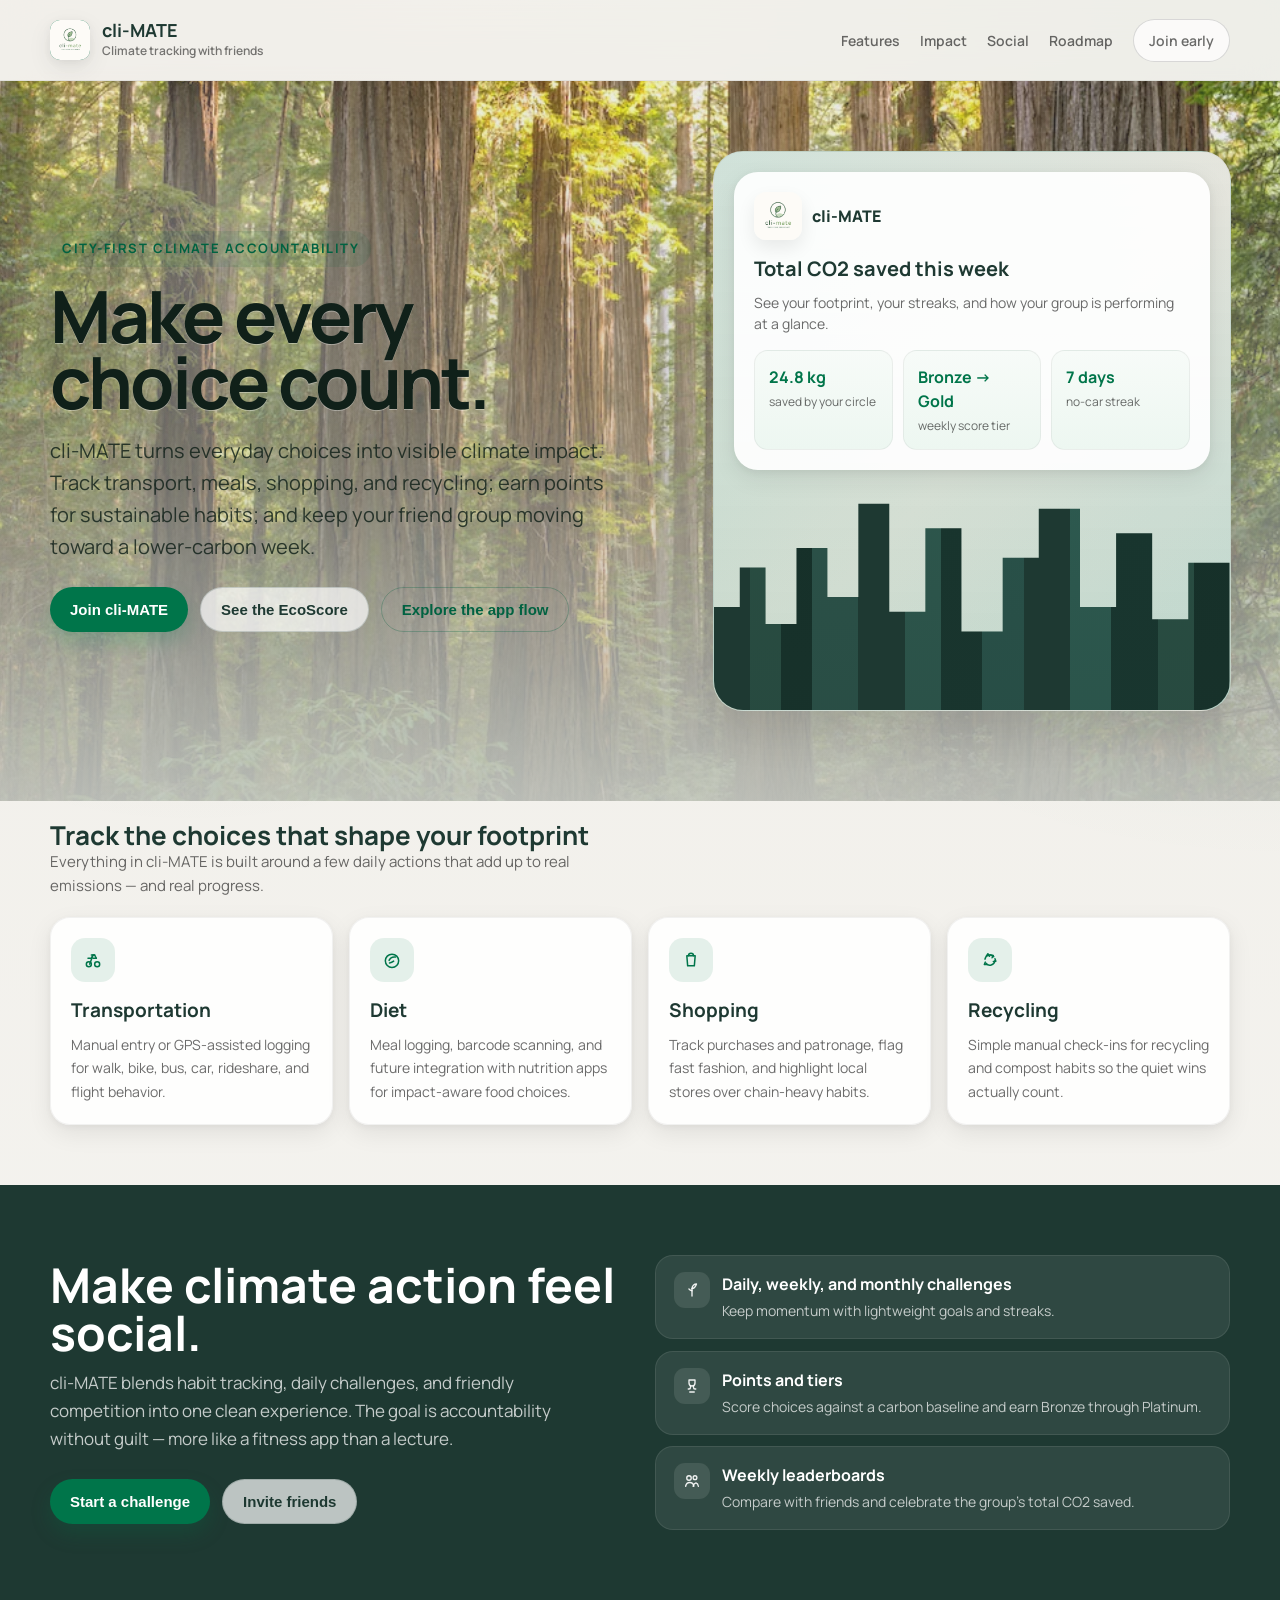
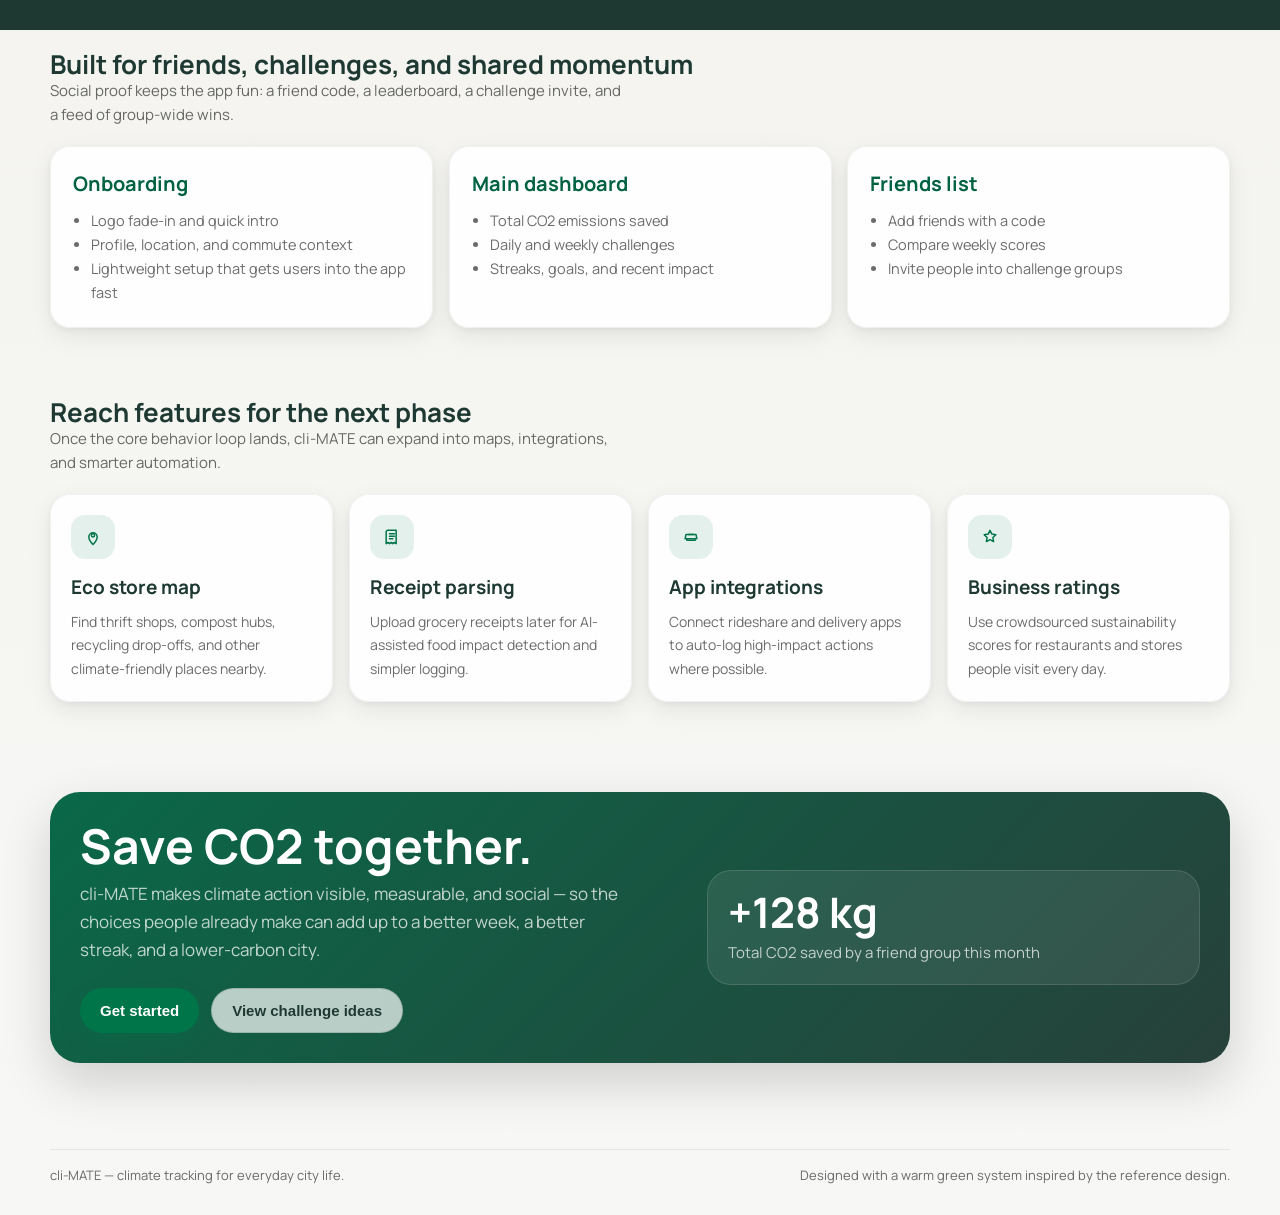
==== landing/index.html @ 8683e1d0 "Landing page MVP" ====
<!doctype html>
<html lang="en">
  <head>
    <meta charset="UTF-8" />
    <meta name="viewport" content="width=device-width, initial-scale=1.0" />
    <title>cli-MATE — Compare your climate impact with friends</title>
    <link rel="preconnect" href="https://fonts.googleapis.com" />
    <link rel="preconnect" href="https://fonts.gstatic.com" crossorigin />
    <link href="https://fonts.googleapis.com/css2?family=Manrope:wght@400;500;600;700;800&display=swap" rel="stylesheet" />
    <style>
      :root {
        --starbucks-green: #006241;
        --green-accent: #00754a;
        --house-green: #1e3932;
        --green-light: #d4e9e2;
        --cream: #f2f0eb;
        --ceramic: #edebe9;
        --white: #ffffff;
        --text: rgba(0, 0, 0, 0.87);
        --text-soft: rgba(0, 0, 0, 0.58);
        --shadow: 0 8px 24px rgba(0, 0, 0, 0.08), 0 2px 8px rgba(0, 0, 0, 0.05);
        --radius-card: 20px;
        --radius-pill: 999px;
        --max-width: 1180px;
      }

      * {
        box-sizing: border-box;
      }

      html {
        font-size: 62.5%;
      }

      body {
        margin: 0;
        font-family: "Manrope", Inter, "Helvetica Neue", Helvetica, Arial, sans-serif;
        color: var(--text);
        background:
          radial-gradient(circle at top right, rgba(0, 117, 74, 0.12), transparent 28%),
          radial-gradient(circle at 15% 10%, rgba(30, 57, 50, 0.08), transparent 20%),
          linear-gradient(180deg, #f7f5f0 0%, var(--cream) 22%, #f7f8f6 100%);
        letter-spacing: 0;
        line-height: 1.5;
      }

        .reveal {
          opacity: 0;
          transform: translateY(2.4rem);
          transition:
            opacity 0.7s ease,
            transform 0.7s cubic-bezier(0.22, 1, 0.36, 1);
          will-change: opacity, transform;
        }

        .reveal.is-visible {
          opacity: 1;
          transform: translateY(0);
        }

      a {
        color: inherit;
        text-decoration: none;
      }

      .page {
        min-height: 100vh;
      }

      .topbar {
        position: sticky;
        top: 0;
        z-index: 20;
        backdrop-filter: blur(18px);
        background: rgba(242, 240, 235, 0.82);
        border-bottom: 1px solid rgba(0, 0, 0, 0.06);
      }

      .topbar-inner,
      .section,
      .footer-inner {
        width: min(var(--max-width), calc(100% - 3.2rem));
        margin: 0 auto;
      }

      .topbar-inner {
        min-height: 8rem;
        display: flex;
        align-items: center;
        justify-content: space-between;
        gap: 2rem;
      }

      .brand {
        display: flex;
        align-items: center;
        gap: 1.2rem;
        font-weight: 700;
        color: var(--house-green);
      }

      .brand-mark {
        width: 4rem;
        height: 4rem;
        border-radius: 1rem;
        display: grid;
        place-items: center;
        background: linear-gradient(135deg, var(--green-accent), var(--starbucks-green));
        color: var(--white);
        box-shadow: var(--shadow);
        overflow: hidden;
      }

      .brand-mark img {
        width: 100%;
        height: 100%;
        object-fit: cover;
        display: block;
      }

      .nav {
        display: flex;
        flex-wrap: wrap;
        align-items: center;
        gap: 2rem;
        color: var(--text-soft);
        font-size: 1.4rem;
        font-weight: 600;
      }

      .nav .pill {
        padding: 1rem 1.5rem;
        border-radius: var(--radius-pill);
        border: 1px solid rgba(0, 0, 0, 0.14);
        background: rgba(255, 255, 255, 0.75);
      }

      .hero {
        position: relative;
        padding: 5rem 0 4rem;
        overflow: hidden;
        isolation: isolate;
      }

      .hero::before {
        content: "";
        position: absolute;
        inset: 0;
        background:
          linear-gradient(180deg, rgba(242, 240, 235, 0.08) 0%, rgba(242, 240, 235, 0.42) 48%, rgba(242, 240, 235, 0.9) 100%),
          url("elements/treesback.png") center center / cover no-repeat;
        transform: scale(1.03);
        z-index: -2;
      }

      .hero::after {
        content: "";
        position: absolute;
        inset: 0;
        background:
          radial-gradient(circle at 18% 20%, rgba(255, 255, 255, 0.26), transparent 22%),
          linear-gradient(180deg, rgba(30, 57, 50, 0.08) 0%, rgba(30, 57, 50, 0.18) 100%);
        z-index: -1;
      }

      .hero-grid {
        display: grid;
        grid-template-columns: 1.1fr 0.9fr;
        gap: 3rem;
        align-items: center;
      }

      .eyebrow {
        display: inline-flex;
        align-items: center;
        gap: 0.8rem;
        padding: 0.8rem 1.2rem;
        border-radius: var(--radius-pill);
        background: rgba(0, 98, 65, 0.1);
        color: var(--starbucks-green);
        font-size: 1.3rem;
        font-weight: 700;
        text-transform: uppercase;
        letter-spacing: 0.12em;
      }

      h1 {
        margin: 1.6rem 0 1.6rem;
        font-size: clamp(4rem, 6vw, 7.2rem);
        line-height: 0.92;
        letter-spacing: -0.04em;
        color: #102019;
        text-shadow: 0 1px 0 rgba(255, 255, 255, 0.35);
        max-width: 11ch;
      }

      .lead {
        font-size: clamp(1.7rem, 1.7vw, 2rem);
        line-height: 1.6;
        letter-spacing: 0;
        color: rgba(16, 32, 25, 0.82);
        max-width: 58rem;
      }

      .cta-row {
        display: flex;
        flex-wrap: wrap;
        gap: 1.2rem;
        margin-top: 2.4rem;
      }

      .button {
        appearance: none;
        border: none;
        border-radius: var(--radius-pill);
        padding: 1.3rem 2rem;
        font-size: 1.5rem;
        font-weight: 700;
        cursor: pointer;
        transition: transform 0.2s ease, box-shadow 0.2s ease, background 0.2s ease;
      }

      .button:active {
        transform: scale(0.96);
      }

      .button.primary {
        background: var(--green-accent);
        color: var(--white);
        box-shadow: 0 10px 20px rgba(0, 117, 74, 0.22);
      }

      .button.secondary {
        background: rgba(255, 255, 255, 0.7);
        color: var(--house-green);
        border: 1px solid rgba(30, 57, 50, 0.18);
      }

      .button.ghost {
        background: transparent;
        color: var(--starbucks-green);
        border: 1px solid rgba(0, 98, 65, 0.28);
      }

      .stats-grid {
        display: grid;
        grid-template-columns: repeat(2, minmax(0, 1fr));
        gap: 1.6rem;
      }

      .stat-card,
      .feature-card,
      .section-card {
        background: rgba(255, 255, 255, 0.88);
        border: 1px solid rgba(0, 0, 0, 0.05);
        border-radius: var(--radius-card);
        box-shadow: var(--shadow);
      }

      .stat-card {
        padding: 2rem;
        min-height: 14rem;
      }

      .stat-card strong {
        display: block;
        font-size: 3.6rem;
        line-height: 1;
        color: var(--starbucks-green);
      }

      .stat-card span {
        display: block;
        margin-top: 0.8rem;
        font-size: 1.4rem;
        color: var(--text-soft);
        line-height: 1.5;
      }

      .preview {
        position: relative;
        min-height: 56rem;
        border-radius: 3rem;
        overflow: hidden;
        background:
          linear-gradient(180deg, rgba(30, 57, 50, 0.08), rgba(0, 98, 65, 0.18)),
          linear-gradient(135deg, #dff0e7 0%, #f7f4ec 52%, #e4f0ea 100%);
        border: 1px solid rgba(0, 0, 0, 0.04);
        box-shadow: 0 24px 40px rgba(0, 0, 0, 0.08);
      }

      .city {
        position: absolute;
        inset: auto 0 0 0;
        height: 44%;
        background:
          linear-gradient(180deg, rgba(30, 57, 50, 0) 0%, rgba(30, 57, 50, 0.02) 20%, rgba(30, 57, 50, 0.14) 100%),
          linear-gradient(90deg, #1e3932 0 7%, #294d42 7% 13%, #163029 13% 19%, #2b5148 19% 28%, #1e3932 28% 37%, #2d564c 37% 44%, #18342d 44% 52%, #295149 52% 60%, #1e3932 60% 69%, #2d594f 69% 77%, #18352e 77% 86%, #294d42 86% 93%, #163029 93% 100%);
        clip-path: polygon(0 100%, 0 58%, 5% 58%, 5% 42%, 10% 42%, 10% 65%, 16% 65%, 16% 34%, 22% 34%, 22% 54%, 28% 54%, 28% 16%, 34% 16%, 34% 60%, 41% 60%, 41% 26%, 48% 26%, 48% 68%, 56% 68%, 56% 38%, 63% 38%, 63% 18%, 71% 18%, 71% 58%, 78% 58%, 78% 28%, 85% 28%, 85% 63%, 92% 63%, 92% 40%, 100% 40%, 100% 100%);
      }

      .floating-card {
        position: absolute;
        left: 2rem;
        right: 2rem;
        top: 2rem;
        border-radius: 2.4rem;
        padding: 2rem;
        background: rgba(255, 255, 255, 0.92);
        box-shadow: var(--shadow);
      }

      .preview-brand {
        display: flex;
        align-items: center;
        gap: 1rem;
        margin-bottom: 1.4rem;
      }

      .preview-brand img {
        width: 4.8rem;
        height: 4.8rem;
        border-radius: 1.2rem;
        object-fit: cover;
        box-shadow: 0 8px 18px rgba(0, 0, 0, 0.08);
      }

      .preview-brand span {
        font-size: 1.6rem;
        font-weight: 800;
        color: var(--house-green);
      }

      .floating-card h2 {
        margin: 0;
        font-size: 2rem;
        color: var(--house-green);
      }

      .floating-card p {
        margin: 0.8rem 0 0;
        font-size: 1.4rem;
        line-height: 1.5;
        color: var(--text-soft);
      }

      .mini-grid {
        display: grid;
        grid-template-columns: repeat(3, minmax(0, 1fr));
        gap: 1rem;
        margin-top: 1.6rem;
      }

      .mini {
        background: linear-gradient(180deg, #f7fbf8, #edf7f1);
        border: 1px solid rgba(0, 0, 0, 0.05);
        border-radius: 1.4rem;
        padding: 1.4rem;
      }

      .mini b {
        display: block;
        font-size: 1.6rem;
        color: var(--green-accent);
      }

      .mini span {
        display: block;
        margin-top: 0.4rem;
        font-size: 1.2rem;
        color: var(--text-soft);
      }

      .section {
        padding: 2rem 0 5rem;
      }

      .section-header {
        display: flex;
        flex-wrap: wrap;
        align-items: end;
        justify-content: space-between;
        gap: 1.2rem;
        margin-bottom: 1.8rem;
      }

      .section-header h3 {
        margin: 0;
        font-size: 2.6rem;
        line-height: 1.1;
        color: var(--house-green);
      }

      .section-header p {
        margin: 0;
        max-width: 58rem;
        font-size: 1.5rem;
        line-height: 1.65;
        letter-spacing: 0;
        color: var(--text-soft);
      }

      .feature-grid {
        display: grid;
        grid-template-columns: repeat(4, minmax(0, 1fr));
        gap: 1.6rem;
      }

      .feature-card {
        padding: 2rem;
      }

      .feature-icon {
        width: 4.4rem;
        height: 4.4rem;
        border-radius: 1.4rem;
        display: grid;
        place-items: center;
        background: rgba(0, 117, 74, 0.1);
        color: var(--green-accent);
        flex-shrink: 0;
      }

      .feature-icon svg,
      .mini-icon svg {
        width: 2rem;
        height: 2rem;
        fill: none;
        stroke: currentColor;
        stroke-width: 1.8;
        stroke-linecap: round;
        stroke-linejoin: round;
      }

      .mini-icon {
        width: 3.6rem;
        height: 3.6rem;
        border-radius: 1.1rem;
        display: grid;
        place-items: center;
        background: rgba(255, 255, 255, 0.1);
        color: rgba(255, 255, 255, 0.92);
        flex-shrink: 0;
      }

      .mini-icon svg {
        width: 1.8rem;
        height: 1.8rem;
      }

      .feature-card h4 {
        margin: 1.4rem 0 0.8rem;
        font-size: 1.9rem;
        color: var(--house-green);
      }

      .feature-card p {
        margin: 0;
        font-size: 1.4rem;
        line-height: 1.7;
        letter-spacing: 0;
        color: var(--text-soft);
      }

      .band {
        margin-top: 1rem;
        background: var(--house-green);
        color: var(--white);
        padding: 5rem 0;
      }

      .band-grid {
        display: grid;
        grid-template-columns: 1fr 1fr;
        gap: 3rem;
        align-items: center;
      }

      .band h3 {
        margin: 0 0 1.2rem;
        font-size: clamp(3rem, 4vw, 4.8rem);
        line-height: 1;
      }

      .band p {
        margin: 0;
        font-size: 1.7rem;
        line-height: 1.65;
        letter-spacing: 0;
        color: rgba(255, 255, 255, 0.74);
        max-width: 54rem;
      }

      .band-list {
        display: grid;
        gap: 1.2rem;
      }

      .band-item {
        display: flex;
        align-items: flex-start;
        gap: 1.2rem;
        padding: 1.6rem 1.8rem;
        border-radius: 1.8rem;
        background: rgba(255, 255, 255, 0.08);
        border: 1px solid rgba(255, 255, 255, 0.09);
      }

      .band-item strong {
        display: block;
        font-size: 1.6rem;
      }

      .band-item span {
        display: block;
        margin-top: 0.4rem;
        font-size: 1.4rem;
        line-height: 1.55;
        letter-spacing: 0;
        color: rgba(255, 255, 255, 0.72);
      }

      .roadmap {
        display: grid;
        grid-template-columns: repeat(3, minmax(0, 1fr));
        gap: 1.6rem;
      }

      .section-card {
        padding: 2.2rem;
      }

      .section-card h4 {
        margin: 0 0 1rem;
        font-size: 2rem;
        color: var(--starbucks-green);
      }

      .section-card ul {
        margin: 0;
        padding-left: 1.8rem;
        color: var(--text-soft);
        font-size: 1.45rem;
        line-height: 1.65;
        letter-spacing: 0;
      }

      .closing {
        padding: 4rem 0 7rem;
      }

      .closing-card {
        border-radius: 3rem;
        padding: 3rem;
        background: linear-gradient(135deg, rgba(0, 98, 65, 0.96), rgba(30, 57, 50, 0.96));
        color: var(--white);
        box-shadow: 0 20px 50px rgba(0, 0, 0, 0.16);
        display: grid;
        grid-template-columns: 1.1fr 0.9fr;
        gap: 2.4rem;
        align-items: center;
      }

      .closing-card h3 {
        margin: 0 0 1rem;
        font-size: clamp(3rem, 4vw, 4.8rem);
        line-height: 1;
      }

      .closing-card p {
        margin: 0;
        color: rgba(255, 255, 255, 0.74);
        font-size: 1.7rem;
        line-height: 1.65;
        letter-spacing: 0;
        max-width: 56rem;
      }

      .impact-box {
        background: rgba(255, 255, 255, 0.08);
        border: 1px solid rgba(255, 255, 255, 0.12);
        border-radius: 2.4rem;
        padding: 2rem;
      }

      .impact-box strong {
        display: block;
        font-size: 4.2rem;
        line-height: 1;
      }

      .impact-box span {
        display: block;
        margin-top: 0.8rem;
        color: rgba(255, 255, 255, 0.72);
        font-size: 1.5rem;
        line-height: 1.55;
        letter-spacing: 0;
      }

      .footer {
        padding: 1.6rem 0 3rem;
        color: var(--text-soft);
        font-size: 1.3rem;
      }

      .footer-inner {
        border-top: 1px solid rgba(0, 0, 0, 0.07);
        padding-top: 1.6rem;
        display: flex;
        flex-wrap: wrap;
        justify-content: space-between;
        gap: 1.2rem;
      }

      @media (max-width: 980px) {
        .hero-grid,
        .band-grid,
        .closing-card {
          grid-template-columns: 1fr;
        }

        .feature-grid,
        .roadmap {
          grid-template-columns: repeat(2, minmax(0, 1fr));
        }

        .stats-grid {
          grid-template-columns: 1fr 1fr;
        }
      }

      @media (max-width: 680px) {
        .topbar-inner,
        .section,
        .footer-inner {
          width: min(var(--max-width), calc(100% - 2rem));
        }

        .topbar-inner {
          min-height: 7rem;
        }

        .nav {
          display: none;
        }

        .hero {
          padding-top: 3.2rem;
        }

        .hero::before {
          background-position: center top;
          transform: none;
        }

        .feature-grid,
        .roadmap,
        .stats-grid {
          grid-template-columns: 1fr;
        }

        .preview {
          min-height: 48rem;
        }

        .mini-grid {
          grid-template-columns: 1fr;
        }

        .closing-card {
          padding: 2.2rem;
        }
      }

      @media (prefers-reduced-motion: reduce) {
        *,
        *::before,
        *::after {
          scroll-behavior: auto !important;
          animation-duration: 0.01ms !important;
          animation-iteration-count: 1 !important;
          transition-duration: 0.01ms !important;
        }

        .reveal {
          opacity: 1;
          transform: none;
        }
      }
    </style>
  </head>
  <body>
    <div class="page">
      <header class="topbar">
        <div class="topbar-inner">
          <a class="brand" href="#top">
            <div class="brand-mark"><img src="elements/CliMateLogo.png" alt="cli-MATE logo" /></div>
            <div>
              <div style="font-size: 1.8rem; line-height: 1;">cli-MATE</div>
              <div style="font-size: 1.2rem; color: rgba(0, 0, 0, 0.52); font-weight: 600; margin-top: 0.3rem;">Climate tracking with friends</div>
            </div>
          </a>
          <nav class="nav" aria-label="Primary">
            <a href="#features">Features</a>
            <a href="#impact">Impact</a>
            <a href="#social">Social</a>
            <a href="#roadmap">Roadmap</a>
            <a class="pill" href="#join">Join early</a>
          </nav>
        </div>
      </header>

      <main id="top">
        <section class="hero reveal" data-reveal>
          <div class="section hero-grid">
            <div class="reveal" data-reveal>
              <div class="eyebrow">City-first climate accountability</div>
              <h1>Make every choice count.</h1>
              <p class="lead">
                cli-MATE turns everyday choices into visible climate impact. Track transport, meals, shopping, and recycling;
                earn points for sustainable habits; and keep your friend group moving toward a lower-carbon week.
              </p>
              <div class="cta-row" id="join">
                <button class="button primary">Join cli-MATE</button>
                <button class="button secondary">See the EcoScore</button>
                <button class="button ghost">Explore the app flow</button>
              </div>
            </div>

            <div class="preview reveal" data-reveal aria-label="App preview panel">
              <div class="floating-card">
                <div class="preview-brand">
                  <img src="elements/CliMateLogo.png" alt="cli-MATE logo" />
                  <span>cli-MATE</span>
                </div>
                <h2>Total CO2 saved this week</h2>
                <p>See your footprint, your streaks, and how your group is performing at a glance.</p>
                <div class="mini-grid">
                  <div class="mini">
                    <b>24.8 kg</b>
                    <span>saved by your circle</span>
                  </div>
                  <div class="mini">
                    <b>Bronze → Gold</b>
                    <span>weekly score tier</span>
                  </div>
                  <div class="mini">
                    <b>7 days</b>
                    <span>no-car streak</span>
                  </div>
                </div>
              </div>
              <div class="city" aria-hidden="true"></div>
            </div>
          </div>
        </section>

        <section class="section reveal" id="impact" data-reveal>
          <div class="section-header">
            <div>
              <h3>Track the choices that shape your footprint</h3>
              <p>Everything in cli-MATE is built around a few daily actions that add up to real emissions — and real progress.</p>
            </div>
          </div>
          <div class="feature-grid">
            <article class="feature-card reveal" data-reveal>
              <div class="feature-icon" aria-hidden="true">
                <svg viewBox="0 0 24 24">
                  <path d="M4 17a3 3 0 1 0 6 0 3 3 0 0 0-6 0Z" />
                  <path d="M14 17a3 3 0 1 0 6 0 3 3 0 0 0-6 0Z" />
                  <path d="M10 6h4l2 4" />
                  <path d="M8 17 12 6h2" />
                  <path d="M12 6l-2 4H6" />
                  <path d="M16 10h-4" />
                </svg>
              </div>
              <h4>Transportation</h4>
              <p>Manual entry or GPS-assisted logging for walk, bike, bus, car, rideshare, and flight behavior.</p>
            </article>
            <article class="feature-card reveal" data-reveal>
              <div class="feature-icon" aria-hidden="true">
                <svg viewBox="0 0 24 24">
                  <path d="M12 21c4.5 0 8-3.6 8-8s-3.5-8-8-8-8 3.6-8 8 3.5 8 8 8Z" />
                  <path d="M8.5 12.5c1.2-2.8 4.3-4.4 7.5-4" />
                  <path d="M9 15.5c1.7-.1 3.5-.8 5-2.1" />
                </svg>
              </div>
              <h4>Diet</h4>
              <p>Meal logging, barcode scanning, and future integration with nutrition apps for impact-aware food choices.</p>
            </article>
            <article class="feature-card reveal" data-reveal>
              <div class="feature-icon" aria-hidden="true">
                <svg viewBox="0 0 24 24">
                  <path d="M7 7h10l-1 12H8L7 7Z" />
                  <path d="M9 7a3 3 0 0 1 6 0" />
                </svg>
              </div>
              <h4>Shopping</h4>
              <p>Track purchases and patronage, flag fast fashion, and highlight local stores over chain-heavy habits.</p>
            </article>
            <article class="feature-card reveal" data-reveal>
              <div class="feature-icon" aria-hidden="true">
                <svg viewBox="0 0 24 24">
                  <path d="m7.5 7.5 2-3 1.8 3" />
                  <path d="m13 6.5 3 .2-1.5 2.6" />
                  <path d="M6 11a6 6 0 0 1 10.5-3" />
                  <path d="M17.8 13a6 6 0 0 1-10.6 3" />
                  <path d="m6.4 14.5-1.2 2.9 3 .1" />
                  <path d="m18 10.5 1 3-3 .2" />
                </svg>
              </div>
              <h4>Recycling</h4>
              <p>Simple manual check-ins for recycling and compost habits so the quiet wins actually count.</p>
            </article>
          </div>
        </section>

        <section class="band reveal" id="features" data-reveal>
          <div class="section band-grid">
            <div class="reveal" data-reveal>
              <h3>Make climate action feel social.</h3>
              <p>
                cli-MATE blends habit tracking, daily challenges, and friendly competition into one clean experience.
                The goal is accountability without guilt — more like a fitness app than a lecture.
              </p>
              <div class="cta-row" style="margin-top: 2.6rem;">
                <button class="button primary">Start a challenge</button>
                <button class="button secondary">Invite friends</button>
              </div>
            </div>
            <div class="band-list">
              <div class="band-item reveal" data-reveal>
                <div class="mini-icon" aria-hidden="true">
                  <svg viewBox="0 0 24 24">
                    <path d="M12 20V10" />
                    <path d="M12 10c0-3.5 3-6 6-6-1 3-2.4 6-6 6Z" />
                    <path d="M12 13c-1.8 0-3.3-1-4.2-2.4" />
                  </svg>
                </div>
                <div>
                  <strong>Daily, weekly, and monthly challenges</strong>
                  <span>Keep momentum with lightweight goals and streaks.</span>
                </div>
              </div>
              <div class="band-item reveal" data-reveal>
                <div class="mini-icon" aria-hidden="true">
                  <svg viewBox="0 0 24 24">
                    <path d="M8 4h8v4a4 4 0 0 1-8 0V4Z" />
                    <path d="M10 12v2a2 2 0 0 1-2 2H7" />
                    <path d="M14 12v2a2 2 0 0 0 2 2h1" />
                    <path d="M9 20h6" />
                  </svg>
                </div>
                <div>
                  <strong>Points and tiers</strong>
                  <span>Score choices against a carbon baseline and earn Bronze through Platinum.</span>
                </div>
              </div>
              <div class="band-item reveal" data-reveal>
                <div class="mini-icon" aria-hidden="true">
                  <svg viewBox="0 0 24 24">
                    <path d="M8 11a3 3 0 1 0 0-6 3 3 0 0 0 0 6Z" />
                    <path d="M16 10a2.5 2.5 0 1 0 0-5 2.5 2.5 0 0 0 0 5Z" />
                    <path d="M3.5 19c.6-3 2.8-5 5.5-5s4.9 2 5.5 5" />
                    <path d="M13.5 19c.4-2.2 1.8-3.8 3.8-4.4 1.7.5 2.8 1.8 3.2 4.4" />
                  </svg>
                </div>
                <div>
                  <strong>Weekly leaderboards</strong>
                  <span>Compare with friends and celebrate the group’s total CO2 saved.</span>
                </div>
              </div>
            </div>
          </div>
        </section>

        <section class="section reveal" id="social" data-reveal>
          <div class="section-header">
            <div>
              <h3>Built for friends, challenges, and shared momentum</h3>
              <p>Social proof keeps the app fun: a friend code, a leaderboard, a challenge invite, and a feed of group-wide wins.</p>
            </div>
          </div>
          <div class="roadmap">
            <article class="section-card reveal" data-reveal>
              <h4>Onboarding</h4>
              <ul>
                <li>Logo fade-in and quick intro</li>
                <li>Profile, location, and commute context</li>
                <li>Lightweight setup that gets users into the app fast</li>
              </ul>
            </article>
            <article class="section-card reveal" data-reveal>
              <h4>Main dashboard</h4>
              <ul>
                <li>Total CO2 emissions saved</li>
                <li>Daily and weekly challenges</li>
                <li>Streaks, goals, and recent impact</li>
              </ul>
            </article>
            <article class="section-card reveal" data-reveal>
              <h4>Friends list</h4>
              <ul>
                <li>Add friends with a code</li>
                <li>Compare weekly scores</li>
                <li>Invite people into challenge groups</li>
              </ul>
            </article>
          </div>
        </section>

        <section class="section reveal" id="roadmap" data-reveal>
          <div class="section-header">
            <div>
              <h3>Reach features for the next phase</h3>
              <p>Once the core behavior loop lands, cli-MATE can expand into maps, integrations, and smarter automation.</p>
            </div>
          </div>
          <div class="feature-grid">
            <article class="feature-card reveal" data-reveal>
              <div class="feature-icon" aria-hidden="true">
                <svg viewBox="0 0 24 24">
                  <path d="M12 21s5-5 5-9a5 5 0 0 0-10 0c0 4 5 9 5 9Z" />
                  <path d="M12 12a2 2 0 1 0 0-4 2 2 0 0 0 0 4Z" />
                </svg>
              </div>
              <h4>Eco store map</h4>
              <p>Find thrift shops, compost hubs, recycling drop-offs, and other climate-friendly places nearby.</p>
            </article>
            <article class="feature-card reveal" data-reveal>
              <div class="feature-icon" aria-hidden="true">
                <svg viewBox="0 0 24 24">
                  <path d="M7 4h10v16l-2-1.5L13 20l-2-1.5L9 20l-2-1.5L5 20V6a2 2 0 0 1 2-2Z" />
                  <path d="M9 8h6" />
                  <path d="M9 11h6" />
                  <path d="M9 14h4" />
                </svg>
              </div>
              <h4>Receipt parsing</h4>
              <p>Upload grocery receipts later for AI-assisted food impact detection and simpler logging.</p>
            </article>
            <article class="feature-card reveal" data-reveal>
              <div class="feature-icon" aria-hidden="true">
                <svg viewBox="0 0 24 24">
                  <path d="M5 14h14l-1-5H6l-1 5Z" />
                  <path d="M7 14v2" />
                  <path d="M17 14v2" />
                  <path d="M8 16h8" />
                  <path d="M9 9h6" />
                </svg>
              </div>
              <h4>App integrations</h4>
              <p>Connect rideshare and delivery apps to auto-log high-impact actions where possible.</p>
            </article>
            <article class="feature-card reveal" data-reveal>
              <div class="feature-icon" aria-hidden="true">
                <svg viewBox="0 0 24 24">
                  <path d="m12 4 2.2 4.5L19 9.2l-3.5 3.4.8 4.9L12 15.2 7.7 17.5l.8-4.9L5 9.2l4.8-.7L12 4Z" />
                </svg>
              </div>
              <h4>Business ratings</h4>
              <p>Use crowdsourced sustainability scores for restaurants and stores people visit every day.</p>
            </article>
          </div>
        </section>

        <section class="closing reveal" data-reveal>
          <div class="section closing-card">
            <div class="reveal" data-reveal>
              <h3>Save CO2 together.</h3>
              <p>
                cli-MATE makes climate action visible, measurable, and social — so the choices people already make can add up
                to a better week, a better streak, and a lower-carbon city.
              </p>
              <div class="cta-row" style="margin-top: 2.4rem;">
                <button class="button primary">Get started</button>
                <button class="button secondary">View challenge ideas</button>
              </div>
            </div>
            <div class="impact-box reveal" data-reveal>
              <strong>+128 kg</strong>
              <span>Total CO2 saved by a friend group this month</span>
            </div>
          </div>
        </section>
      </main>

      <footer class="footer">
        <div class="footer-inner">
          <div>cli-MATE — climate tracking for everyday city life.</div>
          <div>Designed with a warm green system inspired by the reference design.</div>
        </div>
      </footer>
    </div>
    <script>
      const revealItems = document.querySelectorAll("[data-reveal]");

      if ("IntersectionObserver" in window) {
        const observer = new IntersectionObserver(
          (entries) => {
            for (const entry of entries) {
              if (entry.isIntersecting) {
                entry.target.classList.add("is-visible");
                observer.unobserve(entry.target);
              }
            }
          },
          { threshold: 0.15, rootMargin: "0px 0px -8% 0px" },
        );

        revealItems.forEach((element) => observer.observe(element));
      } else {
        revealItems.forEach((element) => element.classList.add("is-visible"));
      }
    </script>
  </body>
</html>
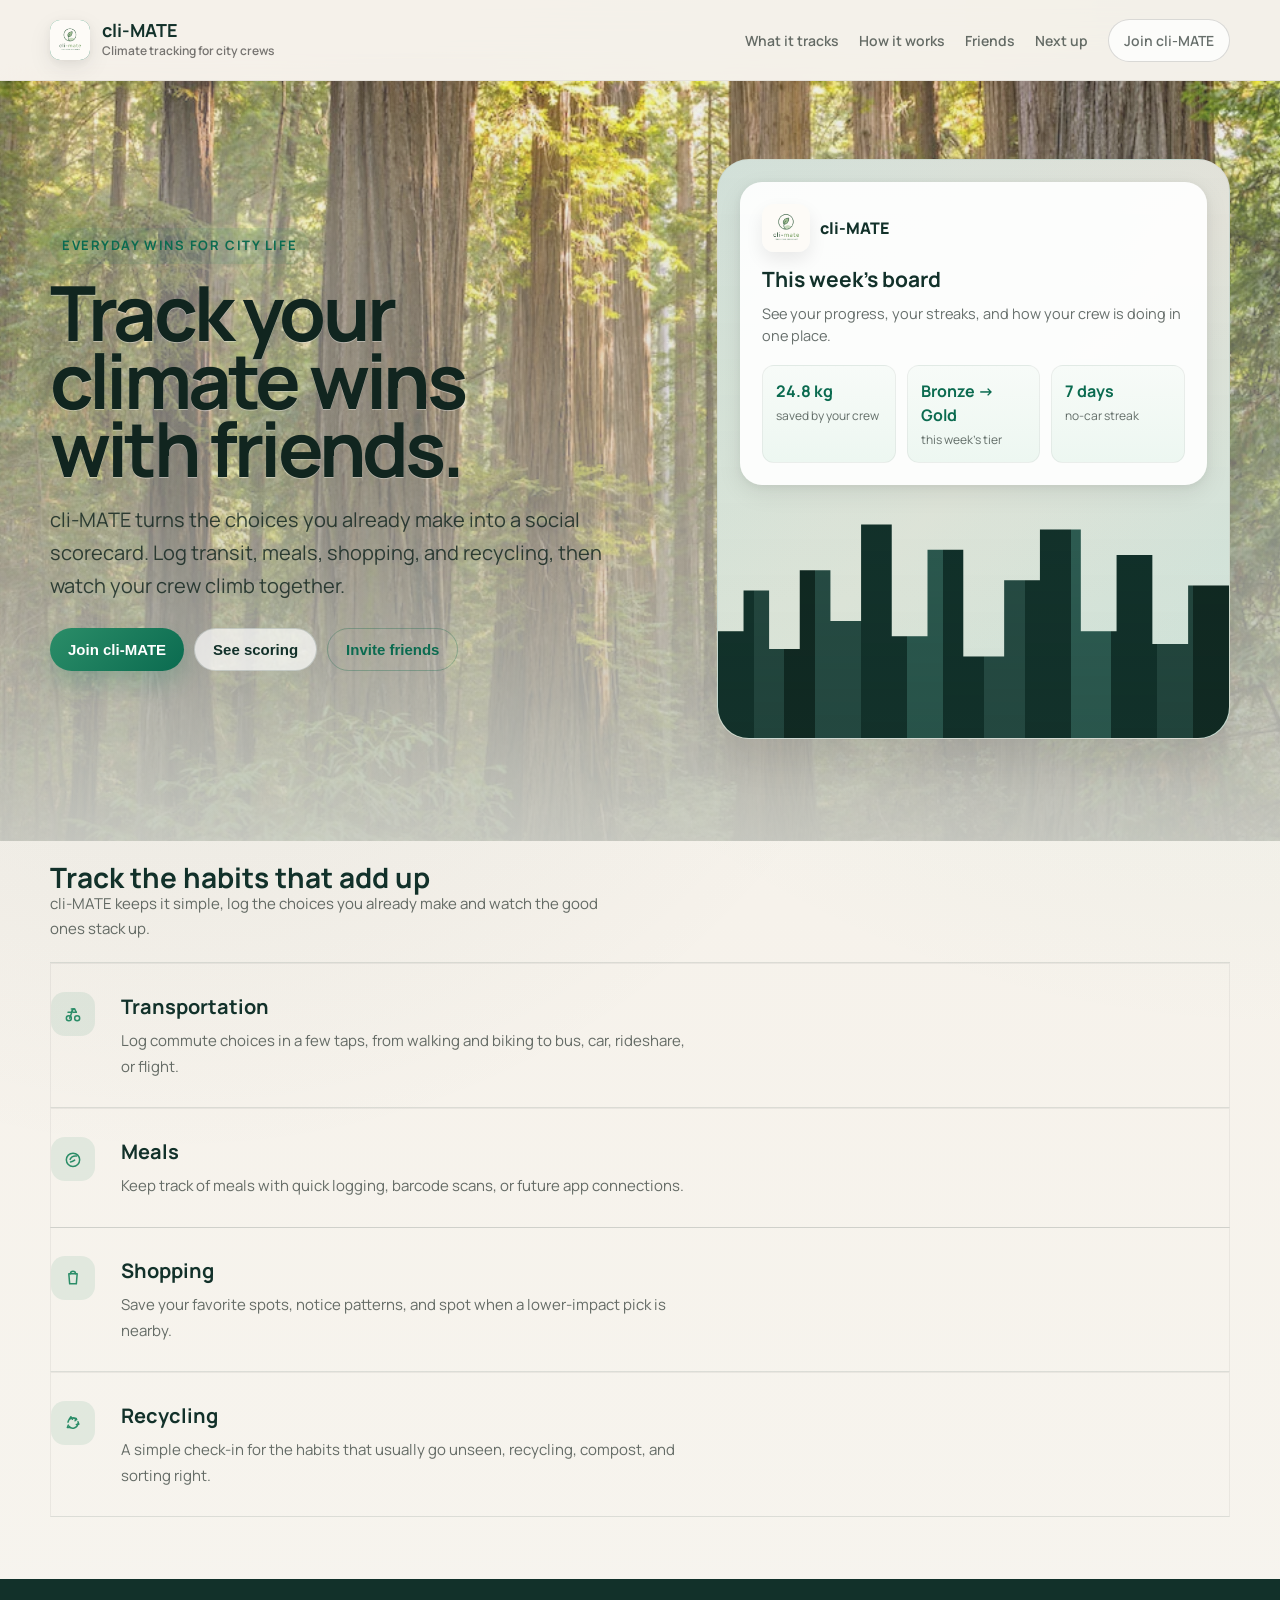
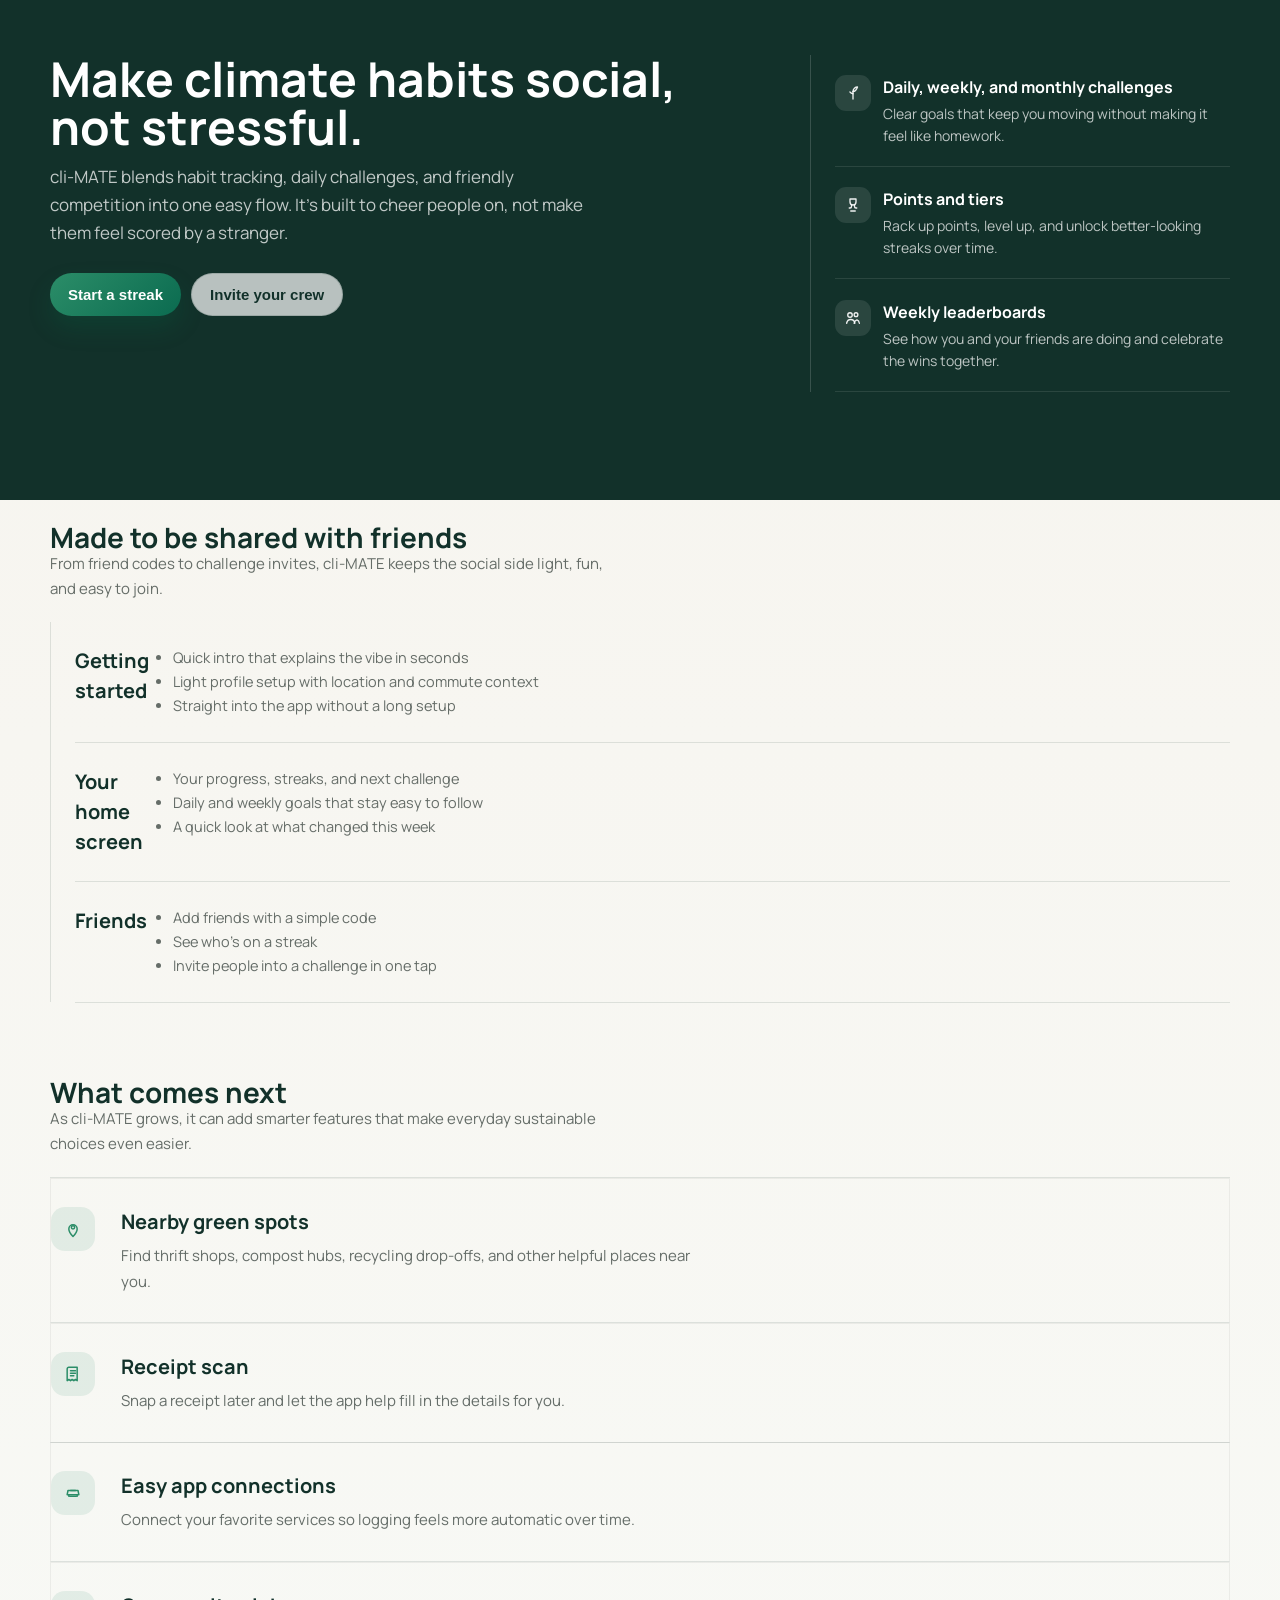
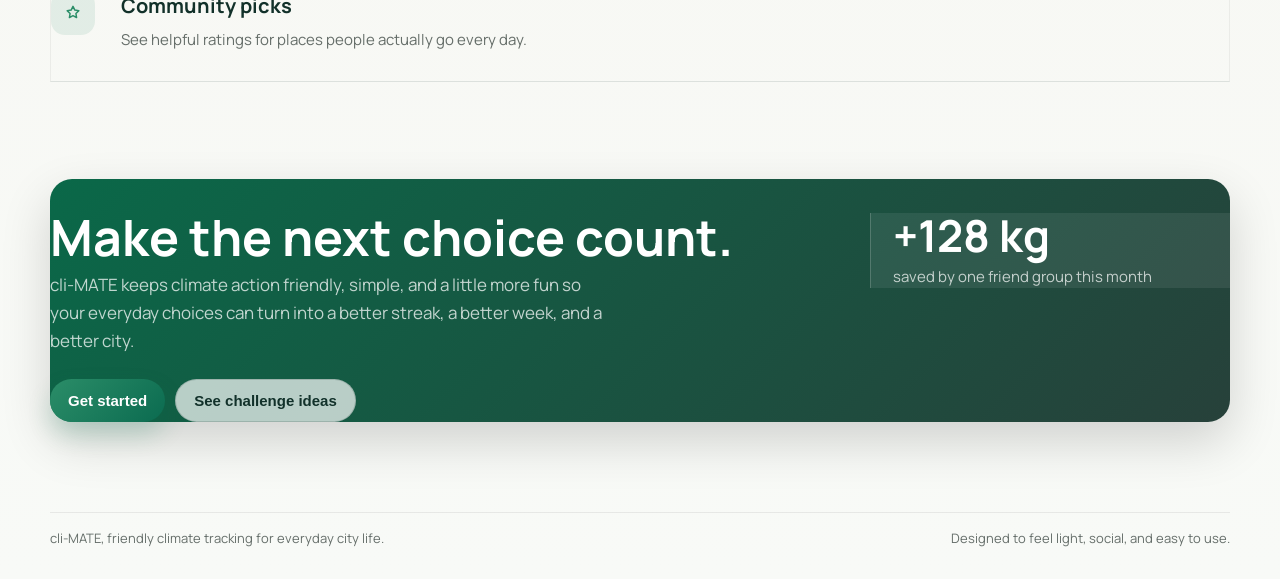
==== commit 03a67d81: "landing page iteration" ====
--- a/landing/index.html
+++ b/landing/index.html
@@ -9,15 +9,15 @@
     <link href="https://fonts.googleapis.com/css2?family=Manrope:wght@400;500;600;700;800&display=swap" rel="stylesheet" />
     <style>
       :root {
-        --starbucks-green: #006241;
-        --green-accent: #00754a;
-        --house-green: #1e3932;
-        --green-light: #d4e9e2;
-        --cream: #f2f0eb;
-        --ceramic: #edebe9;
+        --starbucks-green: #0b6b50;
+        --green-accent: #2b8d68;
+        --house-green: #12312a;
+        --green-light: #dfece4;
+        --cream: #f6f2eb;
+        --ceramic: #ece6dd;
         --white: #ffffff;
-        --text: rgba(0, 0, 0, 0.87);
-        --text-soft: rgba(0, 0, 0, 0.58);
+        --text: rgba(12, 24, 20, 0.92);
+        --text-soft: rgba(12, 24, 20, 0.62);
         --shadow: 0 8px 24px rgba(0, 0, 0, 0.08), 0 2px 8px rgba(0, 0, 0, 0.05);
         --radius-card: 20px;
         --radius-pill: 999px;
@@ -30,6 +30,7 @@
 
       html {
         font-size: 62.5%;
+        color-scheme: light;
       }
 
       body {
@@ -37,26 +38,26 @@
         font-family: "Manrope", Inter, "Helvetica Neue", Helvetica, Arial, sans-serif;
         color: var(--text);
         background:
-          radial-gradient(circle at top right, rgba(0, 117, 74, 0.12), transparent 28%),
-          radial-gradient(circle at 15% 10%, rgba(30, 57, 50, 0.08), transparent 20%),
-          linear-gradient(180deg, #f7f5f0 0%, var(--cream) 22%, #f7f8f6 100%);
+          radial-gradient(circle at top right, rgba(43, 141, 104, 0.12), transparent 26%),
+          radial-gradient(circle at 14% 10%, rgba(18, 49, 42, 0.08), transparent 22%),
+          linear-gradient(180deg, #f9f6f0 0%, var(--cream) 24%, #f8faf7 100%);
         letter-spacing: 0;
         line-height: 1.5;
       }
 
-        .reveal {
-          opacity: 0;
-          transform: translateY(2.4rem);
-          transition:
-            opacity 0.7s ease,
-            transform 0.7s cubic-bezier(0.22, 1, 0.36, 1);
-          will-change: opacity, transform;
-        }
-
-        .reveal.is-visible {
-          opacity: 1;
-          transform: translateY(0);
-        }
+      .reveal {
+        opacity: 0;
+        transform: translateY(2.4rem);
+        transition:
+          opacity 0.7s ease,
+          transform 0.7s cubic-bezier(0.22, 1, 0.36, 1);
+        will-change: opacity, transform;
+      }
+
+      .reveal.is-visible {
+        opacity: 1;
+        transform: translateY(0);
+      }
 
       a {
         color: inherit;
@@ -72,7 +73,7 @@
         top: 0;
         z-index: 20;
         backdrop-filter: blur(18px);
-        background: rgba(242, 240, 235, 0.82);
+        background: rgba(246, 242, 235, 0.86);
         border-bottom: 1px solid rgba(0, 0, 0, 0.06);
       }
 
@@ -105,7 +106,7 @@
         border-radius: 1rem;
         display: grid;
         place-items: center;
-        background: linear-gradient(135deg, var(--green-accent), var(--starbucks-green));
+        background: linear-gradient(135deg, #2f9c73, var(--starbucks-green));
         color: var(--white);
         box-shadow: var(--shadow);
         overflow: hidden;
@@ -137,7 +138,7 @@
 
       .hero {
         position: relative;
-        padding: 5rem 0 4rem;
+        padding: 5.6rem 0 4.8rem;
         overflow: hidden;
         isolation: isolate;
       }
@@ -147,9 +148,9 @@
         position: absolute;
         inset: 0;
         background:
-          linear-gradient(180deg, rgba(242, 240, 235, 0.08) 0%, rgba(242, 240, 235, 0.42) 48%, rgba(242, 240, 235, 0.9) 100%),
+          linear-gradient(180deg, rgba(246, 242, 235, 0.12) 0%, rgba(246, 242, 235, 0.5) 48%, rgba(246, 242, 235, 0.94) 100%),
           url("elements/treesback.png") center center / cover no-repeat;
-        transform: scale(1.03);
+        transform: scale(1.04);
         z-index: -2;
       }
 
@@ -158,15 +159,15 @@
         position: absolute;
         inset: 0;
         background:
-          radial-gradient(circle at 18% 20%, rgba(255, 255, 255, 0.26), transparent 22%),
-          linear-gradient(180deg, rgba(30, 57, 50, 0.08) 0%, rgba(30, 57, 50, 0.18) 100%);
+          radial-gradient(circle at 18% 20%, rgba(255, 255, 255, 0.28), transparent 22%),
+          linear-gradient(180deg, rgba(18, 49, 42, 0.06) 0%, rgba(18, 49, 42, 0.16) 100%);
         z-index: -1;
       }
 
       .hero-grid {
         display: grid;
         grid-template-columns: 1.1fr 0.9fr;
-        gap: 3rem;
+        gap: 4rem;
         align-items: center;
       }
 
@@ -176,44 +177,45 @@
         gap: 0.8rem;
         padding: 0.8rem 1.2rem;
         border-radius: var(--radius-pill);
-        background: rgba(0, 98, 65, 0.1);
+        background: rgba(43, 141, 104, 0.1);
         color: var(--starbucks-green);
         font-size: 1.3rem;
         font-weight: 700;
         text-transform: uppercase;
         letter-spacing: 0.12em;
+        backdrop-filter: blur(8px);
       }
 
       h1 {
-        margin: 1.6rem 0 1.6rem;
-        font-size: clamp(4rem, 6vw, 7.2rem);
-        line-height: 0.92;
-        letter-spacing: -0.04em;
-        color: #102019;
+        margin: 1.4rem 0 1.4rem;
+        font-size: clamp(4.4rem, 6vw, 7.6rem);
+        line-height: 0.9;
+        letter-spacing: -0.05em;
+        color: #11251f;
         text-shadow: 0 1px 0 rgba(255, 255, 255, 0.35);
-        max-width: 11ch;
+        max-width: 10ch;
       }
 
       .lead {
         font-size: clamp(1.7rem, 1.7vw, 2rem);
-        line-height: 1.6;
+        line-height: 1.65;
         letter-spacing: 0;
-        color: rgba(16, 32, 25, 0.82);
-        max-width: 58rem;
+        color: rgba(17, 37, 31, 0.82);
+        max-width: 56rem;
       }
 
       .cta-row {
         display: flex;
         flex-wrap: wrap;
-        gap: 1.2rem;
-        margin-top: 2.4rem;
+        gap: 1rem;
+        margin-top: 2.6rem;
       }
 
       .button {
         appearance: none;
         border: none;
         border-radius: var(--radius-pill);
-        padding: 1.3rem 2rem;
+        padding: 1.2rem 1.8rem;
         font-size: 1.5rem;
         font-weight: 700;
         cursor: pointer;
@@ -225,9 +227,9 @@
       }
 
       .button.primary {
-        background: var(--green-accent);
+        background: linear-gradient(135deg, var(--green-accent), var(--starbucks-green));
         color: var(--white);
-        box-shadow: 0 10px 20px rgba(0, 117, 74, 0.22);
+        box-shadow: 0 12px 24px rgba(0, 117, 74, 0.2);
       }
 
       .button.secondary {
@@ -266,7 +268,7 @@
         display: block;
         font-size: 3.6rem;
         line-height: 1;
-        color: var(--starbucks-green);
+        color: var(--house-green);
       }
 
       .stat-card span {
@@ -279,12 +281,12 @@
 
       .preview {
         position: relative;
-        min-height: 56rem;
-        border-radius: 3rem;
+        min-height: 58rem;
+        border-radius: 3.2rem;
         overflow: hidden;
         background:
-          linear-gradient(180deg, rgba(30, 57, 50, 0.08), rgba(0, 98, 65, 0.18)),
-          linear-gradient(135deg, #dff0e7 0%, #f7f4ec 52%, #e4f0ea 100%);
+          linear-gradient(180deg, rgba(18, 49, 42, 0.08), rgba(43, 141, 104, 0.14)),
+          linear-gradient(135deg, #e2efe7 0%, #f5f1e8 52%, #e5f0ea 100%);
         border: 1px solid rgba(0, 0, 0, 0.04);
         box-shadow: 0 24px 40px rgba(0, 0, 0, 0.08);
       }
@@ -294,18 +296,18 @@
         inset: auto 0 0 0;
         height: 44%;
         background:
-          linear-gradient(180deg, rgba(30, 57, 50, 0) 0%, rgba(30, 57, 50, 0.02) 20%, rgba(30, 57, 50, 0.14) 100%),
-          linear-gradient(90deg, #1e3932 0 7%, #294d42 7% 13%, #163029 13% 19%, #2b5148 19% 28%, #1e3932 28% 37%, #2d564c 37% 44%, #18342d 44% 52%, #295149 52% 60%, #1e3932 60% 69%, #2d594f 69% 77%, #18352e 77% 86%, #294d42 86% 93%, #163029 93% 100%);
+          linear-gradient(180deg, rgba(18, 49, 42, 0) 0%, rgba(18, 49, 42, 0.02) 20%, rgba(18, 49, 42, 0.14) 100%),
+          linear-gradient(90deg, #12312a 0 7%, #23463e 7% 13%, #102821 13% 19%, #264b43 19% 28%, #12312a 28% 37%, #2b584e 37% 44%, #113029 44% 52%, #264b43 52% 60%, #12312a 60% 69%, #2d5b51 69% 77%, #113029 77% 86%, #23463e 86% 93%, #102821 93% 100%);
         clip-path: polygon(0 100%, 0 58%, 5% 58%, 5% 42%, 10% 42%, 10% 65%, 16% 65%, 16% 34%, 22% 34%, 22% 54%, 28% 54%, 28% 16%, 34% 16%, 34% 60%, 41% 60%, 41% 26%, 48% 26%, 48% 68%, 56% 68%, 56% 38%, 63% 38%, 63% 18%, 71% 18%, 71% 58%, 78% 58%, 78% 28%, 85% 28%, 85% 63%, 92% 63%, 92% 40%, 100% 40%, 100% 100%);
       }
 
       .floating-card {
         position: absolute;
-        left: 2rem;
-        right: 2rem;
-        top: 2rem;
-        border-radius: 2.4rem;
-        padding: 2rem;
+        left: 2.2rem;
+        right: 2.2rem;
+        top: 2.2rem;
+        border-radius: 2.2rem;
+        padding: 2.2rem;
         background: rgba(255, 255, 255, 0.92);
         box-shadow: var(--shadow);
       }
@@ -314,7 +316,7 @@
         display: flex;
         align-items: center;
         gap: 1rem;
-        margin-bottom: 1.4rem;
+        margin-bottom: 1.2rem;
       }
 
       .preview-brand img {
@@ -333,35 +335,35 @@
 
       .floating-card h2 {
         margin: 0;
-        font-size: 2rem;
+        font-size: 2.1rem;
         color: var(--house-green);
       }
 
       .floating-card p {
-        margin: 0.8rem 0 0;
-        font-size: 1.4rem;
-        line-height: 1.5;
+        margin: 0.7rem 0 0;
+        font-size: 1.45rem;
+        line-height: 1.55;
         color: var(--text-soft);
       }
 
       .mini-grid {
         display: grid;
         grid-template-columns: repeat(3, minmax(0, 1fr));
-        gap: 1rem;
-        margin-top: 1.6rem;
+        gap: 1.1rem;
+        margin-top: 1.8rem;
       }
 
       .mini {
         background: linear-gradient(180deg, #f7fbf8, #edf7f1);
         border: 1px solid rgba(0, 0, 0, 0.05);
-        border-radius: 1.4rem;
-        padding: 1.4rem;
+        border-radius: 1.2rem;
+        padding: 1.3rem;
       }
 
       .mini b {
         display: block;
         font-size: 1.6rem;
-        color: var(--green-accent);
+        color: var(--starbucks-green);
       }
 
       .mini span {
@@ -372,7 +374,7 @@
       }
 
       .section {
-        padding: 2rem 0 5rem;
+        padding: 2.2rem 0 5.4rem;
       }
 
       .section-header {
@@ -381,13 +383,13 @@
         align-items: end;
         justify-content: space-between;
         gap: 1.2rem;
-        margin-bottom: 1.8rem;
+        margin-bottom: 2rem;
       }
 
       .section-header h3 {
         margin: 0;
-        font-size: 2.6rem;
-        line-height: 1.1;
+        font-size: 2.8rem;
+        line-height: 1.05;
         color: var(--house-green);
       }
 
@@ -402,12 +404,29 @@
 
       .feature-grid {
         display: grid;
-        grid-template-columns: repeat(4, minmax(0, 1fr));
-        gap: 1.6rem;
+        grid-template-columns: 1fr;
+        gap: 0;
+        border-top: 1px solid rgba(30, 57, 50, 0.12);
       }
 
       .feature-card {
-        padding: 2rem;
+        display: grid;
+        grid-template-columns: 5rem minmax(0, 1fr);
+        column-gap: 2rem;
+        row-gap: 0.6rem;
+        align-items: start;
+        padding: 2.8rem 0;
+        border-bottom: 1px solid rgba(30, 57, 50, 0.12);
+        background: transparent;
+        border-radius: 0;
+        box-shadow: none;
+      }
+
+      .feature-copy {
+        grid-column: 2;
+        display: grid;
+        gap: 0.6rem;
+        min-width: 0;
       }
 
       .feature-icon {
@@ -416,7 +435,7 @@
         border-radius: 1.4rem;
         display: grid;
         place-items: center;
-        background: rgba(0, 117, 74, 0.1);
+        background: rgba(43, 141, 104, 0.1);
         color: var(--green-accent);
         flex-shrink: 0;
       }
@@ -449,31 +468,32 @@
       }
 
       .feature-card h4 {
-        margin: 1.4rem 0 0.8rem;
-        font-size: 1.9rem;
+        margin: 0;
+        font-size: 2rem;
         color: var(--house-green);
       }
 
       .feature-card p {
         margin: 0;
-        font-size: 1.4rem;
+        font-size: 1.5rem;
         line-height: 1.7;
         letter-spacing: 0;
         color: var(--text-soft);
+        max-width: 58rem;
       }
 
       .band {
-        margin-top: 1rem;
+        margin-top: 0.8rem;
         background: var(--house-green);
         color: var(--white);
-        padding: 5rem 0;
+        padding: 5.4rem 0;
       }
 
       .band-grid {
         display: grid;
-        grid-template-columns: 1fr 1fr;
-        gap: 3rem;
-        align-items: center;
+        grid-template-columns: minmax(0, 1fr) minmax(32rem, 42rem);
+        gap: 4.4rem;
+        align-items: start;
       }
 
       .band h3 {
@@ -493,17 +513,22 @@
 
       .band-list {
         display: grid;
-        gap: 1.2rem;
+        gap: 0;
+        border-left: 1px solid rgba(255, 255, 255, 0.16);
+        padding-left: 2.4rem;
       }
 
       .band-item {
         display: flex;
         align-items: flex-start;
         gap: 1.2rem;
-        padding: 1.6rem 1.8rem;
-        border-radius: 1.8rem;
-        background: rgba(255, 255, 255, 0.08);
-        border: 1px solid rgba(255, 255, 255, 0.09);
+        padding: 2rem 0;
+        border-bottom: 1px solid rgba(255, 255, 255, 0.1);
+        background: transparent;
+        border-radius: 0;
+        border-top: 0;
+        border-right: 0;
+        border-left: 0;
       }
 
       .band-item strong {
@@ -521,19 +546,37 @@
       }
 
       .roadmap {
-        display: grid;
-        grid-template-columns: repeat(3, minmax(0, 1fr));
-        gap: 1.6rem;
+        position: relative;
+        display: grid;
+        gap: 0;
+        padding-left: 2.4rem;
+        border-left: 1px solid rgba(30, 57, 50, 0.12);
       }
 
       .section-card {
-        padding: 2.2rem;
+        display: grid;
+        grid-template-columns: 6rem minmax(0, 1fr);
+        column-gap: 2rem;
+        row-gap: 0.6rem;
+        padding: 2.4rem 0;
+        background: transparent;
+        border-radius: 0;
+        box-shadow: none;
+        border: 0;
+        border-bottom: 1px solid rgba(30, 57, 50, 0.12);
+      }
+
+      .section-copy {
+        grid-column: 2;
+        display: grid;
+        gap: 0.6rem;
+        min-width: 0;
       }
 
       .section-card h4 {
-        margin: 0 0 1rem;
+        margin: 0;
         font-size: 2rem;
-        color: var(--starbucks-green);
+        color: var(--house-green);
       }
 
       .section-card ul {
@@ -546,25 +589,25 @@
       }
 
       .closing {
-        padding: 4rem 0 7rem;
+        padding: 4.4rem 0 7.4rem;
       }
 
       .closing-card {
-        border-radius: 3rem;
-        padding: 3rem;
+        border-radius: 2.2rem;
+        padding: 3.4rem 0 0;
         background: linear-gradient(135deg, rgba(0, 98, 65, 0.96), rgba(30, 57, 50, 0.96));
         color: var(--white);
         box-shadow: 0 20px 50px rgba(0, 0, 0, 0.16);
         display: grid;
-        grid-template-columns: 1.1fr 0.9fr;
+        grid-template-columns: minmax(0, 1fr) minmax(28rem, 36rem);
         gap: 2.4rem;
-        align-items: center;
+        align-items: start;
       }
 
       .closing-card h3 {
         margin: 0 0 1rem;
-        font-size: clamp(3rem, 4vw, 4.8rem);
-        line-height: 1;
+        font-size: clamp(3.2rem, 4vw, 5rem);
+        line-height: 0.96;
       }
 
       .closing-card p {
@@ -578,14 +621,14 @@
 
       .impact-box {
         background: rgba(255, 255, 255, 0.08);
-        border: 1px solid rgba(255, 255, 255, 0.12);
-        border-radius: 2.4rem;
-        padding: 2rem;
+        border-left: 1px solid rgba(255, 255, 255, 0.18);
+        border-radius: 0;
+        padding: 0 0 0 2.2rem;
       }
 
       .impact-box strong {
         display: block;
-        font-size: 4.2rem;
+        font-size: 4.4rem;
         line-height: 1;
       }
 
@@ -620,13 +663,25 @@
           grid-template-columns: 1fr;
         }
 
-        .feature-grid,
-        .roadmap {
-          grid-template-columns: repeat(2, minmax(0, 1fr));
-        }
-
         .stats-grid {
           grid-template-columns: 1fr 1fr;
+        }
+
+        .band-list,
+        .roadmap,
+        .impact-box {
+          padding-left: 0;
+          border-left: 0;
+        }
+
+        .feature-card,
+        .section-card {
+          grid-template-columns: 4.4rem minmax(0, 1fr);
+        }
+
+        .feature-copy,
+        .section-copy {
+          grid-column: 2;
         }
       }
 
@@ -646,7 +701,7 @@
         }
 
         .hero {
-          padding-top: 3.2rem;
+          padding-top: 3.4rem;
         }
 
         .hero::before {
@@ -660,8 +715,24 @@
           grid-template-columns: 1fr;
         }
 
+        .feature-card,
+        .section-card {
+          grid-template-columns: 1fr;
+        }
+
+        .feature-copy,
+        .section-copy {
+          grid-column: auto;
+          padding-left: 0;
+        }
+
+        .feature-icon,
+        .mini-icon {
+          margin-bottom: 0.2rem;
+        }
+
         .preview {
-          min-height: 48rem;
+          min-height: 50rem;
         }
 
         .mini-grid {
@@ -698,15 +769,15 @@
             <div class="brand-mark"><img src="elements/CliMateLogo.png" alt="cli-MATE logo" /></div>
             <div>
               <div style="font-size: 1.8rem; line-height: 1;">cli-MATE</div>
-              <div style="font-size: 1.2rem; color: rgba(0, 0, 0, 0.52); font-weight: 600; margin-top: 0.3rem;">Climate tracking with friends</div>
+              <div style="font-size: 1.2rem; color: rgba(0, 0, 0, 0.52); font-weight: 600; margin-top: 0.3rem;">Climate tracking for city crews</div>
             </div>
           </a>
           <nav class="nav" aria-label="Primary">
-            <a href="#features">Features</a>
-            <a href="#impact">Impact</a>
-            <a href="#social">Social</a>
-            <a href="#roadmap">Roadmap</a>
-            <a class="pill" href="#join">Join early</a>
+            <a href="#features">What it tracks</a>
+            <a href="#impact">How it works</a>
+            <a href="#social">Friends</a>
+            <a href="#roadmap">Next up</a>
+            <a class="pill" href="#join">Join cli-MATE</a>
           </nav>
         </div>
       </header>
@@ -715,16 +786,16 @@
         <section class="hero reveal" data-reveal>
           <div class="section hero-grid">
             <div class="reveal" data-reveal>
-              <div class="eyebrow">City-first climate accountability</div>
-              <h1>Make every choice count.</h1>
+              <div class="eyebrow">Everyday wins for city life</div>
+              <h1>Track your climate wins with friends.</h1>
               <p class="lead">
-                cli-MATE turns everyday choices into visible climate impact. Track transport, meals, shopping, and recycling;
-                earn points for sustainable habits; and keep your friend group moving toward a lower-carbon week.
+                cli-MATE turns the choices you already make into a social scorecard. Log transit, meals, shopping, and
+                recycling, then watch your crew climb together.
               </p>
               <div class="cta-row" id="join">
                 <button class="button primary">Join cli-MATE</button>
-                <button class="button secondary">See the EcoScore</button>
-                <button class="button ghost">Explore the app flow</button>
+                <button class="button secondary">See scoring</button>
+                <button class="button ghost">Invite friends</button>
               </div>
             </div>
 
@@ -734,16 +805,16 @@
                   <img src="elements/CliMateLogo.png" alt="cli-MATE logo" />
                   <span>cli-MATE</span>
                 </div>
-                <h2>Total CO2 saved this week</h2>
-                <p>See your footprint, your streaks, and how your group is performing at a glance.</p>
+                <h2>This week’s board</h2>
+                <p>See your progress, your streaks, and how your crew is doing in one place.</p>
                 <div class="mini-grid">
                   <div class="mini">
                     <b>24.8 kg</b>
-                    <span>saved by your circle</span>
+                    <span>saved by your crew</span>
                   </div>
                   <div class="mini">
                     <b>Bronze → Gold</b>
-                    <span>weekly score tier</span>
+                    <span>this week’s tier</span>
                   </div>
                   <div class="mini">
                     <b>7 days</b>
@@ -759,8 +830,8 @@
         <section class="section reveal" id="impact" data-reveal>
           <div class="section-header">
             <div>
-              <h3>Track the choices that shape your footprint</h3>
-              <p>Everything in cli-MATE is built around a few daily actions that add up to real emissions — and real progress.</p>
+              <h3>Track the habits that add up</h3>
+              <p>cli-MATE keeps it simple, log the choices you already make and watch the good ones stack up.</p>
             </div>
           </div>
           <div class="feature-grid">
@@ -775,8 +846,10 @@
                   <path d="M16 10h-4" />
                 </svg>
               </div>
-              <h4>Transportation</h4>
-              <p>Manual entry or GPS-assisted logging for walk, bike, bus, car, rideshare, and flight behavior.</p>
+              <div class="feature-copy">
+                <h4>Transportation</h4>
+                <p>Log commute choices in a few taps, from walking and biking to bus, car, rideshare, or flight.</p>
+              </div>
             </article>
             <article class="feature-card reveal" data-reveal>
               <div class="feature-icon" aria-hidden="true">
@@ -786,8 +859,10 @@
                   <path d="M9 15.5c1.7-.1 3.5-.8 5-2.1" />
                 </svg>
               </div>
-              <h4>Diet</h4>
-              <p>Meal logging, barcode scanning, and future integration with nutrition apps for impact-aware food choices.</p>
+              <div class="feature-copy">
+                <h4>Meals</h4>
+                <p>Keep track of meals with quick logging, barcode scans, or future app connections.</p>
+              </div>
             </article>
             <article class="feature-card reveal" data-reveal>
               <div class="feature-icon" aria-hidden="true">
@@ -796,8 +871,10 @@
                   <path d="M9 7a3 3 0 0 1 6 0" />
                 </svg>
               </div>
-              <h4>Shopping</h4>
-              <p>Track purchases and patronage, flag fast fashion, and highlight local stores over chain-heavy habits.</p>
+              <div class="feature-copy">
+                <h4>Shopping</h4>
+                <p>Save your favorite spots, notice patterns, and spot when a lower-impact pick is nearby.</p>
+              </div>
             </article>
             <article class="feature-card reveal" data-reveal>
               <div class="feature-icon" aria-hidden="true">
@@ -810,8 +887,10 @@
                   <path d="m18 10.5 1 3-3 .2" />
                 </svg>
               </div>
-              <h4>Recycling</h4>
-              <p>Simple manual check-ins for recycling and compost habits so the quiet wins actually count.</p>
+              <div class="feature-copy">
+                <h4>Recycling</h4>
+                <p>A simple check-in for the habits that usually go unseen, recycling, compost, and sorting right.</p>
+              </div>
             </article>
           </div>
         </section>
@@ -819,14 +898,14 @@
         <section class="band reveal" id="features" data-reveal>
           <div class="section band-grid">
             <div class="reveal" data-reveal>
-              <h3>Make climate action feel social.</h3>
+              <h3>Make climate habits social, not stressful.</h3>
               <p>
-                cli-MATE blends habit tracking, daily challenges, and friendly competition into one clean experience.
-                The goal is accountability without guilt — more like a fitness app than a lecture.
+                cli-MATE blends habit tracking, daily challenges, and friendly competition into one easy flow.
+                It’s built to cheer people on, not make them feel scored by a stranger.
               </p>
               <div class="cta-row" style="margin-top: 2.6rem;">
-                <button class="button primary">Start a challenge</button>
-                <button class="button secondary">Invite friends</button>
+                <button class="button primary">Start a streak</button>
+                <button class="button secondary">Invite your crew</button>
               </div>
             </div>
             <div class="band-list">
@@ -840,7 +919,7 @@
                 </div>
                 <div>
                   <strong>Daily, weekly, and monthly challenges</strong>
-                  <span>Keep momentum with lightweight goals and streaks.</span>
+                  <span>Clear goals that keep you moving without making it feel like homework.</span>
                 </div>
               </div>
               <div class="band-item reveal" data-reveal>
@@ -854,7 +933,7 @@
                 </div>
                 <div>
                   <strong>Points and tiers</strong>
-                  <span>Score choices against a carbon baseline and earn Bronze through Platinum.</span>
+                  <span>Rack up points, level up, and unlock better-looking streaks over time.</span>
                 </div>
               </div>
               <div class="band-item reveal" data-reveal>
@@ -868,7 +947,7 @@
                 </div>
                 <div>
                   <strong>Weekly leaderboards</strong>
-                  <span>Compare with friends and celebrate the group’s total CO2 saved.</span>
+                  <span>See how you and your friends are doing and celebrate the wins together.</span>
                 </div>
               </div>
             </div>
@@ -878,34 +957,40 @@
         <section class="section reveal" id="social" data-reveal>
           <div class="section-header">
             <div>
-              <h3>Built for friends, challenges, and shared momentum</h3>
-              <p>Social proof keeps the app fun: a friend code, a leaderboard, a challenge invite, and a feed of group-wide wins.</p>
+              <h3>Made to be shared with friends</h3>
+              <p>From friend codes to challenge invites, cli-MATE keeps the social side light, fun, and easy to join.</p>
             </div>
           </div>
           <div class="roadmap">
             <article class="section-card reveal" data-reveal>
-              <h4>Onboarding</h4>
-              <ul>
-                <li>Logo fade-in and quick intro</li>
-                <li>Profile, location, and commute context</li>
-                <li>Lightweight setup that gets users into the app fast</li>
-              </ul>
+              <h4>Getting started</h4>
+              <div class="section-copy">
+                <ul>
+                  <li>Quick intro that explains the vibe in seconds</li>
+                  <li>Light profile setup with location and commute context</li>
+                  <li>Straight into the app without a long setup</li>
+                </ul>
+              </div>
             </article>
             <article class="section-card reveal" data-reveal>
-              <h4>Main dashboard</h4>
-              <ul>
-                <li>Total CO2 emissions saved</li>
-                <li>Daily and weekly challenges</li>
-                <li>Streaks, goals, and recent impact</li>
-              </ul>
+              <h4>Your home screen</h4>
+              <div class="section-copy">
+                <ul>
+                  <li>Your progress, streaks, and next challenge</li>
+                  <li>Daily and weekly goals that stay easy to follow</li>
+                  <li>A quick look at what changed this week</li>
+                </ul>
+              </div>
             </article>
             <article class="section-card reveal" data-reveal>
-              <h4>Friends list</h4>
-              <ul>
-                <li>Add friends with a code</li>
-                <li>Compare weekly scores</li>
-                <li>Invite people into challenge groups</li>
-              </ul>
+              <h4>Friends</h4>
+              <div class="section-copy">
+                <ul>
+                  <li>Add friends with a simple code</li>
+                  <li>See who’s on a streak</li>
+                  <li>Invite people into a challenge in one tap</li>
+                </ul>
+              </div>
             </article>
           </div>
         </section>
@@ -913,8 +998,8 @@
         <section class="section reveal" id="roadmap" data-reveal>
           <div class="section-header">
             <div>
-              <h3>Reach features for the next phase</h3>
-              <p>Once the core behavior loop lands, cli-MATE can expand into maps, integrations, and smarter automation.</p>
+              <h3>What comes next</h3>
+              <p>As cli-MATE grows, it can add smarter features that make everyday sustainable choices even easier.</p>
             </div>
           </div>
           <div class="feature-grid">
@@ -925,8 +1010,10 @@
                   <path d="M12 12a2 2 0 1 0 0-4 2 2 0 0 0 0 4Z" />
                 </svg>
               </div>
-              <h4>Eco store map</h4>
-              <p>Find thrift shops, compost hubs, recycling drop-offs, and other climate-friendly places nearby.</p>
+              <div class="feature-copy">
+                <h4>Nearby green spots</h4>
+                <p>Find thrift shops, compost hubs, recycling drop-offs, and other helpful places near you.</p>
+              </div>
             </article>
             <article class="feature-card reveal" data-reveal>
               <div class="feature-icon" aria-hidden="true">
@@ -937,8 +1024,10 @@
                   <path d="M9 14h4" />
                 </svg>
               </div>
-              <h4>Receipt parsing</h4>
-              <p>Upload grocery receipts later for AI-assisted food impact detection and simpler logging.</p>
+              <div class="feature-copy">
+                <h4>Receipt scan</h4>
+                <p>Snap a receipt later and let the app help fill in the details for you.</p>
+              </div>
             </article>
             <article class="feature-card reveal" data-reveal>
               <div class="feature-icon" aria-hidden="true">
@@ -950,8 +1039,10 @@
                   <path d="M9 9h6" />
                 </svg>
               </div>
-              <h4>App integrations</h4>
-              <p>Connect rideshare and delivery apps to auto-log high-impact actions where possible.</p>
+              <div class="feature-copy">
+                <h4>Easy app connections</h4>
+                <p>Connect your favorite services so logging feels more automatic over time.</p>
+              </div>
             </article>
             <article class="feature-card reveal" data-reveal>
               <div class="feature-icon" aria-hidden="true">
@@ -959,8 +1050,10 @@
                   <path d="m12 4 2.2 4.5L19 9.2l-3.5 3.4.8 4.9L12 15.2 7.7 17.5l.8-4.9L5 9.2l4.8-.7L12 4Z" />
                 </svg>
               </div>
-              <h4>Business ratings</h4>
-              <p>Use crowdsourced sustainability scores for restaurants and stores people visit every day.</p>
+              <div class="feature-copy">
+                <h4>Community picks</h4>
+                <p>See helpful ratings for places people actually go every day.</p>
+              </div>
             </article>
           </div>
         </section>
@@ -968,19 +1061,19 @@
         <section class="closing reveal" data-reveal>
           <div class="section closing-card">
             <div class="reveal" data-reveal>
-              <h3>Save CO2 together.</h3>
+              <h3>Make the next choice count.</h3>
               <p>
-                cli-MATE makes climate action visible, measurable, and social — so the choices people already make can add up
-                to a better week, a better streak, and a lower-carbon city.
+                cli-MATE keeps climate action friendly, simple, and a little more fun so your everyday choices can turn into
+                a better streak, a better week, and a better city.
               </p>
               <div class="cta-row" style="margin-top: 2.4rem;">
                 <button class="button primary">Get started</button>
-                <button class="button secondary">View challenge ideas</button>
+                <button class="button secondary">See challenge ideas</button>
               </div>
             </div>
             <div class="impact-box reveal" data-reveal>
               <strong>+128 kg</strong>
-              <span>Total CO2 saved by a friend group this month</span>
+              <span>saved by one friend group this month</span>
             </div>
           </div>
         </section>
@@ -988,8 +1081,8 @@
 
       <footer class="footer">
         <div class="footer-inner">
-          <div>cli-MATE — climate tracking for everyday city life.</div>
-          <div>Designed with a warm green system inspired by the reference design.</div>
+          <div>cli-MATE, friendly climate tracking for everyday city life.</div>
+          <div>Designed to feel light, social, and easy to use.</div>
         </div>
       </footer>
     </div>
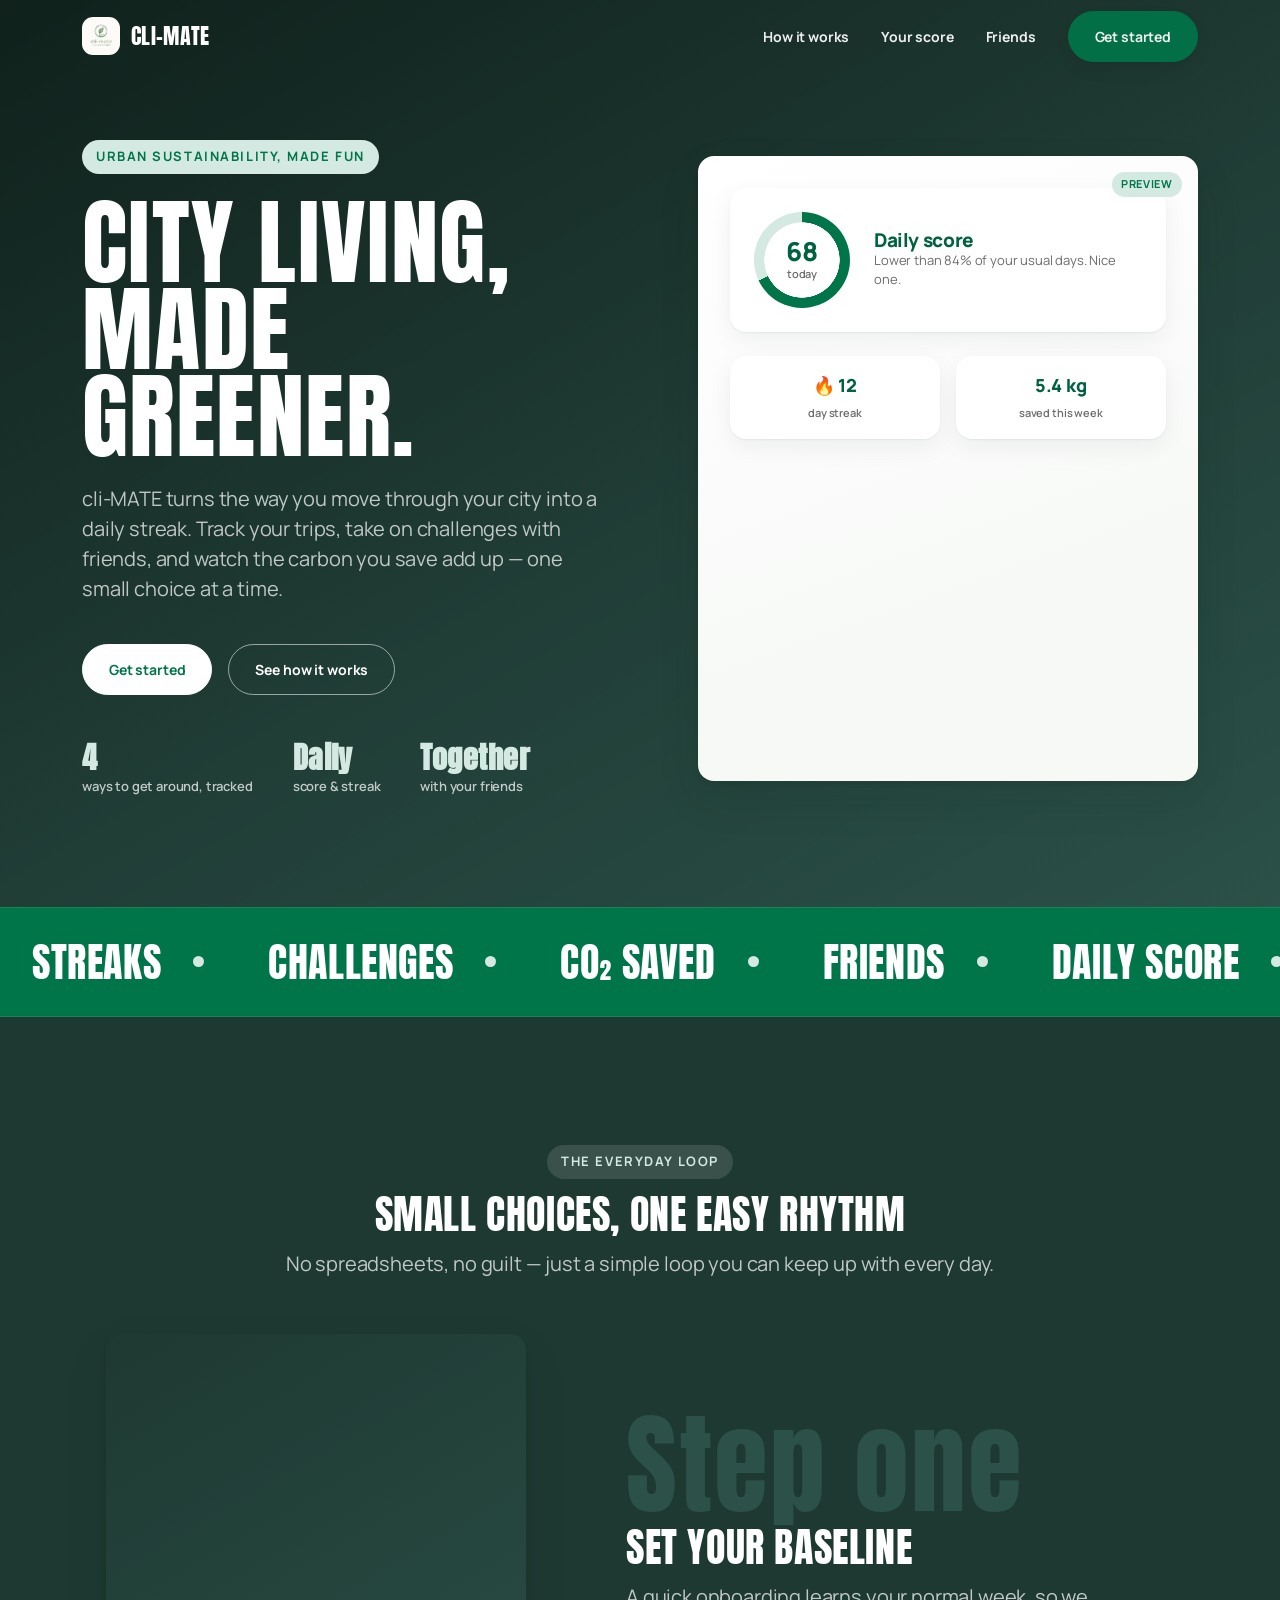
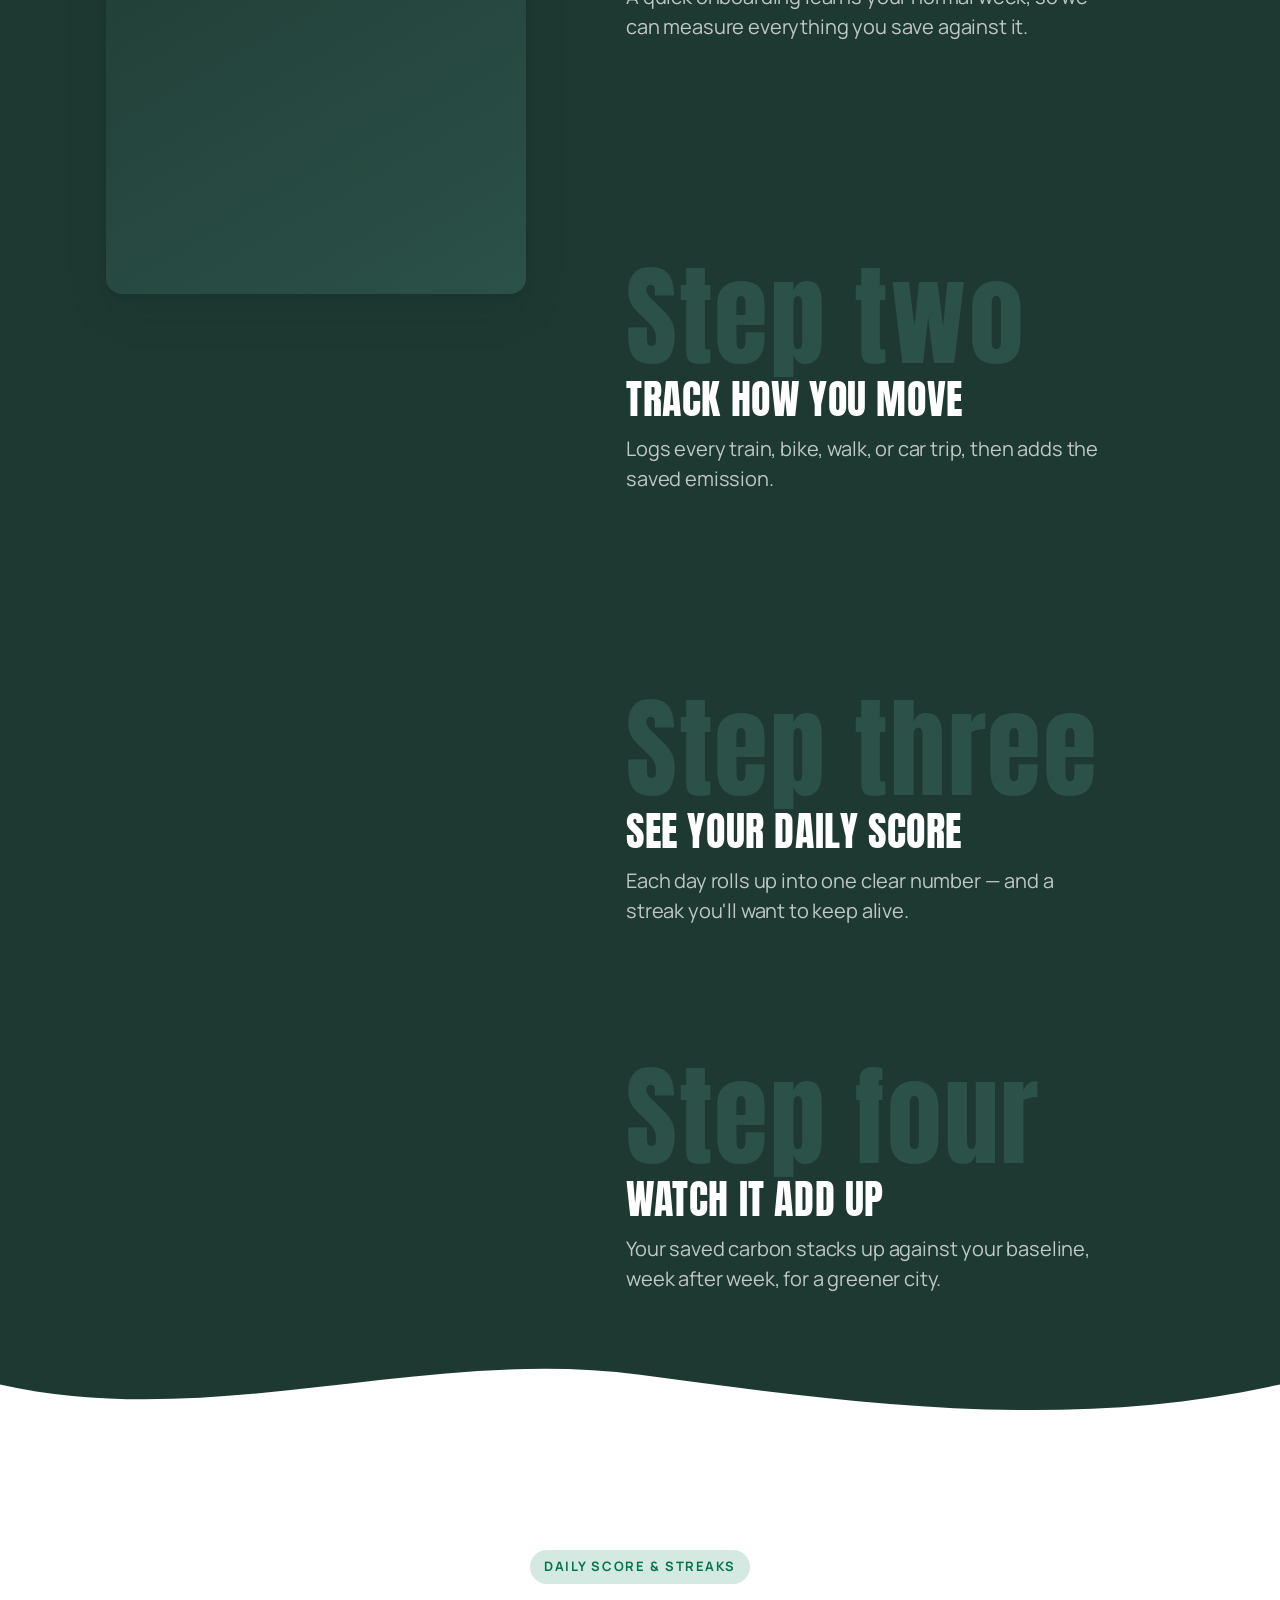
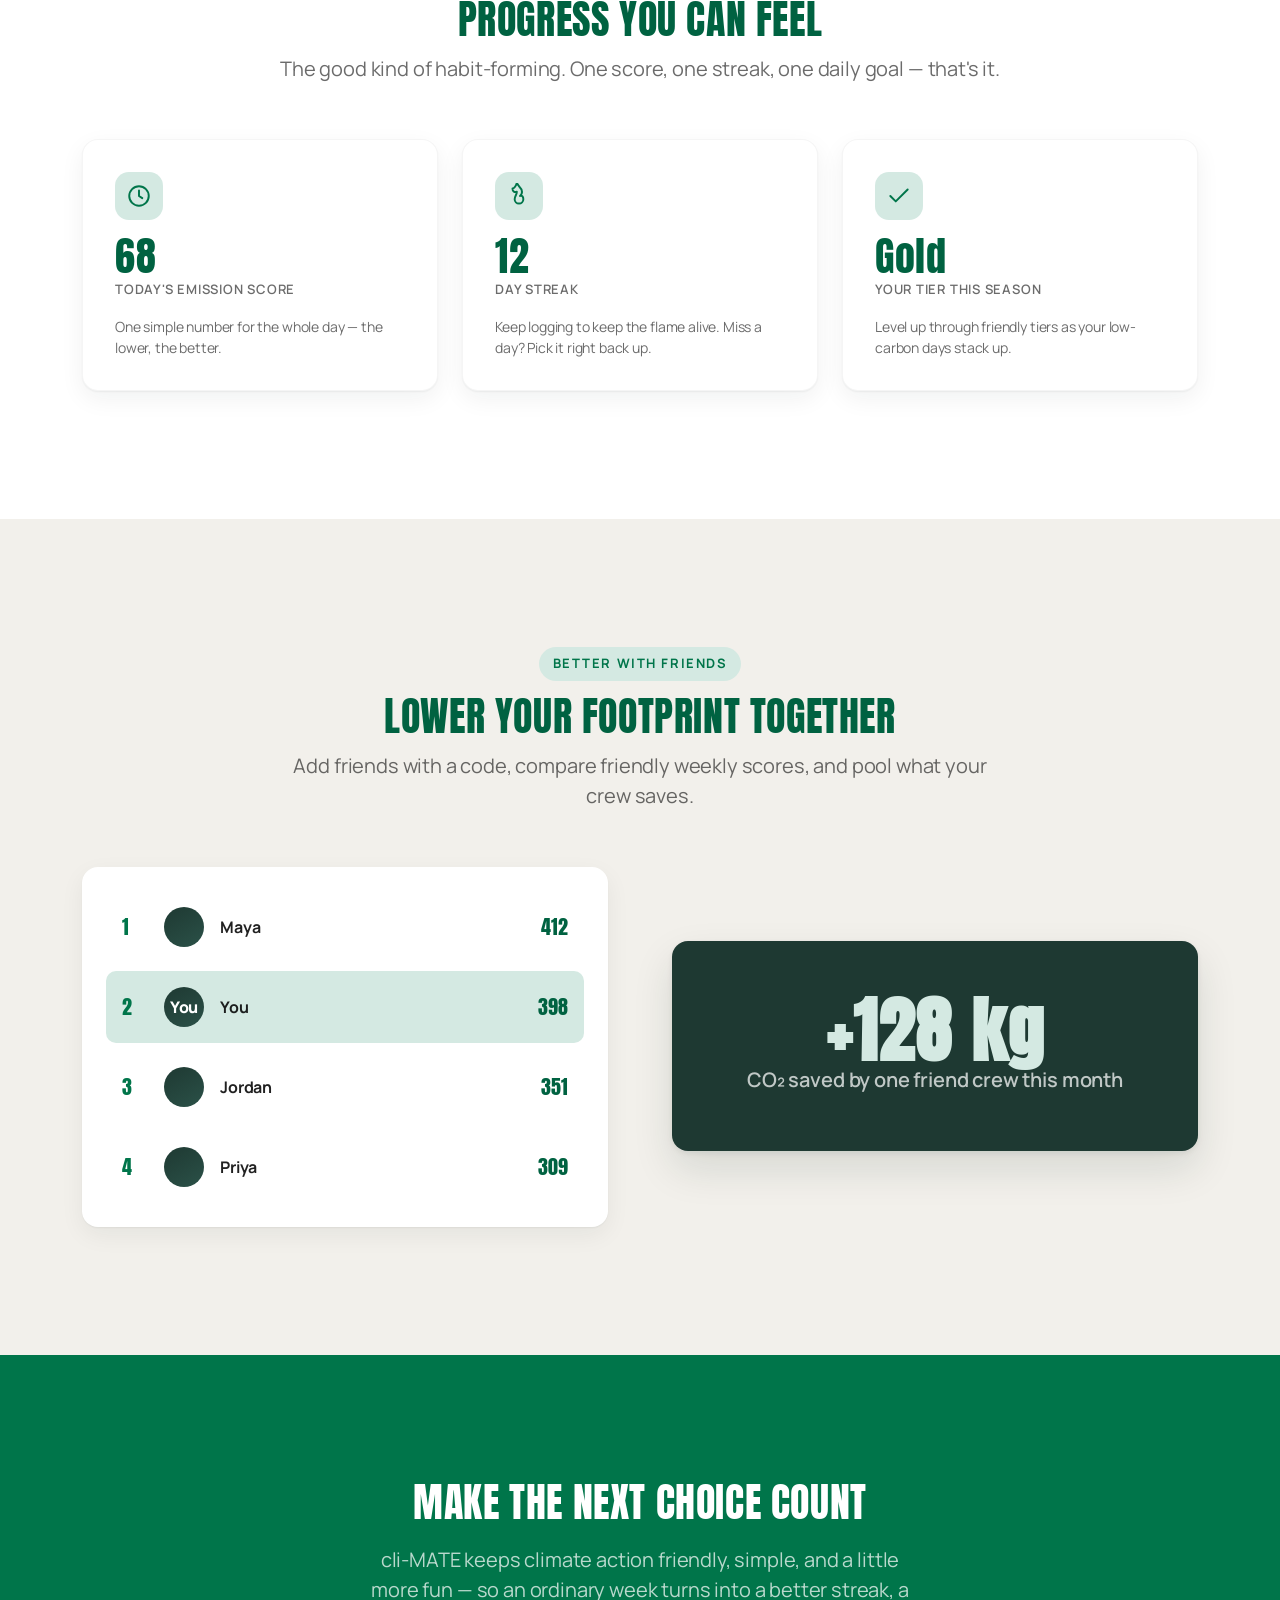
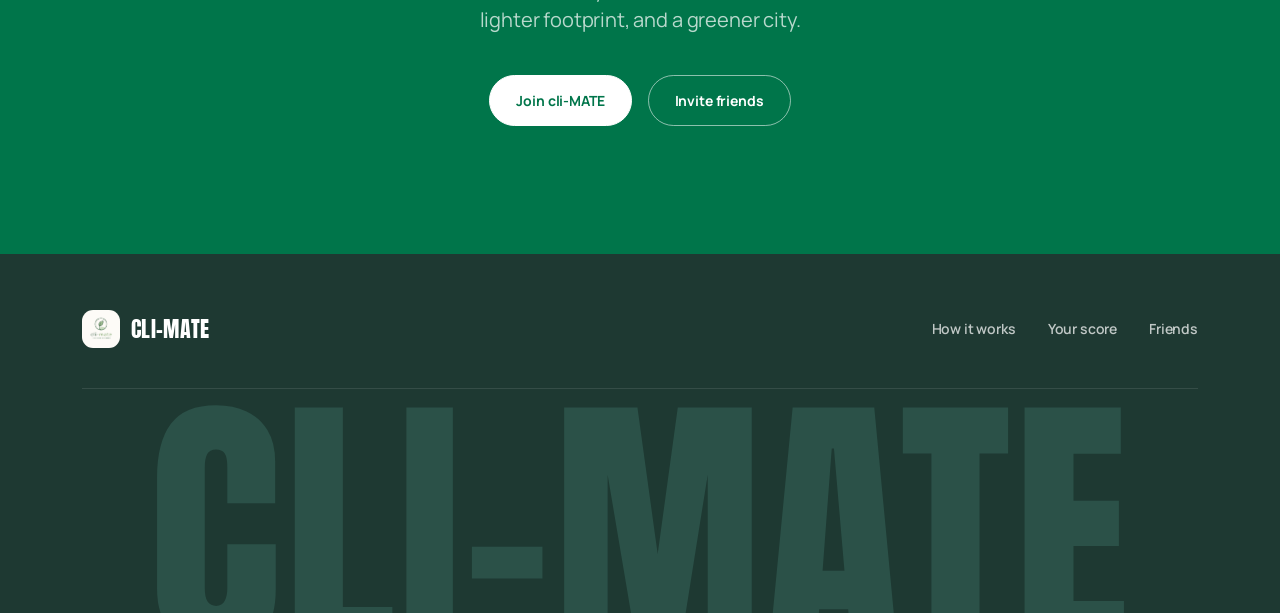
==== commit c82a1458: "landing page redesign focused on images and animation" ====
--- a/landing/index.html
+++ b/landing/index.html
@@ -1,1111 +1,297 @@
-<!doctype html>
+<!DOCTYPE html>
 <html lang="en">
   <head>
     <meta charset="UTF-8" />
     <meta name="viewport" content="width=device-width, initial-scale=1.0" />
-    <title>cli-MATE — Compare your climate impact with friends</title>
+    <title>cli-MATE — City living, made greener</title>
+    <meta
+      name="description"
+      content="cli-MATE is the friendly way to lower your carbon footprint in the city. Track how you get around, keep a daily streak, take on challenges with friends, and watch your emissions saved add up."
+    />
+    <link rel="icon" href="elements/CliMateLogo.png" />
     <link rel="preconnect" href="https://fonts.googleapis.com" />
     <link rel="preconnect" href="https://fonts.gstatic.com" crossorigin />
-    <link href="https://fonts.googleapis.com/css2?family=Manrope:wght@400;500;600;700;800&display=swap" rel="stylesheet" />
-    <style>
-      :root {
-        --starbucks-green: #0b6b50;
-        --green-accent: #2b8d68;
-        --house-green: #12312a;
-        --green-light: #dfece4;
-        --cream: #f6f2eb;
-        --ceramic: #ece6dd;
-        --white: #ffffff;
-        --text: rgba(12, 24, 20, 0.92);
-        --text-soft: rgba(12, 24, 20, 0.62);
-        --shadow: 0 8px 24px rgba(0, 0, 0, 0.08), 0 2px 8px rgba(0, 0, 0, 0.05);
-        --radius-card: 20px;
-        --radius-pill: 999px;
-        --max-width: 1180px;
-      }
-
-      * {
-        box-sizing: border-box;
-      }
-
-      html {
-        font-size: 62.5%;
-        color-scheme: light;
-      }
-
-      body {
-        margin: 0;
-        font-family: "Manrope", Inter, "Helvetica Neue", Helvetica, Arial, sans-serif;
-        color: var(--text);
-        background:
-          radial-gradient(circle at top right, rgba(43, 141, 104, 0.12), transparent 26%),
-          radial-gradient(circle at 14% 10%, rgba(18, 49, 42, 0.08), transparent 22%),
-          linear-gradient(180deg, #f9f6f0 0%, var(--cream) 24%, #f8faf7 100%);
-        letter-spacing: 0;
-        line-height: 1.5;
-      }
-
-      .reveal {
-        opacity: 0;
-        transform: translateY(2.4rem);
-        transition:
-          opacity 0.7s ease,
-          transform 0.7s cubic-bezier(0.22, 1, 0.36, 1);
-        will-change: opacity, transform;
-      }
-
-      .reveal.is-visible {
-        opacity: 1;
-        transform: translateY(0);
-      }
-
-      a {
-        color: inherit;
-        text-decoration: none;
-      }
-
-      .page {
-        min-height: 100vh;
-      }
-
-      .topbar {
-        position: sticky;
-        top: 0;
-        z-index: 20;
-        backdrop-filter: blur(18px);
-        background: rgba(246, 242, 235, 0.86);
-        border-bottom: 1px solid rgba(0, 0, 0, 0.06);
-      }
-
-      .topbar-inner,
-      .section,
-      .footer-inner {
-        width: min(var(--max-width), calc(100% - 3.2rem));
-        margin: 0 auto;
-      }
-
-      .topbar-inner {
-        min-height: 8rem;
-        display: flex;
-        align-items: center;
-        justify-content: space-between;
-        gap: 2rem;
-      }
-
-      .brand {
-        display: flex;
-        align-items: center;
-        gap: 1.2rem;
-        font-weight: 700;
-        color: var(--house-green);
-      }
-
-      .brand-mark {
-        width: 4rem;
-        height: 4rem;
-        border-radius: 1rem;
-        display: grid;
-        place-items: center;
-        background: linear-gradient(135deg, #2f9c73, var(--starbucks-green));
-        color: var(--white);
-        box-shadow: var(--shadow);
-        overflow: hidden;
-      }
-
-      .brand-mark img {
-        width: 100%;
-        height: 100%;
-        object-fit: cover;
-        display: block;
-      }
-
-      .nav {
-        display: flex;
-        flex-wrap: wrap;
-        align-items: center;
-        gap: 2rem;
-        color: var(--text-soft);
-        font-size: 1.4rem;
-        font-weight: 600;
-      }
-
-      .nav .pill {
-        padding: 1rem 1.5rem;
-        border-radius: var(--radius-pill);
-        border: 1px solid rgba(0, 0, 0, 0.14);
-        background: rgba(255, 255, 255, 0.75);
-      }
-
-      .hero {
-        position: relative;
-        padding: 5.6rem 0 4.8rem;
-        overflow: hidden;
-        isolation: isolate;
-      }
-
-      .hero::before {
-        content: "";
-        position: absolute;
-        inset: 0;
-        background:
-          linear-gradient(180deg, rgba(246, 242, 235, 0.12) 0%, rgba(246, 242, 235, 0.5) 48%, rgba(246, 242, 235, 0.94) 100%),
-          url("elements/treesback.png") center center / cover no-repeat;
-        transform: scale(1.04);
-        z-index: -2;
-      }
-
-      .hero::after {
-        content: "";
-        position: absolute;
-        inset: 0;
-        background:
-          radial-gradient(circle at 18% 20%, rgba(255, 255, 255, 0.28), transparent 22%),
-          linear-gradient(180deg, rgba(18, 49, 42, 0.06) 0%, rgba(18, 49, 42, 0.16) 100%);
-        z-index: -1;
-      }
-
-      .hero-grid {
-        display: grid;
-        grid-template-columns: 1.1fr 0.9fr;
-        gap: 4rem;
-        align-items: center;
-      }
-
-      .eyebrow {
-        display: inline-flex;
-        align-items: center;
-        gap: 0.8rem;
-        padding: 0.8rem 1.2rem;
-        border-radius: var(--radius-pill);
-        background: rgba(43, 141, 104, 0.1);
-        color: var(--starbucks-green);
-        font-size: 1.3rem;
-        font-weight: 700;
-        text-transform: uppercase;
-        letter-spacing: 0.12em;
-        backdrop-filter: blur(8px);
-      }
-
-      h1 {
-        margin: 1.4rem 0 1.4rem;
-        font-size: clamp(4.4rem, 6vw, 7.6rem);
-        line-height: 0.9;
-        letter-spacing: -0.05em;
-        color: #11251f;
-        text-shadow: 0 1px 0 rgba(255, 255, 255, 0.35);
-        max-width: 10ch;
-      }
-
-      .lead {
-        font-size: clamp(1.7rem, 1.7vw, 2rem);
-        line-height: 1.65;
-        letter-spacing: 0;
-        color: rgba(17, 37, 31, 0.82);
-        max-width: 56rem;
-      }
-
-      .cta-row {
-        display: flex;
-        flex-wrap: wrap;
-        gap: 1rem;
-        margin-top: 2.6rem;
-      }
-
-      .button {
-        appearance: none;
-        border: none;
-        border-radius: var(--radius-pill);
-        padding: 1.2rem 1.8rem;
-        font-size: 1.5rem;
-        font-weight: 700;
-        cursor: pointer;
-        transition: transform 0.2s ease, box-shadow 0.2s ease, background 0.2s ease;
-      }
-
-      .button:active {
-        transform: scale(0.96);
-      }
-
-      .button.primary {
-        background: linear-gradient(135deg, var(--green-accent), var(--starbucks-green));
-        color: var(--white);
-        box-shadow: 0 12px 24px rgba(0, 117, 74, 0.2);
-      }
-
-      .button.secondary {
-        background: rgba(255, 255, 255, 0.7);
-        color: var(--house-green);
-        border: 1px solid rgba(30, 57, 50, 0.18);
-      }
-
-      .button.ghost {
-        background: transparent;
-        color: var(--starbucks-green);
-        border: 1px solid rgba(0, 98, 65, 0.28);
-      }
-
-      .stats-grid {
-        display: grid;
-        grid-template-columns: repeat(2, minmax(0, 1fr));
-        gap: 1.6rem;
-      }
-
-      .stat-card,
-      .feature-card,
-      .section-card {
-        background: rgba(255, 255, 255, 0.88);
-        border: 1px solid rgba(0, 0, 0, 0.05);
-        border-radius: var(--radius-card);
-        box-shadow: var(--shadow);
-      }
-
-      .stat-card {
-        padding: 2rem;
-        min-height: 14rem;
-      }
-
-      .stat-card strong {
-        display: block;
-        font-size: 3.6rem;
-        line-height: 1;
-        color: var(--house-green);
-      }
-
-      .stat-card span {
-        display: block;
-        margin-top: 0.8rem;
-        font-size: 1.4rem;
-        color: var(--text-soft);
-        line-height: 1.5;
-      }
-
-      .preview {
-        position: relative;
-        min-height: 58rem;
-        border-radius: 3.2rem;
-        overflow: hidden;
-        background:
-          linear-gradient(180deg, rgba(18, 49, 42, 0.08), rgba(43, 141, 104, 0.14)),
-          linear-gradient(135deg, #e2efe7 0%, #f5f1e8 52%, #e5f0ea 100%);
-        border: 1px solid rgba(0, 0, 0, 0.04);
-        box-shadow: 0 24px 40px rgba(0, 0, 0, 0.08);
-      }
-
-      .city {
-        position: absolute;
-        inset: auto 0 0 0;
-        height: 44%;
-        background:
-          linear-gradient(180deg, rgba(18, 49, 42, 0) 0%, rgba(18, 49, 42, 0.02) 20%, rgba(18, 49, 42, 0.14) 100%),
-          linear-gradient(90deg, #12312a 0 7%, #23463e 7% 13%, #102821 13% 19%, #264b43 19% 28%, #12312a 28% 37%, #2b584e 37% 44%, #113029 44% 52%, #264b43 52% 60%, #12312a 60% 69%, #2d5b51 69% 77%, #113029 77% 86%, #23463e 86% 93%, #102821 93% 100%);
-        clip-path: polygon(0 100%, 0 58%, 5% 58%, 5% 42%, 10% 42%, 10% 65%, 16% 65%, 16% 34%, 22% 34%, 22% 54%, 28% 54%, 28% 16%, 34% 16%, 34% 60%, 41% 60%, 41% 26%, 48% 26%, 48% 68%, 56% 68%, 56% 38%, 63% 38%, 63% 18%, 71% 18%, 71% 58%, 78% 58%, 78% 28%, 85% 28%, 85% 63%, 92% 63%, 92% 40%, 100% 40%, 100% 100%);
-      }
-
-      .floating-card {
-        position: absolute;
-        left: 2.2rem;
-        right: 2.2rem;
-        top: 2.2rem;
-        border-radius: 2.2rem;
-        padding: 2.2rem;
-        background: rgba(255, 255, 255, 0.92);
-        box-shadow: var(--shadow);
-      }
-
-      .preview-brand {
-        display: flex;
-        align-items: center;
-        gap: 1rem;
-        margin-bottom: 1.2rem;
-      }
-
-      .preview-brand img {
-        width: 4.8rem;
-        height: 4.8rem;
-        border-radius: 1.2rem;
-        object-fit: cover;
-        box-shadow: 0 8px 18px rgba(0, 0, 0, 0.08);
-      }
-
-      .preview-brand span {
-        font-size: 1.6rem;
-        font-weight: 800;
-        color: var(--house-green);
-      }
-
-      .floating-card h2 {
-        margin: 0;
-        font-size: 2.1rem;
-        color: var(--house-green);
-      }
-
-      .floating-card p {
-        margin: 0.7rem 0 0;
-        font-size: 1.45rem;
-        line-height: 1.55;
-        color: var(--text-soft);
-      }
-
-      .mini-grid {
-        display: grid;
-        grid-template-columns: repeat(3, minmax(0, 1fr));
-        gap: 1.1rem;
-        margin-top: 1.8rem;
-      }
-
-      .mini {
-        background: linear-gradient(180deg, #f7fbf8, #edf7f1);
-        border: 1px solid rgba(0, 0, 0, 0.05);
-        border-radius: 1.2rem;
-        padding: 1.3rem;
-      }
-
-      .mini b {
-        display: block;
-        font-size: 1.6rem;
-        color: var(--starbucks-green);
-      }
-
-      .mini span {
-        display: block;
-        margin-top: 0.4rem;
-        font-size: 1.2rem;
-        color: var(--text-soft);
-      }
-
-      .section {
-        padding: 2.2rem 0 5.4rem;
-      }
-
-      .section-header {
-        display: flex;
-        flex-wrap: wrap;
-        align-items: end;
-        justify-content: space-between;
-        gap: 1.2rem;
-        margin-bottom: 2rem;
-      }
-
-      .section-header h3 {
-        margin: 0;
-        font-size: 2.8rem;
-        line-height: 1.05;
-        color: var(--house-green);
-      }
-
-      .section-header p {
-        margin: 0;
-        max-width: 58rem;
-        font-size: 1.5rem;
-        line-height: 1.65;
-        letter-spacing: 0;
-        color: var(--text-soft);
-      }
-
-      .feature-grid {
-        display: grid;
-        grid-template-columns: 1fr;
-        gap: 0;
-        border-top: 1px solid rgba(30, 57, 50, 0.12);
-      }
-
-      .feature-card {
-        display: grid;
-        grid-template-columns: 5rem minmax(0, 1fr);
-        column-gap: 2rem;
-        row-gap: 0.6rem;
-        align-items: start;
-        padding: 2.8rem 0;
-        border-bottom: 1px solid rgba(30, 57, 50, 0.12);
-        background: transparent;
-        border-radius: 0;
-        box-shadow: none;
-      }
-
-      .feature-copy {
-        grid-column: 2;
-        display: grid;
-        gap: 0.6rem;
-        min-width: 0;
-      }
-
-      .feature-icon {
-        width: 4.4rem;
-        height: 4.4rem;
-        border-radius: 1.4rem;
-        display: grid;
-        place-items: center;
-        background: rgba(43, 141, 104, 0.1);
-        color: var(--green-accent);
-        flex-shrink: 0;
-      }
-
-      .feature-icon svg,
-      .mini-icon svg {
-        width: 2rem;
-        height: 2rem;
-        fill: none;
-        stroke: currentColor;
-        stroke-width: 1.8;
-        stroke-linecap: round;
-        stroke-linejoin: round;
-      }
-
-      .mini-icon {
-        width: 3.6rem;
-        height: 3.6rem;
-        border-radius: 1.1rem;
-        display: grid;
-        place-items: center;
-        background: rgba(255, 255, 255, 0.1);
-        color: rgba(255, 255, 255, 0.92);
-        flex-shrink: 0;
-      }
-
-      .mini-icon svg {
-        width: 1.8rem;
-        height: 1.8rem;
-      }
-
-      .feature-card h4 {
-        margin: 0;
-        font-size: 2rem;
-        color: var(--house-green);
-      }
-
-      .feature-card p {
-        margin: 0;
-        font-size: 1.5rem;
-        line-height: 1.7;
-        letter-spacing: 0;
-        color: var(--text-soft);
-        max-width: 58rem;
-      }
-
-      .band {
-        margin-top: 0.8rem;
-        background: var(--house-green);
-        color: var(--white);
-        padding: 5.4rem 0;
-      }
-
-      .band-grid {
-        display: grid;
-        grid-template-columns: minmax(0, 1fr) minmax(32rem, 42rem);
-        gap: 4.4rem;
-        align-items: start;
-      }
-
-      .band h3 {
-        margin: 0 0 1.2rem;
-        font-size: clamp(3rem, 4vw, 4.8rem);
-        line-height: 1;
-      }
-
-      .band p {
-        margin: 0;
-        font-size: 1.7rem;
-        line-height: 1.65;
-        letter-spacing: 0;
-        color: rgba(255, 255, 255, 0.74);
-        max-width: 54rem;
-      }
-
-      .band-list {
-        display: grid;
-        gap: 0;
-        border-left: 1px solid rgba(255, 255, 255, 0.16);
-        padding-left: 2.4rem;
-      }
-
-      .band-item {
-        display: flex;
-        align-items: flex-start;
-        gap: 1.2rem;
-        padding: 2rem 0;
-        border-bottom: 1px solid rgba(255, 255, 255, 0.1);
-        background: transparent;
-        border-radius: 0;
-        border-top: 0;
-        border-right: 0;
-        border-left: 0;
-      }
-
-      .band-item strong {
-        display: block;
-        font-size: 1.6rem;
-      }
-
-      .band-item span {
-        display: block;
-        margin-top: 0.4rem;
-        font-size: 1.4rem;
-        line-height: 1.55;
-        letter-spacing: 0;
-        color: rgba(255, 255, 255, 0.72);
-      }
-
-      .roadmap {
-        position: relative;
-        display: grid;
-        gap: 0;
-        padding-left: 2.4rem;
-        border-left: 1px solid rgba(30, 57, 50, 0.12);
-      }
-
-      .section-card {
-        display: grid;
-        grid-template-columns: 6rem minmax(0, 1fr);
-        column-gap: 2rem;
-        row-gap: 0.6rem;
-        padding: 2.4rem 0;
-        background: transparent;
-        border-radius: 0;
-        box-shadow: none;
-        border: 0;
-        border-bottom: 1px solid rgba(30, 57, 50, 0.12);
-      }
-
-      .section-copy {
-        grid-column: 2;
-        display: grid;
-        gap: 0.6rem;
-        min-width: 0;
-      }
-
-      .section-card h4 {
-        margin: 0;
-        font-size: 2rem;
-        color: var(--house-green);
-      }
-
-      .section-card ul {
-        margin: 0;
-        padding-left: 1.8rem;
-        color: var(--text-soft);
-        font-size: 1.45rem;
-        line-height: 1.65;
-        letter-spacing: 0;
-      }
-
-      .closing {
-        padding: 4.4rem 0 7.4rem;
-      }
-
-      .closing-card {
-        border-radius: 2.2rem;
-        padding: 3.4rem 0 0;
-        background: linear-gradient(135deg, rgba(0, 98, 65, 0.96), rgba(30, 57, 50, 0.96));
-        color: var(--white);
-        box-shadow: 0 20px 50px rgba(0, 0, 0, 0.16);
-        display: grid;
-        grid-template-columns: minmax(0, 1fr) minmax(28rem, 36rem);
-        gap: 2.4rem;
-        align-items: start;
-      }
-
-      .closing-card h3 {
-        margin: 0 0 1rem;
-        font-size: clamp(3.2rem, 4vw, 5rem);
-        line-height: 0.96;
-      }
-
-      .closing-card p {
-        margin: 0;
-        color: rgba(255, 255, 255, 0.74);
-        font-size: 1.7rem;
-        line-height: 1.65;
-        letter-spacing: 0;
-        max-width: 56rem;
-      }
-
-      .impact-box {
-        background: rgba(255, 255, 255, 0.08);
-        border-left: 1px solid rgba(255, 255, 255, 0.18);
-        border-radius: 0;
-        padding: 0 0 0 2.2rem;
-      }
-
-      .impact-box strong {
-        display: block;
-        font-size: 4.4rem;
-        line-height: 1;
-      }
-
-      .impact-box span {
-        display: block;
-        margin-top: 0.8rem;
-        color: rgba(255, 255, 255, 0.72);
-        font-size: 1.5rem;
-        line-height: 1.55;
-        letter-spacing: 0;
-      }
-
-      .footer {
-        padding: 1.6rem 0 3rem;
-        color: var(--text-soft);
-        font-size: 1.3rem;
-      }
-
-      .footer-inner {
-        border-top: 1px solid rgba(0, 0, 0, 0.07);
-        padding-top: 1.6rem;
-        display: flex;
-        flex-wrap: wrap;
-        justify-content: space-between;
-        gap: 1.2rem;
-      }
-
-      @media (max-width: 980px) {
-        .hero-grid,
-        .band-grid,
-        .closing-card {
-          grid-template-columns: 1fr;
-        }
-
-        .stats-grid {
-          grid-template-columns: 1fr 1fr;
-        }
-
-        .band-list,
-        .roadmap,
-        .impact-box {
-          padding-left: 0;
-          border-left: 0;
-        }
-
-        .feature-card,
-        .section-card {
-          grid-template-columns: 4.4rem minmax(0, 1fr);
-        }
-
-        .feature-copy,
-        .section-copy {
-          grid-column: 2;
-        }
-      }
-
-      @media (max-width: 680px) {
-        .topbar-inner,
-        .section,
-        .footer-inner {
-          width: min(var(--max-width), calc(100% - 2rem));
-        }
-
-        .topbar-inner {
-          min-height: 7rem;
-        }
-
-        .nav {
-          display: none;
-        }
-
-        .hero {
-          padding-top: 3.4rem;
-        }
-
-        .hero::before {
-          background-position: center top;
-          transform: none;
-        }
-
-        .feature-grid,
-        .roadmap,
-        .stats-grid {
-          grid-template-columns: 1fr;
-        }
-
-        .feature-card,
-        .section-card {
-          grid-template-columns: 1fr;
-        }
-
-        .feature-copy,
-        .section-copy {
-          grid-column: auto;
-          padding-left: 0;
-        }
-
-        .feature-icon,
-        .mini-icon {
-          margin-bottom: 0.2rem;
-        }
-
-        .preview {
-          min-height: 50rem;
-        }
-
-        .mini-grid {
-          grid-template-columns: 1fr;
-        }
-
-        .closing-card {
-          padding: 2.2rem;
-        }
-      }
-
-      @media (prefers-reduced-motion: reduce) {
-        *,
-        *::before,
-        *::after {
-          scroll-behavior: auto !important;
-          animation-duration: 0.01ms !important;
-          animation-iteration-count: 1 !important;
-          transition-duration: 0.01ms !important;
-        }
-
-        .reveal {
-          opacity: 1;
-          transform: none;
-        }
-      }
-    </style>
+    <link rel="preconnect" href="https://images.unsplash.com" crossorigin />
+    <link
+      href="https://fonts.googleapis.com/css2?family=Anton&family=Manrope:wght@400;500;600;700;800&display=swap"
+      rel="stylesheet"
+    />
+    <link rel="stylesheet" href="css/tokens.css" />
+    <link rel="stylesheet" href="css/base.css" />
+    <link rel="stylesheet" href="css/landing.css" />
   </head>
-  <body>
-    <div class="page">
-      <header class="topbar">
-        <div class="topbar-inner">
-          <a class="brand" href="#top">
-            <div class="brand-mark"><img src="elements/CliMateLogo.png" alt="cli-MATE logo" /></div>
-            <div>
-              <div style="font-size: 1.8rem; line-height: 1;">cli-MATE</div>
-              <div style="font-size: 1.2rem; color: rgba(0, 0, 0, 0.52); font-weight: 600; margin-top: 0.3rem;">Climate tracking for city crews</div>
-            </div>
+  <body id="top">
+    <span id="nav-sentinel" aria-hidden="true"></span>
+
+    <!-- ===================== INTEGRATED NAV (transparent over hero) ===================== -->
+    <header class="topbar">
+      <div class="section topbar-inner">
+        <a class="brand" href="#top" aria-label="cli-MATE home">
+          <span class="brand-mark"><img src="elements/CliMateLogo.png" alt="" /></span>
+          <span class="brand-name">cli-MATE</span>
+        </a>
+        <nav class="nav" aria-label="Primary">
+          <a href="#how">How it works</a>
+          <a href="#score">Your score</a>
+          <a href="#friends">Friends</a>
+          <a class="btn btn--primary" href="#join">Get started</a>
+        </nav>
+      </div>
+    </header>
+
+    <main>
+      <!-- ===================== HERO (full-bleed, green-city photo) ===================== -->
+      <section class="hero">
+        <!-- Photo layer: failed load falls back to the green gradient beneath it -->
+        <div class="hero__photo" aria-hidden="true">
+          <img
+            src="https://images.unsplash.com/photo-1764344558503-0579b0b0cb73?auto=format&fit=crop&w=1600&q=70"
+            alt=""
+            data-fallback
+          />
+        </div>
+        <div class="hero__scrim" aria-hidden="true"></div>
+
+        <div class="section hero-grid">
+          <div class="reveal" data-reveal>
+            <span class="eyebrow">Urban sustainability, made fun</span>
+            <h1>City living,<br />made greener.</h1>
+            <p class="lead">
+              cli-MATE turns the way you move through your city into a daily streak. Track your trips,
+              take on challenges with friends, and watch the carbon you save add up — one small choice
+              at a time.
+            </p>
+            <div class="cta-row" id="join">
+              <a class="btn btn--on-dark-fill" href="#how">Get started</a>
+              <a class="btn btn--on-dark-outline" href="#score">See how it works</a>
+            </div>
+            <div class="hero-trust">
+              <div class="stat"><b>4</b><span>ways to get around, tracked</span></div>
+              <div class="stat"><b>Daily</b><span>score &amp; streak</span></div>
+              <div class="stat"><b>Together</b><span>with your friends</span></div>
+            </div>
+          </div>
+
+          <div class="reveal" data-reveal>
+            <!-- HERO DEMO SLOT — replace inner content later with an animated, non-interactive demo.
+                 Contract: keep this #hero-demo wrapper, its aspect-ratio, border-radius, and aria-label.
+                 The animation must fill 100% of #hero-demo absolutely and MUST NOT change page layout.
+                 Add demo styles in css/hero-demo.css and (if needed) js/hero-demo.js (defer).
+                 MUST honor prefers-reduced-motion and fall back to the static card below. -->
+            <div
+              id="hero-demo"
+              class="hero-demo"
+              role="img"
+              aria-label="cli-MATE app preview: a daily emission score, streak, and carbon saved this week"
+              data-demo-slot
+            >
+              <span class="hero-demo__note">Preview</span>
+              <div class="demo-card">
+                <div class="demo-score">
+                  <div class="score-ring" style="--pct: 68">
+                    <span style="text-align: center"><b>68</b><br /><span>today</span></span>
+                  </div>
+                  <div class="meta">
+                    <h4>Daily score</h4>
+                    <p>Lower than 84% of your usual days. Nice one.</p>
+                  </div>
+                </div>
+              </div>
+              <div class="demo-row">
+                <div class="demo-pill"><b>🔥 12</b><span>day streak</span></div>
+                <div class="demo-pill"><b>5.4 kg</b><span>saved this week</span></div>
+              </div>
+            </div>
+          </div>
+        </div>
+      </section>
+
+      <!-- ===================== MARQUEE (impact words) ===================== -->
+      <div class="marquee" aria-hidden="true">
+        <div class="marquee__track">
+          <span class="marquee__item">Streaks</span>
+          <span class="marquee__item">Challenges</span>
+          <span class="marquee__item">CO₂ Saved</span>
+          <span class="marquee__item">Friends</span>
+          <span class="marquee__item">Daily Score</span>
+          <span class="marquee__item">Tiers</span>
+          <!-- duplicate for seamless loop -->
+          <span class="marquee__item">Streaks</span>
+          <span class="marquee__item">Challenges</span>
+          <span class="marquee__item">CO₂ Saved</span>
+          <span class="marquee__item">Friends</span>
+          <span class="marquee__item">Daily Score</span>
+          <span class="marquee__item">Tiers</span>
+        </div>
+      </div>
+
+      <!-- ===================== HOW IT WORKS (scroll-pinned steps, dark) ===================== -->
+      <section class="band band--house" id="how">
+        <div class="section">
+          <div class="section-head reveal" data-reveal>
+            <span class="eyebrow">The everyday loop</span>
+            <h2 class="display">Small choices, one easy rhythm</h2>
+            <p>No spreadsheets, no guilt — just a simple loop you can keep up with every day.</p>
+          </div>
+
+          <div class="how-grid">
+            <div class="how-media">
+              <div class="how-media-stack">
+                <div class="photo-tile" data-step-media="1">
+                  <img src="https://images.unsplash.com/photo-1764344558503-0579b0b0cb73?auto=format&fit=crop&w=800&q=70" alt="A green city park with the skyline behind it" data-fallback />
+                </div>
+                <div class="photo-tile" data-step-media="2">
+                  <img src="https://images.unsplash.com/photo-1609959368651-1efbbca988ea?auto=format&fit=crop&w=800&q=70" alt="A cyclist riding in a green city bike lane next to a bus" data-fallback />
+                </div>
+                <div class="photo-tile" data-step-media="3">
+                  <img src="https://images.unsplash.com/photo-1503376494496-787b9d78f217?auto=format&fit=crop&w=800&q=70" alt="A person checking their phone with the city skyline behind them" data-fallback />
+                </div>
+                <div class="photo-tile" data-step-media="4">
+                  <img src="https://images.unsplash.com/photo-1779958309246-06dc708e80da?auto=format&fit=crop&w=800&q=70" alt="A green tram on a tree-lined city street" data-fallback />
+                </div>
+              </div>
+            </div>
+
+            <div class="how-steps">
+              <article class="how-step reveal" data-reveal data-step="1">
+                <div class="how-step__num">Step one</div>
+                <h3 class="display">Set your baseline</h3>
+                <p>A quick onboarding learns your normal week, so we can measure everything you save against it.</p>
+              </article>
+              <article class="how-step reveal" data-reveal data-step="2">
+                <div class="how-step__num">Step two</div>
+                <h3 class="display">Track how you move</h3>
+                <p>Logs every train, bike, walk, or car trip, then adds the saved emission.</p>
+              </article>
+              <article class="how-step reveal" data-reveal data-step="3">
+                <div class="how-step__num">Step three</div>
+                <h3 class="display">See your daily score</h3>
+                <p>Each day rolls up into one clear number — and a streak you'll want to keep alive.</p>
+              </article>
+              <article class="how-step reveal" data-reveal data-step="4">
+                <div class="how-step__num">Step four</div>
+                <h3 class="display">Watch it add up</h3>
+                <p>Your saved carbon stacks up against your baseline, week after week, for a greener city.</p>
+              </article>
+            </div>
+          </div>
+        </div>
+        <svg class="wave wave--bottom" viewBox="0 0 1440 80" preserveAspectRatio="none" aria-hidden="true">
+          <path d="M0,40 C240,90 480,0 720,30 C960,60 1200,90 1440,40 L1440,80 L0,80 Z" fill="#ffffff" />
+        </svg>
+      </section>
+
+      <!-- ===================== DAILY SCORE & STREAKS (light exhale) ===================== -->
+      <section class="band band--white" id="score">
+        <div class="section">
+          <div class="section-head reveal" data-reveal>
+            <span class="eyebrow">Daily score &amp; streaks</span>
+            <h2 class="display">Progress you can feel</h2>
+            <p>The good kind of habit-forming. One score, one streak, one daily goal — that's it.</p>
+          </div>
+          <div class="card-grid">
+            <article class="card reveal" data-reveal>
+              <div class="icon" aria-hidden="true">
+                <svg viewBox="0 0 24 24"><circle cx="12" cy="12" r="9" /><path d="M12 7v5l3 2" /></svg>
+              </div>
+              <span class="big">68</span>
+              <span class="big-sub">today's emission score</span>
+              <p style="margin-top: var(--space-3)">One simple number for the whole day — the lower, the better.</p>
+            </article>
+            <article class="card reveal" data-reveal>
+              <div class="icon" aria-hidden="true">
+                <svg viewBox="0 0 24 24"><path d="M12 3c3 3 4 6 1 9 2-1 3 1 3 3a4 4 0 1 1-8 0c0-3 2-4 2-7-2 1-4 0-4-3 2 0 3-2 4-5Z" /></svg>
+              </div>
+              <span class="big">12</span>
+              <span class="big-sub">day streak</span>
+              <p style="margin-top: var(--space-3)">Keep logging to keep the flame alive. Miss a day? Pick it right back up.</p>
+            </article>
+            <article class="card reveal" data-reveal>
+              <div class="icon" aria-hidden="true">
+                <svg viewBox="0 0 24 24"><path d="M20 6 9 17l-5-5" /></svg>
+              </div>
+              <span class="big">Gold</span>
+              <span class="big-sub">your tier this season</span>
+              <p style="margin-top: var(--space-3)">Level up through friendly tiers as your low-carbon days stack up.</p>
+            </article>
+          </div>
+        </div>
+      </section>
+
+      <!-- ===================== FRIENDS (cream accent) ===================== -->
+      <section class="band band--cream" id="friends">
+        <div class="section">
+          <div class="section-head reveal" data-reveal>
+            <span class="eyebrow">Better with friends</span>
+            <h2 class="display">Lower your footprint together</h2>
+            <p>Add friends with a code, compare friendly weekly scores, and pool what your crew saves.</p>
+          </div>
+          <div class="friends-grid">
+            <div class="leaderboard reveal" data-reveal aria-label="Weekly leaderboard preview">
+              <div class="lb-row">
+                <span class="lb-rank">1</span>
+                <span class="lb-avatar"><img src="https://images.unsplash.com/photo-1494790108377-be9c29b29330?auto=format&fit=crop&w=120&h=120&q=70" alt="" data-fallback /></span>
+                <span class="lb-name">Maya</span><span class="lb-score">412</span>
+              </div>
+              <div class="lb-row me">
+                <span class="lb-rank">2</span>
+                <span class="lb-avatar">You</span>
+                <span class="lb-name">You</span><span class="lb-score">398</span>
+              </div>
+              <div class="lb-row">
+                <span class="lb-rank">3</span>
+                <span class="lb-avatar"><img src="https://images.unsplash.com/photo-1507003211169-0a1dd7228f2d?auto=format&fit=crop&w=120&h=120&q=70" alt="" data-fallback /></span>
+                <span class="lb-name">Jordan</span><span class="lb-score">351</span>
+              </div>
+              <div class="lb-row">
+                <span class="lb-rank">4</span>
+                <span class="lb-avatar"><img src="https://images.unsplash.com/photo-1438761681033-6461ffad8d80?auto=format&fit=crop&w=120&h=120&q=70" alt="" data-fallback /></span>
+                <span class="lb-name">Priya</span><span class="lb-score">309</span>
+              </div>
+            </div>
+            <div class="friends-stat reveal" data-reveal>
+              <b>+128 kg</b>
+              <span>CO₂ saved by one friend crew this month</span>
+            </div>
+          </div>
+        </div>
+      </section>
+
+      <!-- ===================== CLOSING CTA ===================== -->
+      <section class="band band--accent">
+        <div class="section closing reveal" data-reveal>
+          <h2 class="display">Make the next choice count</h2>
+          <p>
+            cli-MATE keeps climate action friendly, simple, and a little more fun — so an ordinary week
+            turns into a better streak, a lighter footprint, and a greener city.
+          </p>
+          <div class="cta-row">
+            <a class="btn btn--on-dark-fill" href="#join">Join cli-MATE</a>
+            <a class="btn btn--on-dark-outline" href="#friends">Invite friends</a>
+          </div>
+        </div>
+      </section>
+    </main>
+
+    <!-- ===================== FOOTER (giant wordmark) ===================== -->
+    <footer class="footer">
+      <div class="section">
+        <div class="footer-inner">
+          <a class="brand" href="#top" aria-label="cli-MATE home">
+            <span class="brand-mark"><img src="elements/CliMateLogo.png" alt="" /></span>
+            <span class="brand-name">cli-MATE</span>
           </a>
-          <nav class="nav" aria-label="Primary">
-            <a href="#features">What it tracks</a>
-            <a href="#impact">How it works</a>
-            <a href="#social">Friends</a>
-            <a href="#roadmap">Next up</a>
-            <a class="pill" href="#join">Join cli-MATE</a>
+          <nav class="footer-links" aria-label="Footer">
+            <a href="#how">How it works</a>
+            <a href="#score">Your score</a>
+            <a href="#friends">Friends</a>
           </nav>
         </div>
-      </header>
-
-      <main id="top">
-        <section class="hero reveal" data-reveal>
-          <div class="section hero-grid">
-            <div class="reveal" data-reveal>
-              <div class="eyebrow">Everyday wins for city life</div>
-              <h1>Track your climate wins with friends.</h1>
-              <p class="lead">
-                cli-MATE turns the choices you already make into a social scorecard. Log transit, meals, shopping, and
-                recycling, then watch your crew climb together.
-              </p>
-              <div class="cta-row" id="join">
-                <button class="button primary">Join cli-MATE</button>
-                <button class="button secondary">See scoring</button>
-                <button class="button ghost">Invite friends</button>
-              </div>
-            </div>
-
-            <div class="preview reveal" data-reveal aria-label="App preview panel">
-              <div class="floating-card">
-                <div class="preview-brand">
-                  <img src="elements/CliMateLogo.png" alt="cli-MATE logo" />
-                  <span>cli-MATE</span>
-                </div>
-                <h2>This week’s board</h2>
-                <p>See your progress, your streaks, and how your crew is doing in one place.</p>
-                <div class="mini-grid">
-                  <div class="mini">
-                    <b>24.8 kg</b>
-                    <span>saved by your crew</span>
-                  </div>
-                  <div class="mini">
-                    <b>Bronze → Gold</b>
-                    <span>this week’s tier</span>
-                  </div>
-                  <div class="mini">
-                    <b>7 days</b>
-                    <span>no-car streak</span>
-                  </div>
-                </div>
-              </div>
-              <div class="city" aria-hidden="true"></div>
-            </div>
-          </div>
-        </section>
-
-        <section class="section reveal" id="impact" data-reveal>
-          <div class="section-header">
-            <div>
-              <h3>Track the habits that add up</h3>
-              <p>cli-MATE keeps it simple, log the choices you already make and watch the good ones stack up.</p>
-            </div>
-          </div>
-          <div class="feature-grid">
-            <article class="feature-card reveal" data-reveal>
-              <div class="feature-icon" aria-hidden="true">
-                <svg viewBox="0 0 24 24">
-                  <path d="M4 17a3 3 0 1 0 6 0 3 3 0 0 0-6 0Z" />
-                  <path d="M14 17a3 3 0 1 0 6 0 3 3 0 0 0-6 0Z" />
-                  <path d="M10 6h4l2 4" />
-                  <path d="M8 17 12 6h2" />
-                  <path d="M12 6l-2 4H6" />
-                  <path d="M16 10h-4" />
-                </svg>
-              </div>
-              <div class="feature-copy">
-                <h4>Transportation</h4>
-                <p>Log commute choices in a few taps, from walking and biking to bus, car, rideshare, or flight.</p>
-              </div>
-            </article>
-            <article class="feature-card reveal" data-reveal>
-              <div class="feature-icon" aria-hidden="true">
-                <svg viewBox="0 0 24 24">
-                  <path d="M12 21c4.5 0 8-3.6 8-8s-3.5-8-8-8-8 3.6-8 8 3.5 8 8 8Z" />
-                  <path d="M8.5 12.5c1.2-2.8 4.3-4.4 7.5-4" />
-                  <path d="M9 15.5c1.7-.1 3.5-.8 5-2.1" />
-                </svg>
-              </div>
-              <div class="feature-copy">
-                <h4>Meals</h4>
-                <p>Keep track of meals with quick logging, barcode scans, or future app connections.</p>
-              </div>
-            </article>
-            <article class="feature-card reveal" data-reveal>
-              <div class="feature-icon" aria-hidden="true">
-                <svg viewBox="0 0 24 24">
-                  <path d="M7 7h10l-1 12H8L7 7Z" />
-                  <path d="M9 7a3 3 0 0 1 6 0" />
-                </svg>
-              </div>
-              <div class="feature-copy">
-                <h4>Shopping</h4>
-                <p>Save your favorite spots, notice patterns, and spot when a lower-impact pick is nearby.</p>
-              </div>
-            </article>
-            <article class="feature-card reveal" data-reveal>
-              <div class="feature-icon" aria-hidden="true">
-                <svg viewBox="0 0 24 24">
-                  <path d="m7.5 7.5 2-3 1.8 3" />
-                  <path d="m13 6.5 3 .2-1.5 2.6" />
-                  <path d="M6 11a6 6 0 0 1 10.5-3" />
-                  <path d="M17.8 13a6 6 0 0 1-10.6 3" />
-                  <path d="m6.4 14.5-1.2 2.9 3 .1" />
-                  <path d="m18 10.5 1 3-3 .2" />
-                </svg>
-              </div>
-              <div class="feature-copy">
-                <h4>Recycling</h4>
-                <p>A simple check-in for the habits that usually go unseen, recycling, compost, and sorting right.</p>
-              </div>
-            </article>
-          </div>
-        </section>
-
-        <section class="band reveal" id="features" data-reveal>
-          <div class="section band-grid">
-            <div class="reveal" data-reveal>
-              <h3>Make climate habits social, not stressful.</h3>
-              <p>
-                cli-MATE blends habit tracking, daily challenges, and friendly competition into one easy flow.
-                It’s built to cheer people on, not make them feel scored by a stranger.
-              </p>
-              <div class="cta-row" style="margin-top: 2.6rem;">
-                <button class="button primary">Start a streak</button>
-                <button class="button secondary">Invite your crew</button>
-              </div>
-            </div>
-            <div class="band-list">
-              <div class="band-item reveal" data-reveal>
-                <div class="mini-icon" aria-hidden="true">
-                  <svg viewBox="0 0 24 24">
-                    <path d="M12 20V10" />
-                    <path d="M12 10c0-3.5 3-6 6-6-1 3-2.4 6-6 6Z" />
-                    <path d="M12 13c-1.8 0-3.3-1-4.2-2.4" />
-                  </svg>
-                </div>
-                <div>
-                  <strong>Daily, weekly, and monthly challenges</strong>
-                  <span>Clear goals that keep you moving without making it feel like homework.</span>
-                </div>
-              </div>
-              <div class="band-item reveal" data-reveal>
-                <div class="mini-icon" aria-hidden="true">
-                  <svg viewBox="0 0 24 24">
-                    <path d="M8 4h8v4a4 4 0 0 1-8 0V4Z" />
-                    <path d="M10 12v2a2 2 0 0 1-2 2H7" />
-                    <path d="M14 12v2a2 2 0 0 0 2 2h1" />
-                    <path d="M9 20h6" />
-                  </svg>
-                </div>
-                <div>
-                  <strong>Points and tiers</strong>
-                  <span>Rack up points, level up, and unlock better-looking streaks over time.</span>
-                </div>
-              </div>
-              <div class="band-item reveal" data-reveal>
-                <div class="mini-icon" aria-hidden="true">
-                  <svg viewBox="0 0 24 24">
-                    <path d="M8 11a3 3 0 1 0 0-6 3 3 0 0 0 0 6Z" />
-                    <path d="M16 10a2.5 2.5 0 1 0 0-5 2.5 2.5 0 0 0 0 5Z" />
-                    <path d="M3.5 19c.6-3 2.8-5 5.5-5s4.9 2 5.5 5" />
-                    <path d="M13.5 19c.4-2.2 1.8-3.8 3.8-4.4 1.7.5 2.8 1.8 3.2 4.4" />
-                  </svg>
-                </div>
-                <div>
-                  <strong>Weekly leaderboards</strong>
-                  <span>See how you and your friends are doing and celebrate the wins together.</span>
-                </div>
-              </div>
-            </div>
-          </div>
-        </section>
-
-        <section class="section reveal" id="social" data-reveal>
-          <div class="section-header">
-            <div>
-              <h3>Made to be shared with friends</h3>
-              <p>From friend codes to challenge invites, cli-MATE keeps the social side light, fun, and easy to join.</p>
-            </div>
-          </div>
-          <div class="roadmap">
-            <article class="section-card reveal" data-reveal>
-              <h4>Getting started</h4>
-              <div class="section-copy">
-                <ul>
-                  <li>Quick intro that explains the vibe in seconds</li>
-                  <li>Light profile setup with location and commute context</li>
-                  <li>Straight into the app without a long setup</li>
-                </ul>
-              </div>
-            </article>
-            <article class="section-card reveal" data-reveal>
-              <h4>Your home screen</h4>
-              <div class="section-copy">
-                <ul>
-                  <li>Your progress, streaks, and next challenge</li>
-                  <li>Daily and weekly goals that stay easy to follow</li>
-                  <li>A quick look at what changed this week</li>
-                </ul>
-              </div>
-            </article>
-            <article class="section-card reveal" data-reveal>
-              <h4>Friends</h4>
-              <div class="section-copy">
-                <ul>
-                  <li>Add friends with a simple code</li>
-                  <li>See who’s on a streak</li>
-                  <li>Invite people into a challenge in one tap</li>
-                </ul>
-              </div>
-            </article>
-          </div>
-        </section>
-
-        <section class="section reveal" id="roadmap" data-reveal>
-          <div class="section-header">
-            <div>
-              <h3>What comes next</h3>
-              <p>As cli-MATE grows, it can add smarter features that make everyday sustainable choices even easier.</p>
-            </div>
-          </div>
-          <div class="feature-grid">
-            <article class="feature-card reveal" data-reveal>
-              <div class="feature-icon" aria-hidden="true">
-                <svg viewBox="0 0 24 24">
-                  <path d="M12 21s5-5 5-9a5 5 0 0 0-10 0c0 4 5 9 5 9Z" />
-                  <path d="M12 12a2 2 0 1 0 0-4 2 2 0 0 0 0 4Z" />
-                </svg>
-              </div>
-              <div class="feature-copy">
-                <h4>Nearby green spots</h4>
-                <p>Find thrift shops, compost hubs, recycling drop-offs, and other helpful places near you.</p>
-              </div>
-            </article>
-            <article class="feature-card reveal" data-reveal>
-              <div class="feature-icon" aria-hidden="true">
-                <svg viewBox="0 0 24 24">
-                  <path d="M7 4h10v16l-2-1.5L13 20l-2-1.5L9 20l-2-1.5L5 20V6a2 2 0 0 1 2-2Z" />
-                  <path d="M9 8h6" />
-                  <path d="M9 11h6" />
-                  <path d="M9 14h4" />
-                </svg>
-              </div>
-              <div class="feature-copy">
-                <h4>Receipt scan</h4>
-                <p>Snap a receipt later and let the app help fill in the details for you.</p>
-              </div>
-            </article>
-            <article class="feature-card reveal" data-reveal>
-              <div class="feature-icon" aria-hidden="true">
-                <svg viewBox="0 0 24 24">
-                  <path d="M5 14h14l-1-5H6l-1 5Z" />
-                  <path d="M7 14v2" />
-                  <path d="M17 14v2" />
-                  <path d="M8 16h8" />
-                  <path d="M9 9h6" />
-                </svg>
-              </div>
-              <div class="feature-copy">
-                <h4>Easy app connections</h4>
-                <p>Connect your favorite services so logging feels more automatic over time.</p>
-              </div>
-            </article>
-            <article class="feature-card reveal" data-reveal>
-              <div class="feature-icon" aria-hidden="true">
-                <svg viewBox="0 0 24 24">
-                  <path d="m12 4 2.2 4.5L19 9.2l-3.5 3.4.8 4.9L12 15.2 7.7 17.5l.8-4.9L5 9.2l4.8-.7L12 4Z" />
-                </svg>
-              </div>
-              <div class="feature-copy">
-                <h4>Community picks</h4>
-                <p>See helpful ratings for places people actually go every day.</p>
-              </div>
-            </article>
-          </div>
-        </section>
-
-        <section class="closing reveal" data-reveal>
-          <div class="section closing-card">
-            <div class="reveal" data-reveal>
-              <h3>Make the next choice count.</h3>
-              <p>
-                cli-MATE keeps climate action friendly, simple, and a little more fun so your everyday choices can turn into
-                a better streak, a better week, and a better city.
-              </p>
-              <div class="cta-row" style="margin-top: 2.4rem;">
-                <button class="button primary">Get started</button>
-                <button class="button secondary">See challenge ideas</button>
-              </div>
-            </div>
-            <div class="impact-box reveal" data-reveal>
-              <strong>+128 kg</strong>
-              <span>saved by one friend group this month</span>
-            </div>
-          </div>
-        </section>
-      </main>
-
-      <footer class="footer">
-        <div class="footer-inner">
-          <div>cli-MATE, friendly climate tracking for everyday city life.</div>
-          <div>Designed to feel light, social, and easy to use.</div>
-        </div>
-      </footer>
-    </div>
-    <script>
-      const revealItems = document.querySelectorAll("[data-reveal]");
-
-      if ("IntersectionObserver" in window) {
-        const observer = new IntersectionObserver(
-          (entries) => {
-            for (const entry of entries) {
-              if (entry.isIntersecting) {
-                entry.target.classList.add("is-visible");
-                observer.unobserve(entry.target);
-              }
-            }
-          },
-          { threshold: 0.15, rootMargin: "0px 0px -8% 0px" },
-        );
-
-        revealItems.forEach((element) => observer.observe(element));
-      } else {
-        revealItems.forEach((element) => element.classList.add("is-visible"));
-      }
-    </script>
+      </div>
+      <div class="footer-wordmark" aria-hidden="true">cli-MATE</div>
+    </footer>
+
+    <script src="js/reveal.js" defer></script>
+    <script src="js/ui.js" defer></script>
   </body>
 </html>
--- a/landing/css/tokens.css
+++ b/landing/css/tokens.css
@@ -0,0 +1,79 @@
+/* cli-MATE design tokens — Starbucks-inspired, eco-forward.
+   Single source of truth for color, type, spacing, radius, elevation. */
+
+:root {
+  /* ---- Brand greens (deep, genuinely "eco") ---- */
+  --starbucks-green: #006241;   /* h1 / dominant brand signal */
+  --green-accent: #00754a;      /* primary filled CTA, active accents */
+  --house-green: #1e3932;       /* feature band + footer background */
+  --green-uplift: #2b5148;      /* decorative mid-dark accent */
+  --green-light: #d4e9e2;       /* pale mint utility tint */
+
+  /* ---- Warm canvas + surfaces ---- */
+  --cream: #f2f0eb;             /* primary page canvas */
+  --ceramic: #edebe9;           /* zone separator wash */
+  --white: #ffffff;             /* cards */
+
+  /* ---- Text ---- */
+  --text: rgba(0, 0, 0, 0.87);
+  --text-soft: rgba(0, 0, 0, 0.58);
+  --text-on-dark: #ffffff;
+  --text-on-dark-soft: rgba(255, 255, 255, 0.72);
+
+  /* ---- Ceremony accent (reserve for streak milestones only) ---- */
+  --gold: #cba258;
+
+  /* ---- Typography ---- */
+  --font-sans: "Manrope", Inter, "Helvetica Neue", Helvetica, Arial, sans-serif;
+  --font-display: "Anton", "Arial Narrow", "Helvetica Neue", sans-serif;
+  --tracking: -0.01em;
+  --tracking-caps: 0.015em; /* Anton all-caps needs positive air */
+
+  /* Type scale (1rem = 10px via base.css font-size:62.5%) */
+  --fs-display: clamp(4.2rem, 6vw, 6.4rem);
+  --fs-h2: clamp(2.8rem, 3.6vw, 4rem);
+  --fs-h3: clamp(2.2rem, 2.6vw, 2.8rem);
+  --fs-h4: 1.9rem;
+  --fs-lead: clamp(1.7rem, 1.9vw, 2rem);
+  --fs-body: 1.6rem;
+  --fs-small: 1.4rem;
+  --fs-micro: 1.3rem;
+
+  /* ---- Spacing scale ---- */
+  --space-1: 0.4rem;
+  --space-2: 0.8rem;
+  --space-3: 1.6rem;
+  --space-4: 2.4rem;
+  --space-5: 3.2rem;
+  --space-6: 4rem;
+  --space-7: 4.8rem;
+  --space-8: 5.6rem;
+  --space-9: 6.4rem;
+
+  /* ---- Geometry ---- */
+  --radius-pill: 999px;
+  --radius-card: 16px;          /* friendlier than canonical 12px */
+  --radius-sm: 10px;
+
+  /* ---- Elevation (whisper-soft, layered) ---- */
+  --shadow-card: 0 1px 2px rgba(15, 40, 30, 0.06), 0 8px 24px rgba(15, 40, 30, 0.06);
+  --shadow-lift: 0 2px 6px rgba(15, 40, 30, 0.08), 0 18px 40px rgba(15, 40, 30, 0.12);
+  --shadow-nav: 0 1px 3px rgba(0, 0, 0, 0.08), 0 2px 8px rgba(0, 0, 0, 0.04);
+
+  /* ---- Layout ---- */
+  --max-width: 118rem;
+
+  /* ---- Media overlay scrim (guarantees AA text over any photo) ---- */
+  --overlay-dark: linear-gradient(
+    150deg,
+    rgba(15, 31, 26, 0.9) 0%,
+    rgba(30, 57, 50, 0.62) 55%,
+    rgba(43, 81, 72, 0.5) 100%
+  );
+  /* Solid on-brand green that sits UNDER the photo so a failed image
+     reveals green, never a blank box. */
+  --green-fallback: linear-gradient(150deg, #1e3932, #2b5148);
+
+  /* ---- Curved divider height ---- */
+  --wave-h: clamp(4rem, 6vw, 8rem);
+}
--- a/landing/css/base.css
+++ b/landing/css/base.css
@@ -0,0 +1,121 @@
+/* cli-MATE base — reset, root sizing, typography defaults, reveal, reduced-motion */
+
+*,
+*::before,
+*::after {
+  box-sizing: border-box;
+  margin: 0;
+  padding: 0;
+}
+
+html {
+  /* 1rem = 10px anchor — load-bearing for the whole rem scale */
+  font-size: 62.5%;
+  scroll-behavior: smooth;
+  -webkit-text-size-adjust: 100%;
+}
+
+body {
+  font-family: var(--font-sans);
+  font-size: var(--fs-body);
+  line-height: 1.5;
+  letter-spacing: var(--tracking);
+  color: var(--text);
+  background: var(--cream);
+  -webkit-font-smoothing: antialiased;
+  text-rendering: optimizeLegibility;
+}
+
+h1,
+h2,
+h3,
+h4 {
+  letter-spacing: -0.02em;
+  line-height: 1.08;
+  color: var(--starbucks-green);
+  font-weight: 800;
+}
+
+/* Chunky condensed display type (TGTG energy) — apply to shouted headlines */
+.display {
+  font-family: var(--font-display);
+  font-weight: 400;
+  text-transform: uppercase;
+  letter-spacing: var(--tracking-caps);
+  line-height: 0.95;
+}
+
+p {
+  color: var(--text-soft);
+}
+
+a {
+  color: inherit;
+  text-decoration: none;
+}
+
+img {
+  max-width: 100%;
+  display: block;
+}
+
+button {
+  font-family: inherit;
+  cursor: pointer;
+}
+
+:focus-visible {
+  outline: 3px solid var(--green-accent);
+  outline-offset: 3px;
+  border-radius: 4px;
+}
+
+/* ---- Scroll-reveal ---- */
+.reveal {
+  opacity: 0;
+  transform: translateY(2.2rem);
+  transition: opacity 0.7s ease, transform 0.7s cubic-bezier(0.22, 1, 0.36, 1);
+  will-change: opacity, transform;
+}
+
+.reveal.is-visible {
+  opacity: 1;
+  transform: none;
+}
+
+/* ---- Respect reduced motion ---- */
+@media (prefers-reduced-motion: reduce) {
+  html {
+    scroll-behavior: auto;
+  }
+  *,
+  *::before,
+  *::after {
+    animation-duration: 0.001ms !important;
+    animation-iteration-count: 1 !important;
+    transition-duration: 0.001ms !important;
+  }
+  .reveal {
+    opacity: 1;
+    transform: none;
+  }
+  /* Stop the marquee outright (don't just speed it up) */
+  .marquee__track {
+    animation: none !important;
+    transform: none !important;
+  }
+  /* Unpin the scroll-pinned steps → normal stacked sequence */
+  .how-media {
+    position: static !important;
+  }
+}
+
+/* ---- Utility ---- */
+.visually-hidden {
+  position: absolute;
+  width: 1px;
+  height: 1px;
+  overflow: hidden;
+  clip: rect(0 0 0 0);
+  white-space: nowrap;
+}
--- a/landing/css/landing.css
+++ b/landing/css/landing.css
@@ -0,0 +1,560 @@
+/* cli-MATE landing — Too Good To Go energy: dark-green dominant, full-bleed media,
+   chunky all-caps display, marquee, curved dividers, scroll-pinned steps, giant wordmark. */
+
+/* ---------- Layout primitives ---------- */
+.section {
+  width: 100%;
+  max-width: var(--max-width);
+  margin: 0 auto;
+  padding: 0 var(--space-5);
+}
+
+.band {
+  position: relative;
+  padding: clamp(7rem, 10vw, 13rem) 0;
+}
+.band--cream { background: var(--cream); }
+.band--ceramic { background: var(--ceramic); }
+.band--white { background: var(--white); }
+.band--accent { background: var(--green-accent); color: var(--text-on-dark); }
+.band--house { background: var(--house-green); color: var(--text-on-dark); }
+.band--uplift { background: var(--green-uplift); color: var(--text-on-dark); }
+
+.band--house h1, .band--house h2, .band--house h3, .band--house h4,
+.band--uplift h1, .band--uplift h2, .band--uplift h3, .band--uplift h4,
+.band--accent h1, .band--accent h2, .band--accent h3, .band--accent h4 { color: var(--text-on-dark); }
+.band--house p, .band--uplift p, .band--accent p { color: var(--text-on-dark-soft); }
+
+.eyebrow {
+  display: inline-flex;
+  align-items: center;
+  gap: 0.8rem;
+  font-size: var(--fs-micro);
+  font-weight: 700;
+  letter-spacing: 0.12em;
+  text-transform: uppercase;
+  color: var(--green-accent);
+  background: var(--green-light);
+  padding: 0.7rem 1.4rem;
+  border-radius: var(--radius-pill);
+}
+.band--house .eyebrow,
+.band--uplift .eyebrow,
+.band--accent .eyebrow {
+  color: var(--green-light);
+  background: rgba(255, 255, 255, 0.12);
+}
+
+.section-head {
+  max-width: 72rem;
+  margin: 0 auto var(--space-8);
+  text-align: center;
+}
+.section-head h2 { font-size: var(--fs-h2); margin: var(--space-3) 0; }
+.section-head p { font-size: var(--fs-lead); }
+
+/* ---------- Curved dividers ---------- */
+.wave {
+  position: absolute;
+  left: 0;
+  width: 100%;
+  height: var(--wave-h);
+  display: block;
+  z-index: 2;
+  pointer-events: none;
+}
+.wave--bottom { bottom: -1px; }
+.wave--top { top: -1px; transform: scaleY(-1); }
+
+/* ---------- Buttons ---------- */
+.btn {
+  display: inline-flex;
+  align-items: center;
+  justify-content: center;
+  gap: 0.8rem;
+  font-size: var(--fs-small);
+  font-weight: 700;
+  letter-spacing: var(--tracking);
+  padding: 1.4rem 2.6rem;
+  border-radius: var(--radius-pill);
+  border: 1.5px solid transparent;
+  transition: transform 0.15s ease, box-shadow 0.2s ease, background 0.2s ease, color 0.2s ease, border-color 0.2s ease;
+}
+.btn:active { transform: scale(0.96); }
+
+.btn--primary {
+  background: var(--green-accent);
+  color: var(--white);
+  border-color: var(--green-accent);
+  box-shadow: var(--shadow-card);
+}
+.btn--primary:hover { background: var(--starbucks-green); border-color: var(--starbucks-green); }
+
+.btn--secondary {
+  background: var(--white);
+  color: var(--green-accent);
+  border-color: rgba(0, 98, 65, 0.25);
+}
+.btn--secondary:hover { border-color: var(--green-accent); }
+
+.btn--ghost {
+  background: transparent;
+  color: var(--green-accent);
+  border-color: var(--green-accent);
+}
+.btn--ghost:hover { background: var(--green-light); }
+
+.btn--on-dark-fill {
+  background: var(--white);
+  color: var(--green-accent);
+  border-color: var(--white);
+}
+.btn--on-dark-fill:hover { background: var(--green-light); }
+.btn--on-dark-outline {
+  background: transparent;
+  color: var(--white);
+  border-color: rgba(255, 255, 255, 0.55);
+}
+.btn--on-dark-outline:hover { border-color: var(--white); background: rgba(255, 255, 255, 0.08); }
+
+/* ---------- Integrated transparent header ---------- */
+#nav-sentinel { position: absolute; top: 0; left: 0; width: 1px; height: 1px; }
+
+.topbar {
+  position: fixed;
+  inset: 0 0 auto 0;
+  z-index: 60;
+  background: transparent;
+  transition: background 0.3s ease, box-shadow 0.3s ease, backdrop-filter 0.3s ease;
+}
+.topbar.is-stuck {
+  background: rgba(15, 31, 26, 0.92);
+  backdrop-filter: saturate(1.4) blur(12px);
+  -webkit-backdrop-filter: saturate(1.4) blur(12px);
+  box-shadow: 0 2px 18px rgba(0, 0, 0, 0.25);
+}
+.topbar-inner {
+  display: flex;
+  align-items: center;
+  justify-content: space-between;
+  gap: var(--space-4);
+  height: 7.2rem;
+}
+.brand { display: inline-flex; align-items: center; gap: 1.1rem; }
+.brand-mark {
+  width: 3.8rem;
+  height: 3.8rem;
+  border-radius: 11px;
+  overflow: hidden;
+  background: rgba(255, 255, 255, 0.16);
+  display: grid;
+  place-items: center;
+  flex: none;
+}
+.brand-mark img { width: 100%; height: 100%; object-fit: cover; }
+.brand-name {
+  font-family: var(--font-display);
+  font-size: 2.2rem;
+  letter-spacing: var(--tracking-caps);
+  text-transform: uppercase;
+  color: var(--white);
+  line-height: 1;
+}
+
+.nav { display: flex; align-items: center; gap: var(--space-5); }
+.nav a {
+  font-size: var(--fs-small);
+  font-weight: 700;
+  color: var(--white);
+  opacity: 0.92;
+  transition: opacity 0.2s ease;
+}
+.nav a:hover { opacity: 1; }
+.nav .btn--primary { color: var(--white); }
+
+/* ---------- HERO (full-bleed) ---------- */
+.hero {
+  position: relative;
+  min-height: min(92vh, 88rem);
+  display: flex;
+  align-items: center;
+  padding: 14rem 0 clamp(7rem, 9vw, 11rem);
+  overflow: hidden;
+  background-image: var(--overlay-dark), var(--green-fallback);
+  background-size: cover;
+  background-position: center;
+  color: var(--text-on-dark);
+}
+/* Photo layer sits between fallback and scrim via a child so onerror is easy.
+   We use a background <div> rather than the section itself for the photo. */
+.hero__photo {
+  position: absolute;
+  inset: 0;
+  z-index: 0;
+  background-image: var(--green-fallback);
+  background-size: cover;
+  background-position: center;
+}
+.hero__photo img {
+  position: absolute;
+  inset: 0;
+  width: 100%;
+  height: 100%;
+  object-fit: cover;
+}
+.hero__scrim {
+  position: absolute;
+  inset: 0;
+  z-index: 1;
+  background: var(--overlay-dark);
+}
+.hero .section { position: relative; z-index: 3; }
+.hero-grid {
+  display: grid;
+  grid-template-columns: 1.05fr 0.95fr;
+  gap: clamp(3.2rem, 5vw, 6.4rem);
+  align-items: center;
+}
+.hero h1 {
+  font-family: var(--font-display);
+  font-weight: 400;
+  text-transform: uppercase;
+  letter-spacing: var(--tracking-caps);
+  line-height: 0.92;
+  color: var(--white);
+  font-size: clamp(5rem, 9vw, 9.5rem);
+  margin: var(--space-4) 0 var(--space-4);
+}
+.hero .lead {
+  font-size: var(--fs-lead);
+  color: var(--text-on-dark-soft);
+  max-width: 52rem;
+  margin-bottom: var(--space-6);
+}
+.cta-row { display: flex; flex-wrap: wrap; gap: var(--space-3); }
+.hero-trust { display: flex; gap: var(--space-6); margin-top: var(--space-7); flex-wrap: wrap; }
+.hero-trust .stat b {
+  display: block;
+  font-family: var(--font-display);
+  font-size: 3rem;
+  letter-spacing: var(--tracking-caps);
+  color: var(--green-light);
+  line-height: 1;
+}
+.hero-trust .stat span { font-size: var(--fs-micro); color: var(--text-on-dark-soft); font-weight: 600; }
+
+/* ===== HERO DEMO SLOT (PRESERVED — future animation drops in) ===== */
+.hero-demo {
+  position: relative;
+  overflow: hidden;
+  aspect-ratio: 4 / 5;
+  border-radius: var(--radius-card);
+  background: linear-gradient(160deg, var(--white), #f7f9f7 70%);
+  box-shadow: var(--shadow-lift);
+  padding: var(--space-5);
+  display: flex;
+  flex-direction: column;
+  gap: var(--space-4);
+}
+.hero-demo__note {
+  position: absolute;
+  top: var(--space-3);
+  right: var(--space-3);
+  font-size: 1.1rem;
+  font-weight: 700;
+  letter-spacing: 0.06em;
+  text-transform: uppercase;
+  color: var(--green-accent);
+  background: var(--green-light);
+  padding: 0.4rem 0.9rem;
+  border-radius: var(--radius-pill);
+}
+.demo-card { background: var(--white); border-radius: var(--radius-card); box-shadow: var(--shadow-card); padding: var(--space-4); }
+.demo-score { display: flex; align-items: center; gap: var(--space-4); }
+.score-ring {
+  --pct: 68;
+  flex: none;
+  width: 9.6rem; height: 9.6rem;
+  border-radius: 50%;
+  display: grid; place-items: center;
+  background:
+    radial-gradient(closest-side, var(--white) 78%, transparent 79%),
+    conic-gradient(var(--green-accent) calc(var(--pct) * 1%), var(--green-light) 0);
+}
+.score-ring b { font-size: 2.6rem; font-weight: 800; color: var(--starbucks-green); line-height: 1; }
+.score-ring span { font-size: 1.1rem; color: var(--text-soft); font-weight: 600; }
+.demo-score .meta h4 { font-size: var(--fs-h4); color: var(--starbucks-green); }
+.demo-score .meta p { font-size: var(--fs-micro); }
+.demo-row { display: flex; gap: var(--space-3); }
+.demo-pill { flex: 1; background: var(--white); border-radius: var(--radius-card); box-shadow: var(--shadow-card); padding: var(--space-3); text-align: center; }
+.demo-pill b { display: block; font-size: 1.8rem; font-weight: 800; color: var(--starbucks-green); }
+.demo-pill span { font-size: 1.1rem; color: var(--text-soft); font-weight: 600; }
+
+/* ---------- Marquee ---------- */
+.marquee {
+  background: var(--green-accent);
+  overflow: hidden;
+  padding: var(--space-4) 0;
+  border-top: 1px solid rgba(255, 255, 255, 0.1);
+  border-bottom: 1px solid rgba(255, 255, 255, 0.1);
+}
+.marquee__track {
+  display: flex;
+  width: max-content;
+  align-items: center;
+  animation: marquee 32s linear infinite;
+}
+.marquee:hover .marquee__track { animation-play-state: paused; }
+.marquee__item {
+  font-family: var(--font-display);
+  font-size: clamp(2.4rem, 4vw, 4rem);
+  letter-spacing: var(--tracking-caps);
+  text-transform: uppercase;
+  color: var(--white);
+  padding: 0 var(--space-5);
+  display: inline-flex;
+  align-items: center;
+  gap: var(--space-5);
+}
+.marquee__item::after {
+  content: "";
+  width: 1.1rem; height: 1.1rem;
+  border-radius: 50%;
+  background: var(--green-light);
+  display: inline-block;
+}
+@keyframes marquee {
+  from { transform: translateX(0); }
+  to { transform: translateX(-50%); }
+}
+
+/* ---------- How it works (scroll-pinned) ---------- */
+.how-grid {
+  display: grid;
+  grid-template-columns: 0.9fr 1.1fr;
+  gap: clamp(3.2rem, 6vw, 8rem);
+  align-items: start;
+}
+.how-media {
+  position: sticky;
+  top: 14vh;
+  align-self: start;
+}
+.how-media-stack {
+  position: relative;
+  aspect-ratio: 3 / 4;
+  width: 100%;
+  max-width: 42rem;
+  margin: 0 auto;
+}
+.how-media-stack .photo-tile {
+  position: absolute;
+  inset: 0;
+  opacity: 0;
+  transition: opacity 0.5s ease;
+}
+.how-media-stack .photo-tile.is-active { opacity: 1; }
+/* First tile visible by default (before JS / reduced-motion shows all) */
+.how-media-stack .photo-tile:first-child { opacity: 1; }
+.how-media-stack.is-driven .photo-tile:first-child { opacity: 0; }
+.how-media-stack.is-driven .photo-tile.is-active { opacity: 1; }
+.how-steps { display: flex; flex-direction: column; }
+.how-step {
+  min-height: 48vh;
+  display: flex;
+  flex-direction: column;
+  justify-content: center;
+  padding: var(--space-6) 0;
+}
+.how-step:first-child { padding-top: 0; }
+.how-step:last-child { padding-bottom: 0; min-height: auto; }
+.how-step__num {
+  font-family: var(--font-display);
+  font-size: clamp(6rem, 11vw, 11rem);
+  letter-spacing: var(--tracking-caps);
+  color: var(--green-uplift);
+  line-height: 0.85;
+  margin-bottom: var(--space-3);
+}
+.how-step h3 { font-size: var(--fs-h2); color: var(--white); margin-bottom: var(--space-3); }
+.how-step p { font-size: var(--fs-lead); color: var(--text-on-dark-soft); max-width: 48rem; }
+
+/* ---------- Photo tiles ---------- */
+.photo-tile {
+  position: relative;
+  border-radius: var(--radius-card);
+  overflow: hidden;
+  background-image: var(--green-fallback);
+  background-size: cover;
+  background-position: center;
+  box-shadow: var(--shadow-lift);
+}
+.photo-tile img { width: 100%; height: 100%; object-fit: cover; display: block; }
+.photo-tile.is-broken img { display: none; }
+.photo-tile--round { border-radius: 50%; }
+
+/* ---------- Cards grid (score & streaks) ---------- */
+.card-grid {
+  display: grid;
+  grid-template-columns: repeat(3, 1fr);
+  gap: var(--space-4);
+}
+.card {
+  background: var(--white);
+  border-radius: var(--radius-card);
+  box-shadow: var(--shadow-card);
+  padding: var(--space-5);
+  border: 1px solid rgba(0, 0, 0, 0.04);
+}
+.card .icon {
+  width: 4.8rem; height: 4.8rem;
+  border-radius: 14px;
+  background: var(--green-light);
+  display: grid; place-items: center;
+  margin-bottom: var(--space-3);
+}
+.card .icon svg { width: 2.6rem; height: 2.6rem; stroke: var(--green-accent); fill: none; stroke-width: 1.8; stroke-linecap: round; stroke-linejoin: round; }
+.card h4 { font-size: var(--fs-h4); margin-bottom: var(--space-2); }
+.card p { font-size: var(--fs-small); }
+.card .big { display: block; font-family: var(--font-display); font-size: 4rem; letter-spacing: var(--tracking-caps); color: var(--starbucks-green); line-height: 1; }
+.card .big-sub { font-size: var(--fs-micro); color: var(--text-soft); font-weight: 600; text-transform: uppercase; letter-spacing: 0.06em; }
+
+/* ---------- Challenges (dark) ---------- */
+.split {
+  display: grid;
+  grid-template-columns: 0.95fr 1.05fr;
+  gap: clamp(3.2rem, 5vw, 6.4rem);
+  align-items: center;
+}
+.split h2 { font-size: var(--fs-h2); margin-bottom: var(--space-4); }
+.split .lead { font-size: var(--fs-lead); margin-bottom: var(--space-5); }
+.challenge-list { display: flex; flex-direction: column; gap: var(--space-3); }
+.challenge {
+  display: flex; align-items: center; gap: var(--space-3);
+  background: rgba(255, 255, 255, 0.07);
+  border: 1px solid rgba(255, 255, 255, 0.12);
+  border-radius: var(--radius-card);
+  padding: var(--space-4);
+}
+.challenge .tick {
+  width: 3.6rem; height: 3.6rem;
+  border-radius: 50%;
+  background: var(--green-accent);
+  display: grid; place-items: center; flex: none;
+}
+.challenge .tick svg { width: 2rem; height: 2rem; stroke: var(--white); fill: none; stroke-width: 2.4; stroke-linecap: round; stroke-linejoin: round; }
+.challenge .ctext b { display: block; color: var(--text-on-dark); font-size: var(--fs-body); font-weight: 700; }
+.challenge .ctext span { color: var(--text-on-dark-soft); font-size: var(--fs-micro); }
+
+/* ---------- Friends (cream accent) ---------- */
+.friends-grid {
+  display: grid;
+  grid-template-columns: 1fr 1fr;
+  gap: clamp(3.2rem, 5vw, 6.4rem);
+  align-items: center;
+}
+.leaderboard {
+  background: var(--white);
+  border-radius: var(--radius-card);
+  box-shadow: var(--shadow-card);
+  padding: var(--space-4);
+  display: flex; flex-direction: column; gap: var(--space-2);
+}
+.lb-row { display: flex; align-items: center; gap: var(--space-3); padding: var(--space-3); border-radius: var(--radius-sm); }
+.lb-row.me { background: var(--green-light); }
+.lb-rank { font-family: var(--font-display); font-size: 2rem; color: var(--green-accent); width: 2.6rem; }
+.lb-avatar { width: 4rem; height: 4rem; border-radius: 50%; overflow: hidden; flex: none; background-image: var(--green-fallback); background-size: cover; display: grid; place-items: center; font-weight: 800; color: var(--white); }
+.lb-avatar img { width: 100%; height: 100%; object-fit: cover; }
+.lb-name { flex: 1; font-weight: 700; color: var(--text); }
+.lb-score { font-family: var(--font-display); font-size: 2rem; color: var(--starbucks-green); }
+.friends-stat {
+  text-align: center;
+  background: var(--house-green);
+  border-radius: var(--radius-card);
+  padding: var(--space-8) var(--space-5);
+  box-shadow: var(--shadow-lift);
+}
+.friends-stat b { display: block; font-family: var(--font-display); font-size: clamp(4.8rem, 8vw, 7.2rem); letter-spacing: var(--tracking-caps); color: var(--green-light); line-height: 0.95; }
+.friends-stat span { font-size: var(--fs-lead); color: var(--text-on-dark-soft); font-weight: 600; }
+
+/* ---------- Emissions saved (payoff, dark) ---------- */
+.payoff {
+  display: grid;
+  grid-template-columns: 1fr 1fr;
+  gap: clamp(3.2rem, 5vw, 6.4rem);
+  align-items: center;
+}
+.payoff h2 { font-size: var(--fs-h2); margin-bottom: var(--space-4); }
+.payoff .lead { font-size: var(--fs-lead); }
+.payoff-figure {
+  background: rgba(255, 255, 255, 0.05);
+  border: 1px solid rgba(255, 255, 255, 0.12);
+  border-radius: var(--radius-card);
+  padding: var(--space-7);
+  text-align: center;
+}
+.payoff-figure .huge { font-family: var(--font-display); font-size: clamp(7rem, 13vw, 12rem); letter-spacing: var(--tracking-caps); color: var(--green-light); line-height: 0.9; }
+.payoff-figure .unit { font-size: var(--fs-lead); color: var(--white); font-weight: 700; text-transform: uppercase; letter-spacing: 0.08em; }
+.payoff-figure p { margin-top: var(--space-3); font-size: var(--fs-small); color: var(--text-on-dark-soft); }
+.payoff-bar { height: 1rem; border-radius: var(--radius-pill); background: rgba(255, 255, 255, 0.14); margin: var(--space-4) 0 var(--space-2); overflow: hidden; }
+.payoff-bar span { display: block; height: 100%; width: 64%; background: var(--green-accent); border-radius: var(--radius-pill); }
+
+/* ---------- Closing CTA ---------- */
+.closing { text-align: center; }
+.closing h2 { color: var(--white); font-size: var(--fs-h2); margin-bottom: var(--space-4); }
+.closing p { color: var(--text-on-dark-soft); font-size: var(--fs-lead); max-width: 56rem; margin: 0 auto var(--space-6); }
+.closing .cta-row { justify-content: center; }
+
+/* ---------- Footer (giant wordmark) ---------- */
+.footer {
+  background: var(--house-green);
+  color: var(--text-on-dark-soft);
+  padding: var(--space-8) 0 0;
+  overflow: hidden;
+}
+.footer-inner {
+  display: flex; justify-content: space-between; align-items: center;
+  gap: var(--space-4); flex-wrap: wrap;
+  padding-bottom: var(--space-6);
+  border-bottom: 1px solid rgba(255, 255, 255, 0.1);
+}
+.footer .brand-name { color: var(--white); }
+.footer-links { display: flex; gap: var(--space-5); flex-wrap: wrap; }
+.footer-links a { font-size: var(--fs-small); font-weight: 600; color: var(--text-on-dark-soft); transition: color 0.2s ease; }
+.footer-links a:hover { color: var(--white); }
+.footer-wordmark {
+  font-family: var(--font-display);
+  text-transform: uppercase;
+  letter-spacing: 0.01em;
+  line-height: 0.78;
+  color: var(--green-uplift);
+  font-size: clamp(7rem, 22vw, 28rem);
+  text-align: center;
+  margin: var(--space-5) 0 -2vw;
+  user-select: none;
+  white-space: nowrap;
+}
+
+/* ---------- Responsive ---------- */
+@media (max-width: 980px) {
+  .hero-grid,
+  .split,
+  .payoff,
+  .friends-grid { grid-template-columns: 1fr; }
+  .hero-demo { aspect-ratio: 16 / 11; max-width: 50rem; }
+  .card-grid { grid-template-columns: 1fr; }
+  .section { padding: 0 var(--space-4); }
+
+  /* Unpin steps → normal stacked sequence */
+  .how-grid { grid-template-columns: 1fr; }
+  .how-media { position: static; }
+  .how-media .photo-tile { max-width: 100%; aspect-ratio: 16 / 10; margin-bottom: var(--space-5); }
+  .how-step { min-height: auto; padding: var(--space-5) 0; }
+}
+
+@media (max-width: 640px) {
+  .nav a:not(.btn) { display: none; }   /* keep the CTA pill, drop text links */
+  .hero { min-height: auto; padding: 11rem 0 var(--space-9); }
+  .hero-trust { gap: var(--space-4); }
+  .footer-inner { flex-direction: column; text-align: center; }
+}
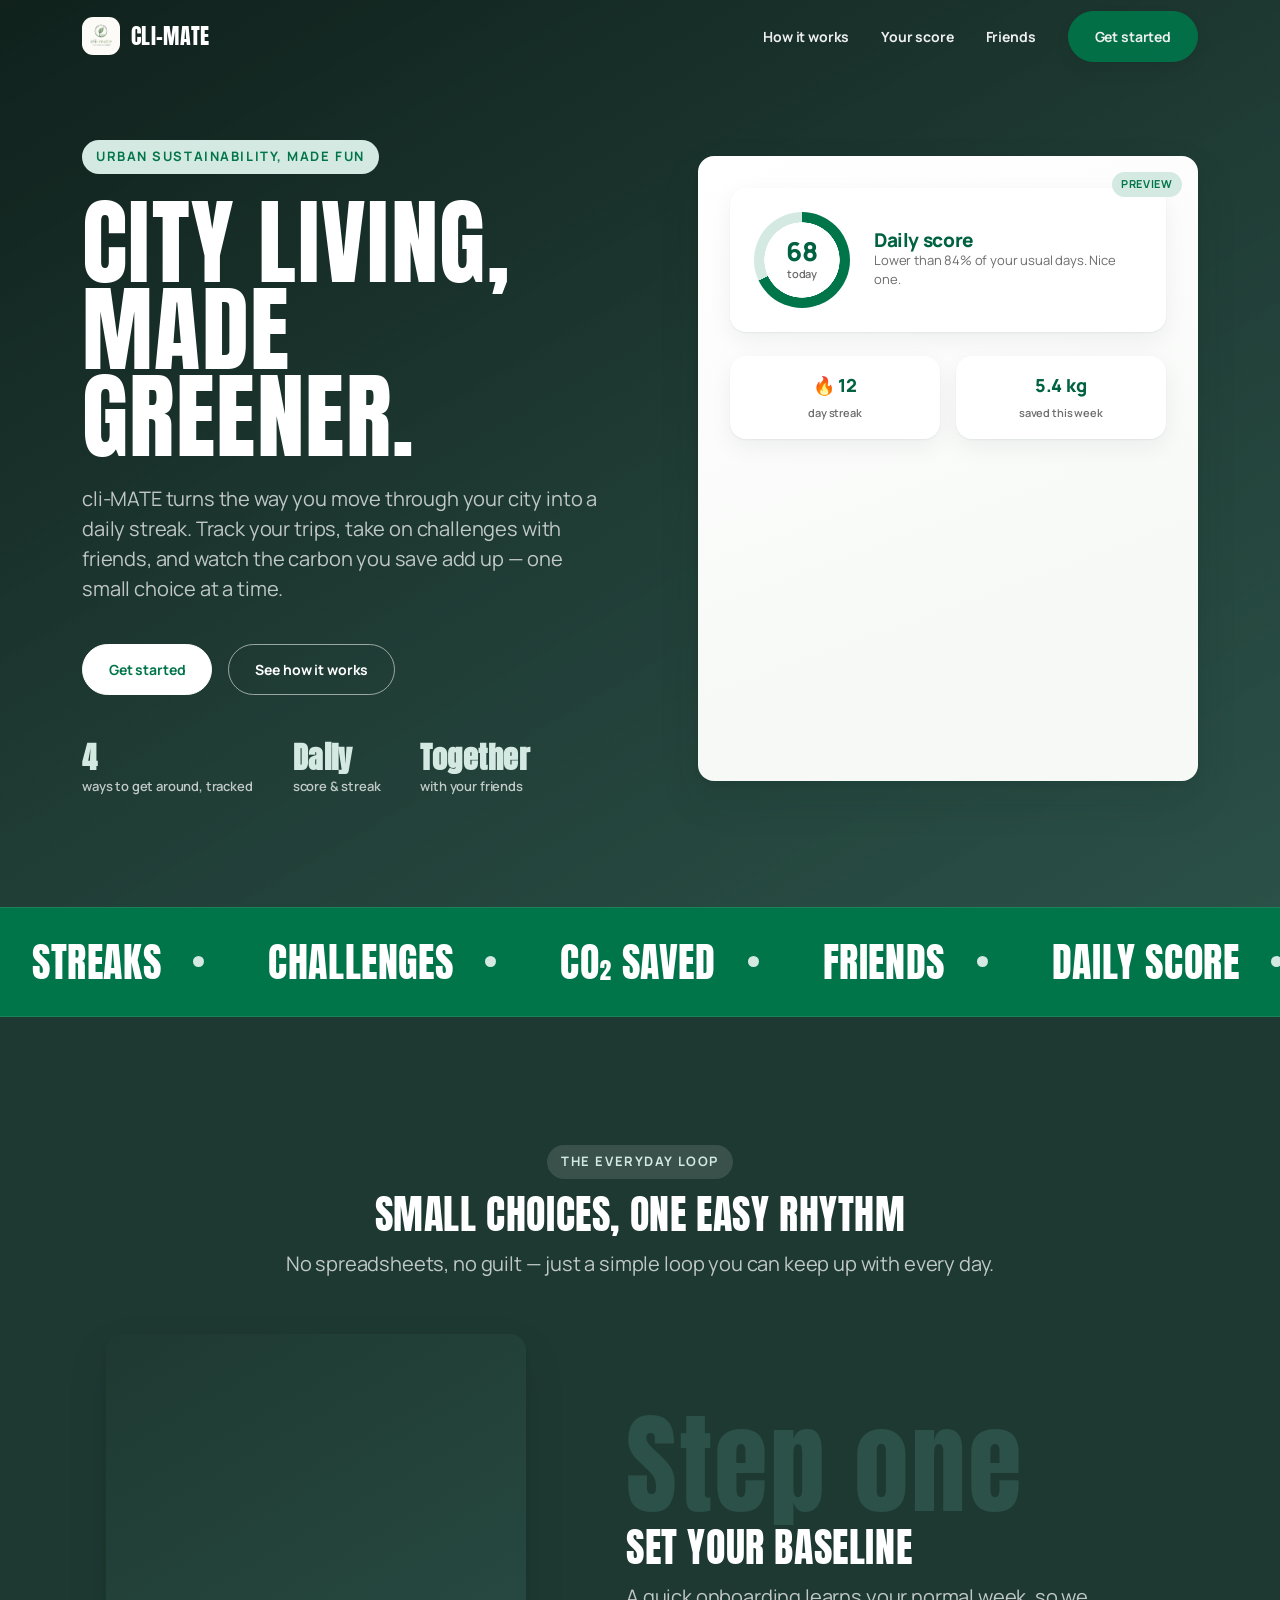
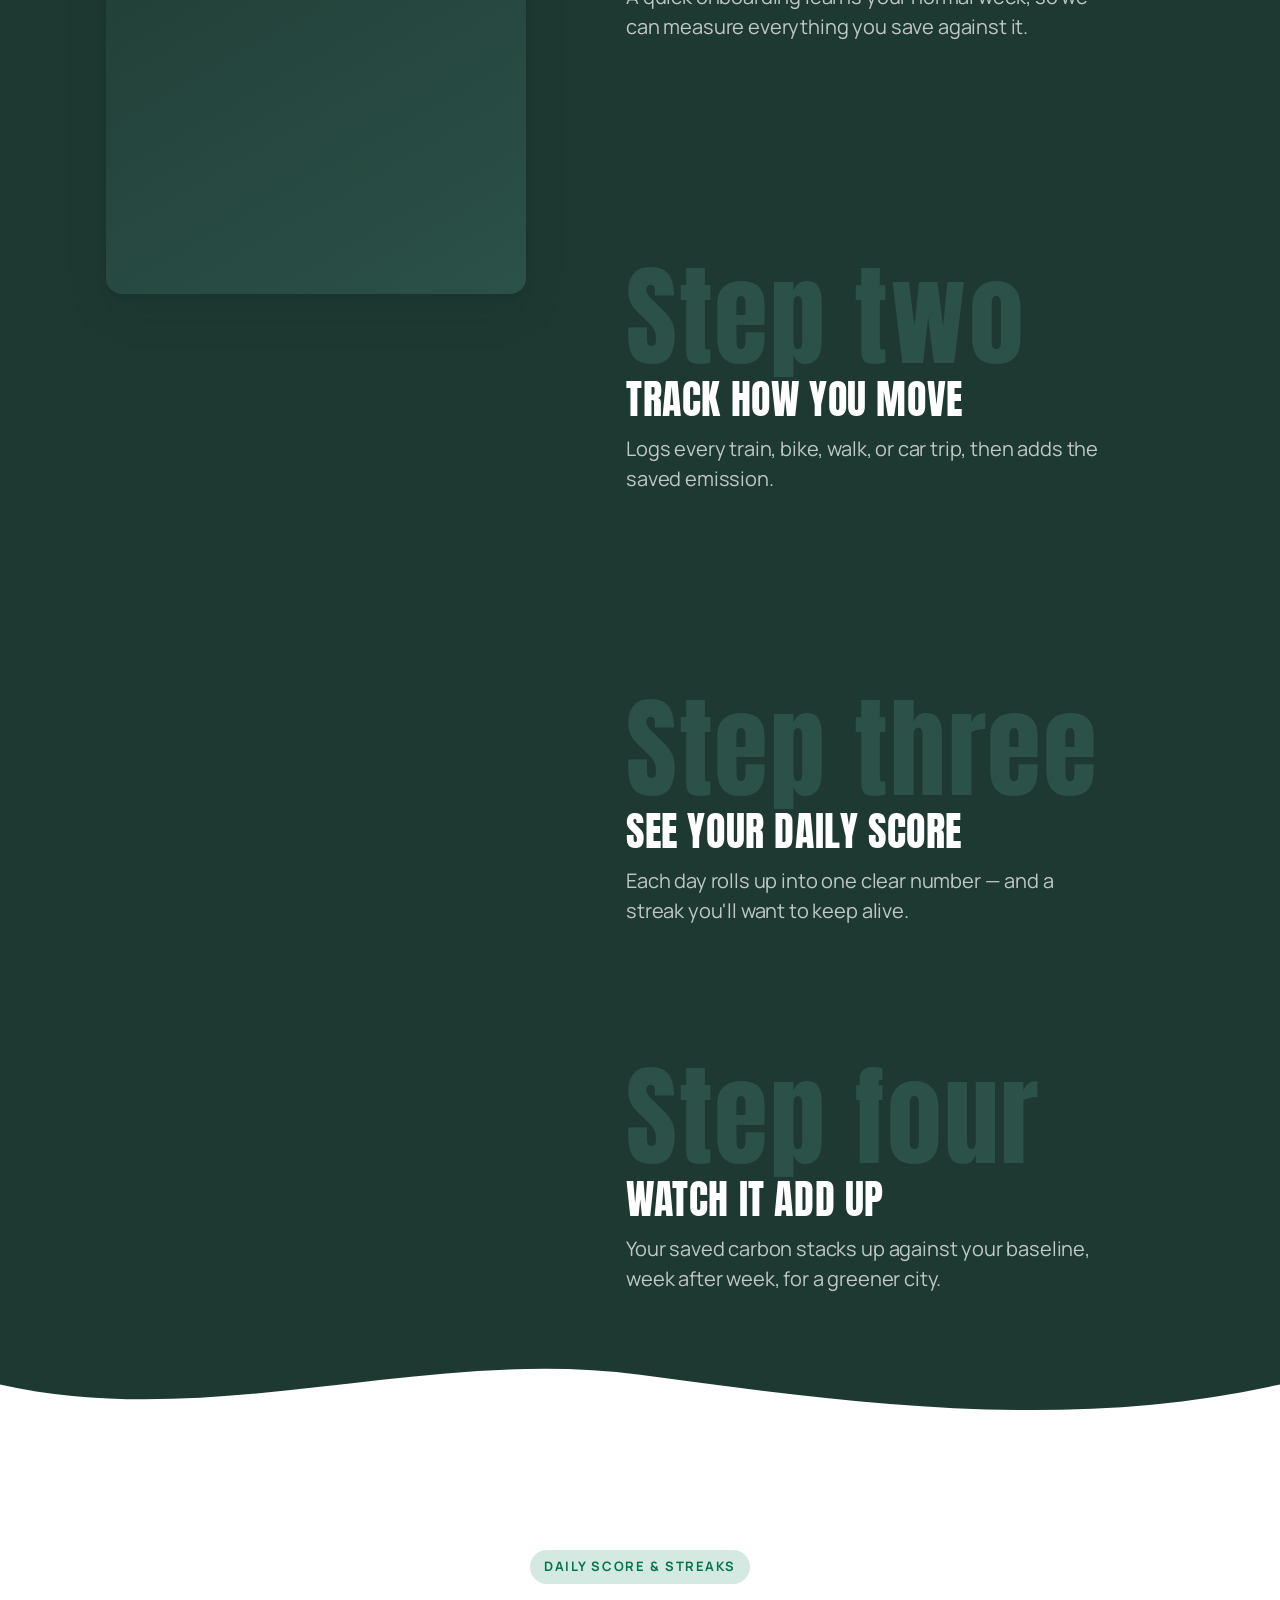
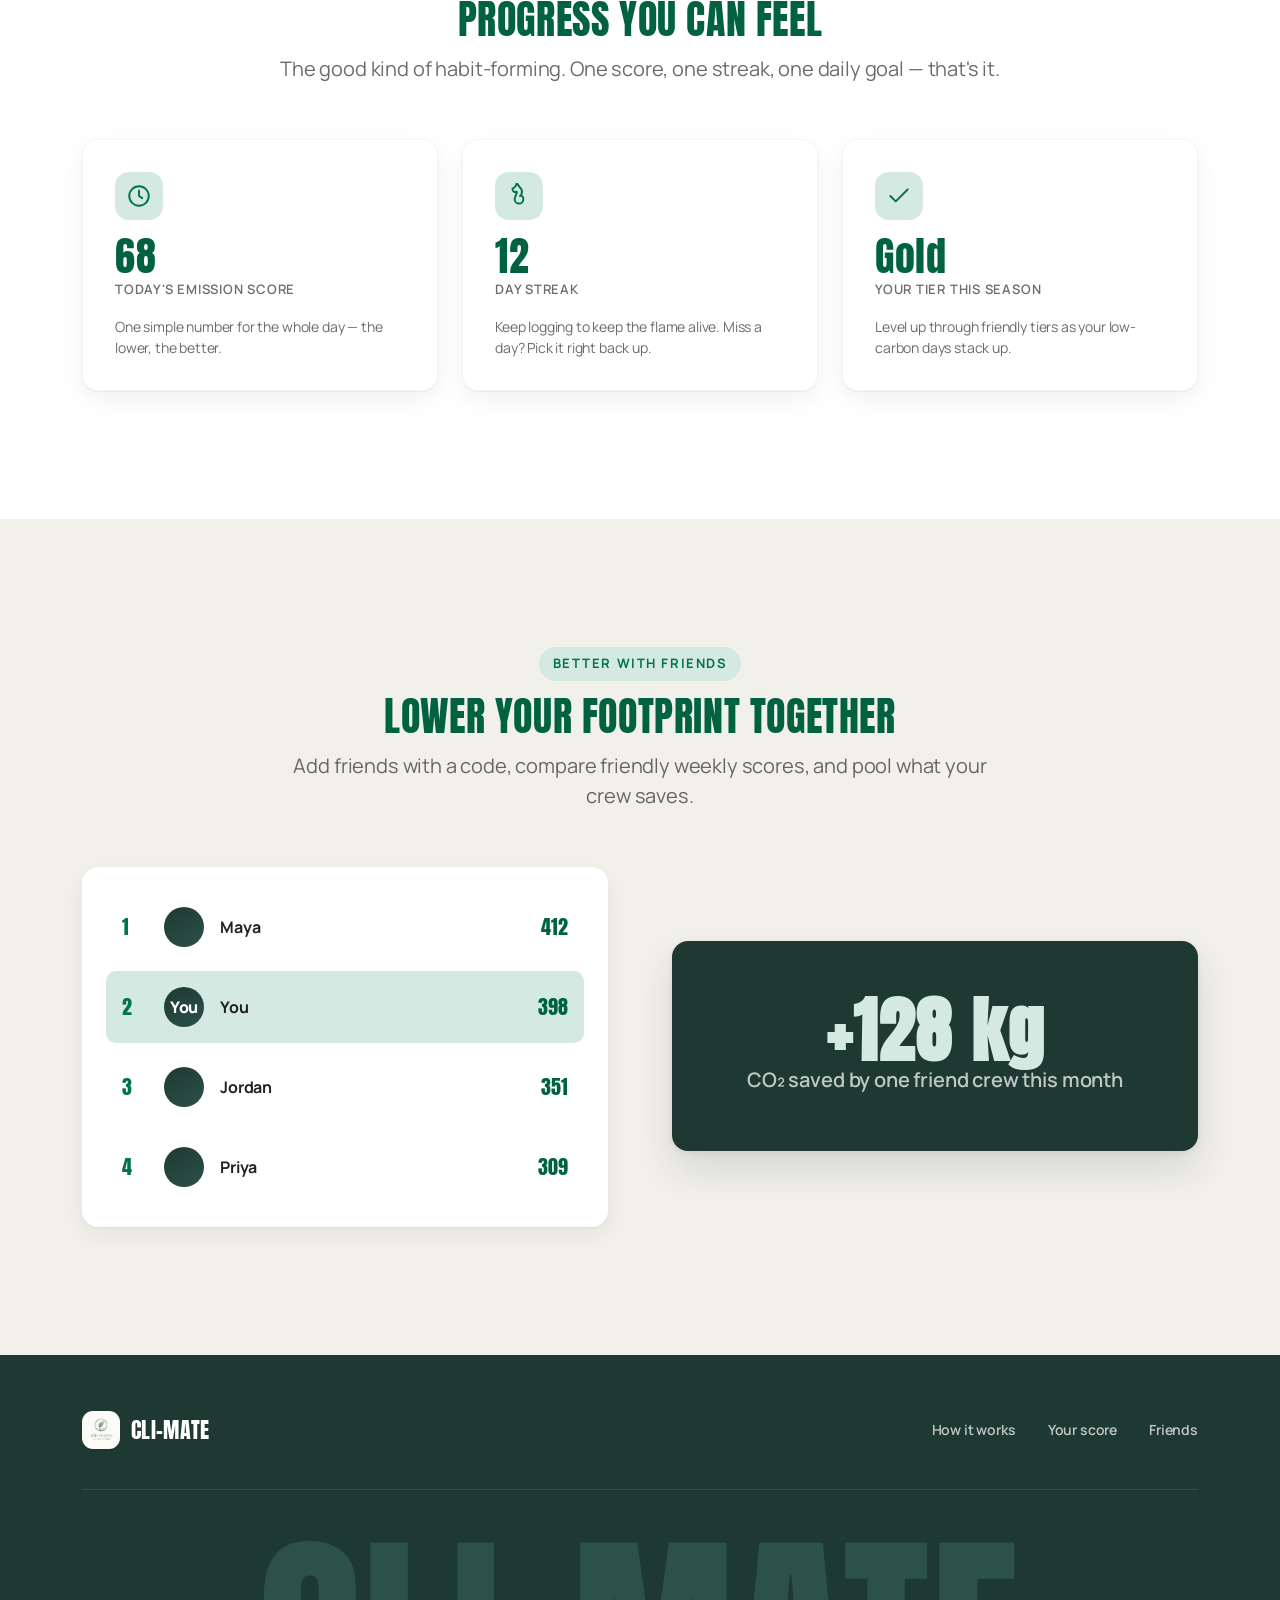
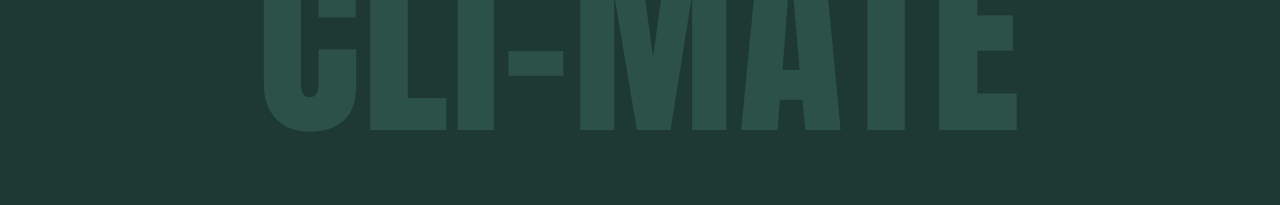
==== commit d019c7e6: "last updates to landing" ====
--- a/landing/index.html
+++ b/landing/index.html
@@ -257,20 +257,6 @@
         </div>
       </section>
 
-      <!-- ===================== CLOSING CTA ===================== -->
-      <section class="band band--accent">
-        <div class="section closing reveal" data-reveal>
-          <h2 class="display">Make the next choice count</h2>
-          <p>
-            cli-MATE keeps climate action friendly, simple, and a little more fun — so an ordinary week
-            turns into a better streak, a lighter footprint, and a greener city.
-          </p>
-          <div class="cta-row">
-            <a class="btn btn--on-dark-fill" href="#join">Join cli-MATE</a>
-            <a class="btn btn--on-dark-outline" href="#friends">Invite friends</a>
-          </div>
-        </div>
-      </section>
     </main>
 
     <!-- ===================== FOOTER (giant wordmark) ===================== -->
--- a/landing/css/landing.css
+++ b/landing/css/landing.css
@@ -509,7 +509,7 @@
 .footer {
   background: var(--house-green);
   color: var(--text-on-dark-soft);
-  padding: var(--space-8) 0 0;
+  padding: var(--space-8) 0 var(--space-6);
   overflow: hidden;
 }
 .footer-inner {
@@ -526,13 +526,17 @@
   font-family: var(--font-display);
   text-transform: uppercase;
   letter-spacing: 0.01em;
-  line-height: 0.78;
+  line-height: 1;
   color: var(--green-uplift);
-  font-size: clamp(7rem, 22vw, 28rem);
+  /* Scale to span the width without ever overflowing the line.
+     ~17vw keeps the full "CLI-MATE" on one line at typical widths. */
+  font-size: min(17vw, 24rem);
   text-align: center;
-  margin: var(--space-5) 0 -2vw;
+  margin: var(--space-6) 0 0;
+  padding-bottom: 0.08em; /* guard the descender/baseline from clipping */
   user-select: none;
   white-space: nowrap;
+  overflow: hidden;
 }
 
 /* ---------- Responsive ---------- */
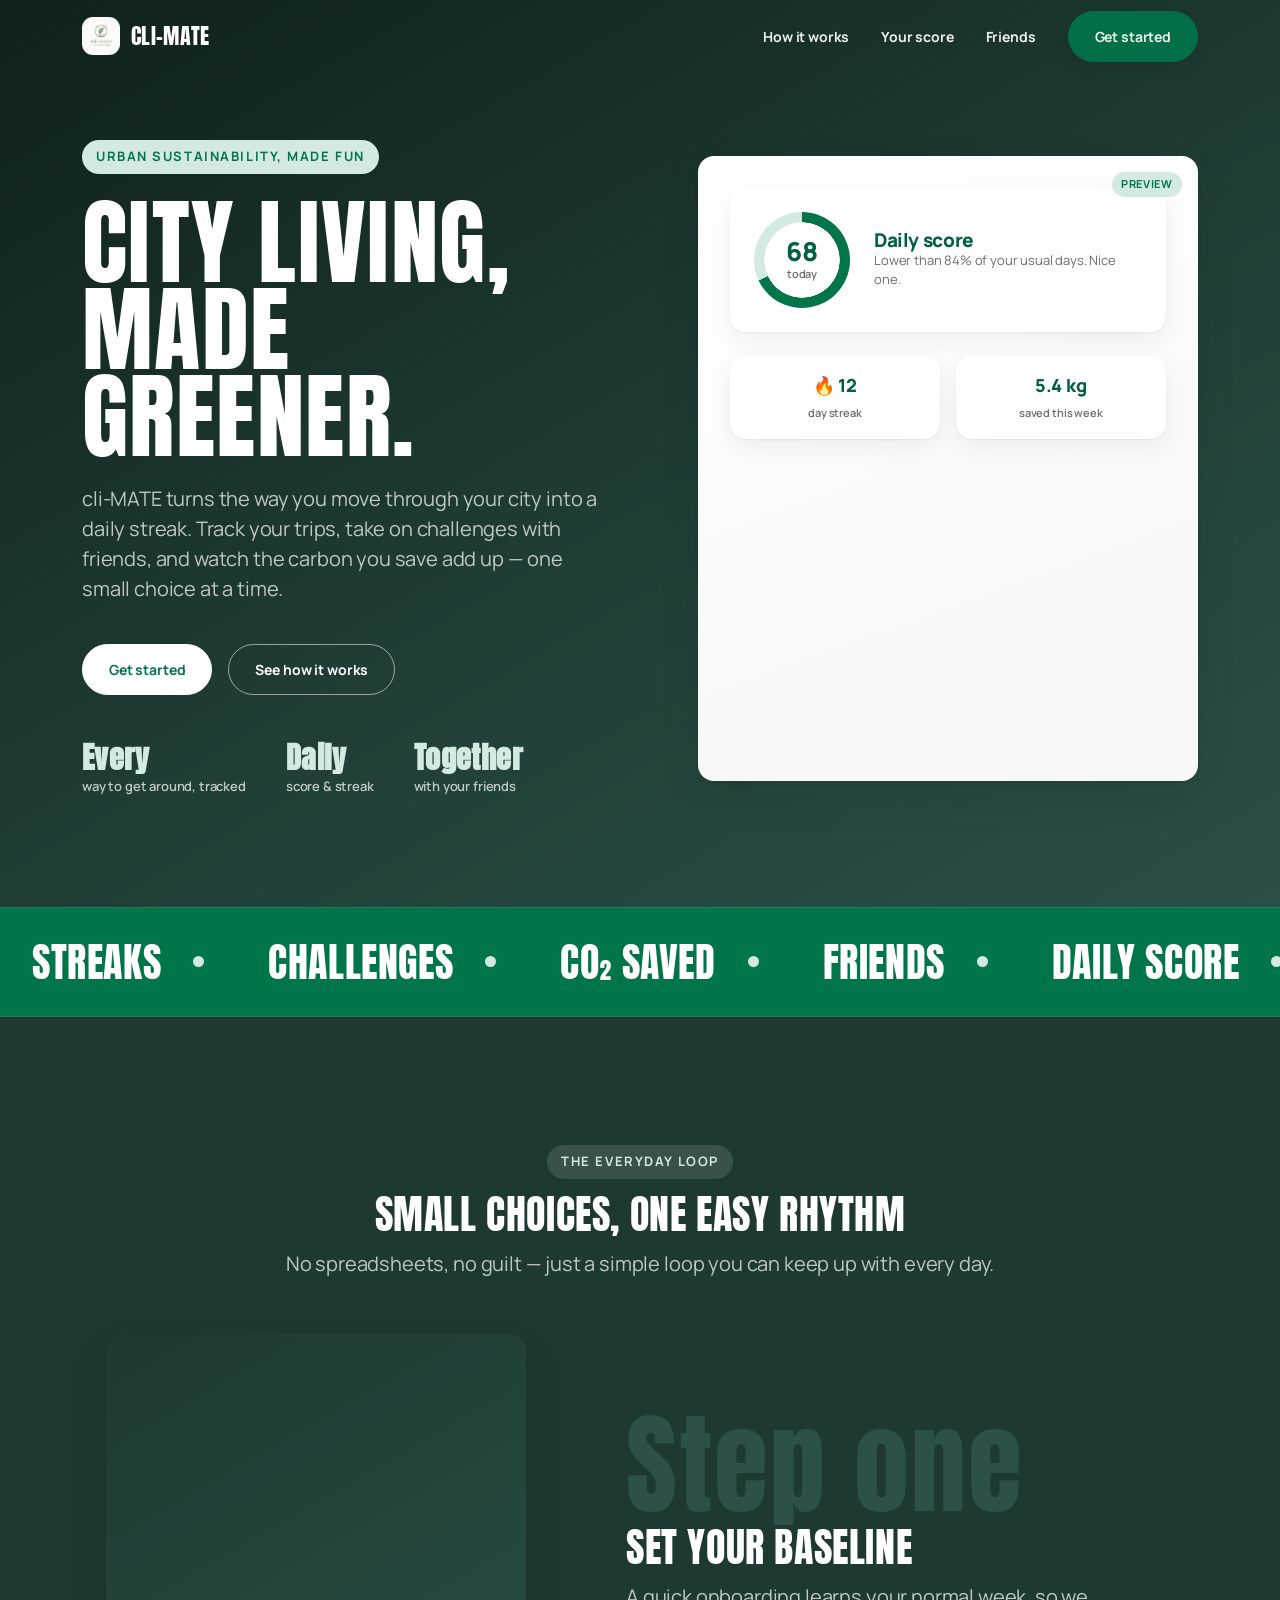
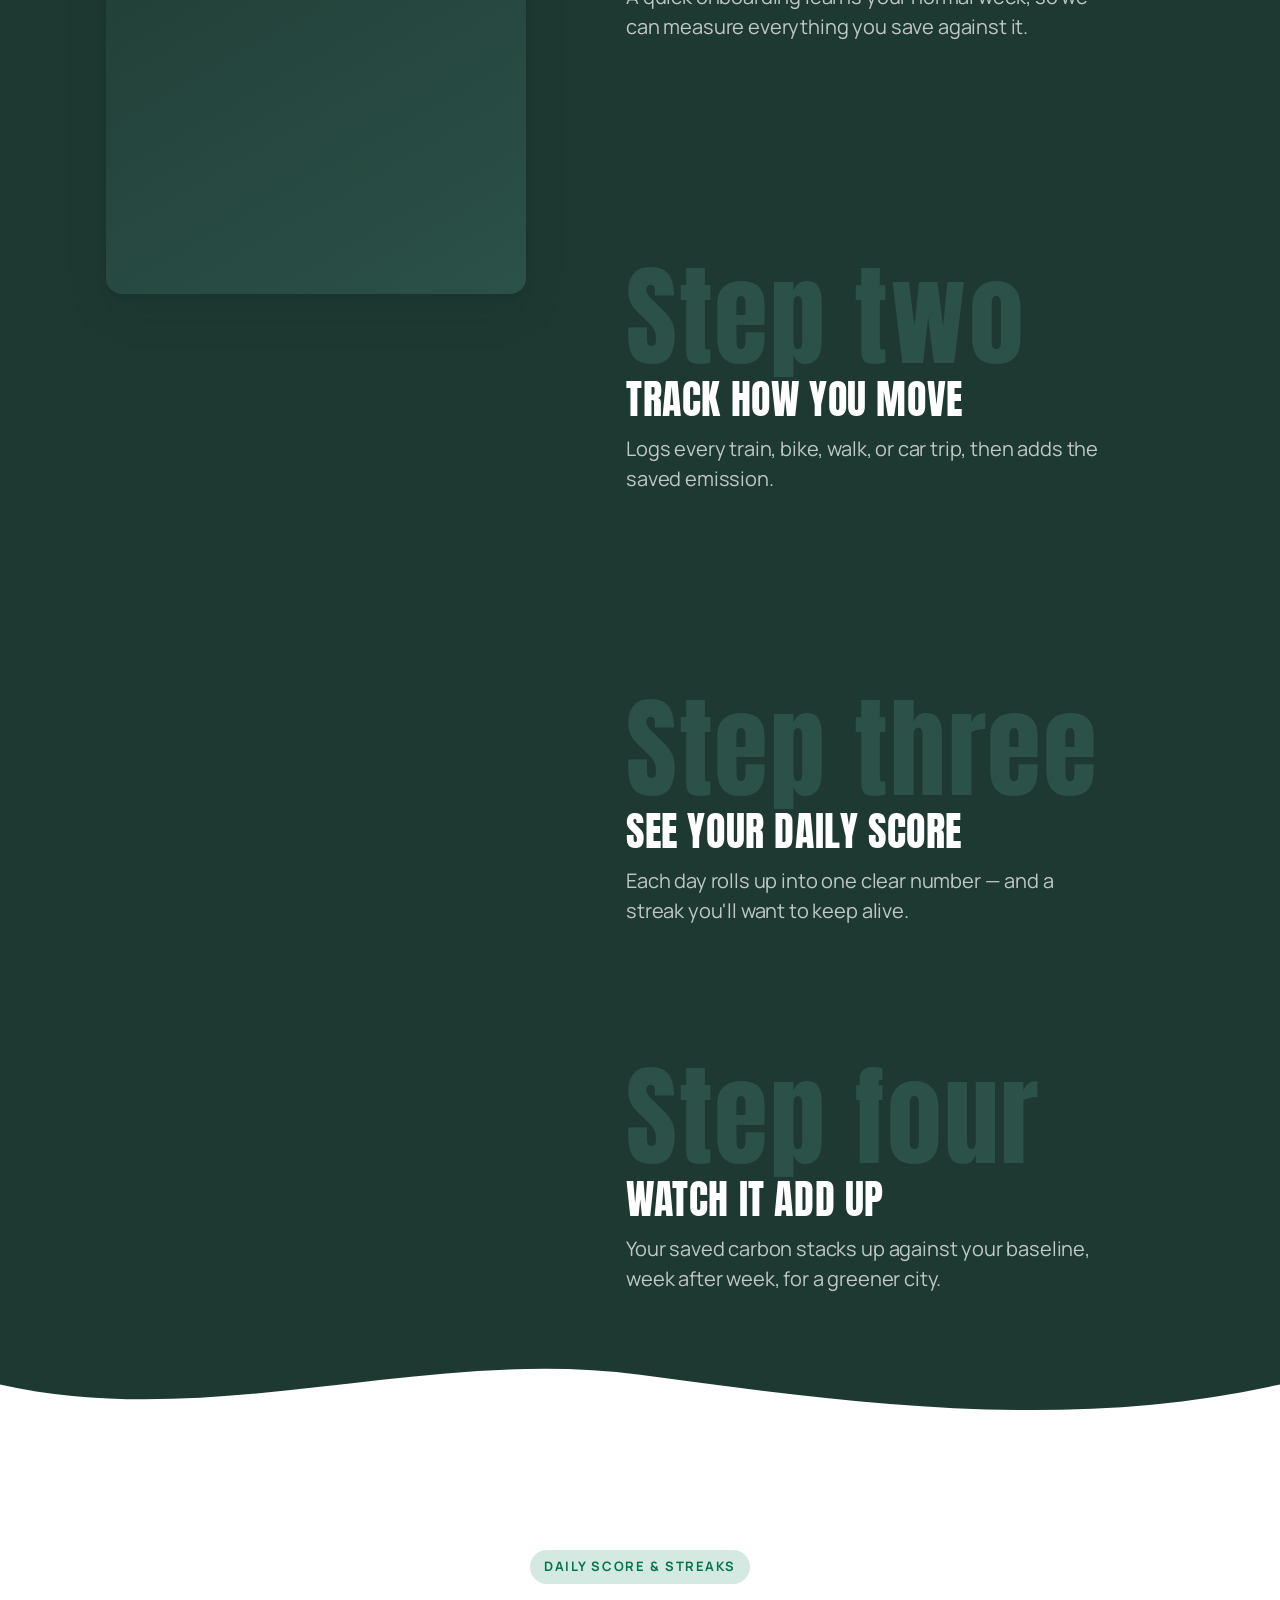
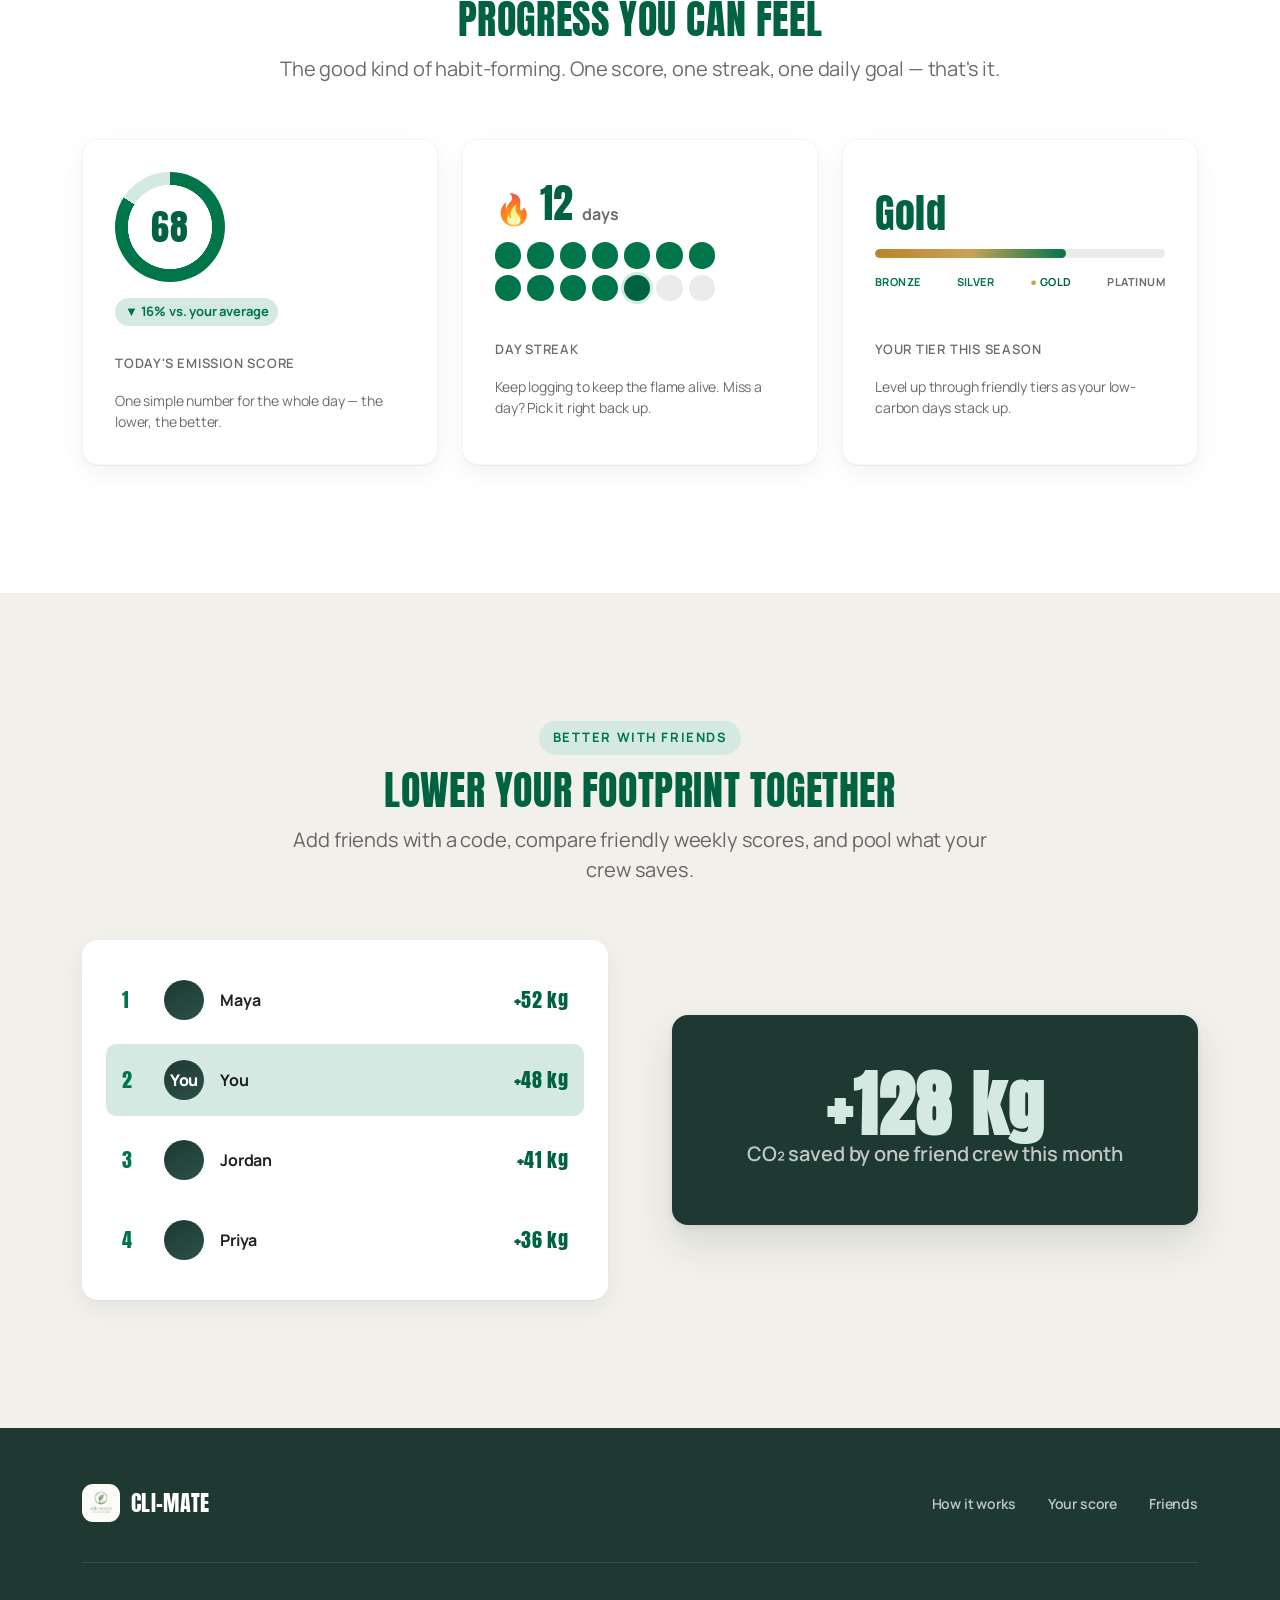
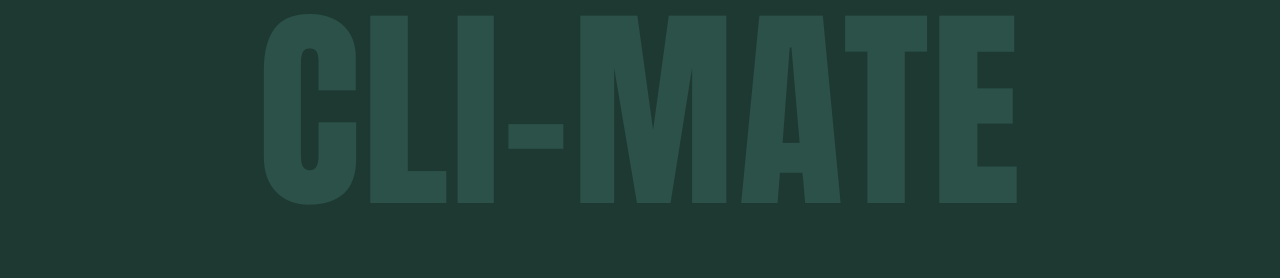
==== commit e6420536: "base44 app plan" ====
--- a/landing/index.html
+++ b/landing/index.html
@@ -66,7 +66,7 @@
               <a class="btn btn--on-dark-outline" href="#score">See how it works</a>
             </div>
             <div class="hero-trust">
-              <div class="stat"><b>4</b><span>ways to get around, tracked</span></div>
+              <div class="stat"><b>Every</b><span>way to get around, tracked</span></div>
               <div class="stat"><b>Daily</b><span>score &amp; streak</span></div>
               <div class="stat"><b>Together</b><span>with your friends</span></div>
             </div>
@@ -190,27 +190,51 @@
             <p>The good kind of habit-forming. One score, one streak, one daily goal — that's it.</p>
           </div>
           <div class="card-grid">
+            <!-- Score: animated progress ring -->
             <article class="card reveal" data-reveal>
-              <div class="icon" aria-hidden="true">
-                <svg viewBox="0 0 24 24"><circle cx="12" cy="12" r="9" /><path d="M12 7v5l3 2" /></svg>
-              </div>
-              <span class="big">68</span>
+              <div class="stat-visual">
+                <div class="stat-ring" style="--pct: 84" aria-hidden="true">
+                  <span class="stat-ring__num">68</span>
+                </div>
+                <span class="stat-trend stat-trend--down">▼ 16% vs. your average</span>
+              </div>
               <span class="big-sub">today's emission score</span>
               <p style="margin-top: var(--space-3)">One simple number for the whole day — the lower, the better.</p>
             </article>
+
+            <!-- Streak: day-dot row + flame -->
             <article class="card reveal" data-reveal>
-              <div class="icon" aria-hidden="true">
-                <svg viewBox="0 0 24 24"><path d="M12 3c3 3 4 6 1 9 2-1 3 1 3 3a4 4 0 1 1-8 0c0-3 2-4 2-7-2 1-4 0-4-3 2 0 3-2 4-5Z" /></svg>
-              </div>
-              <span class="big">12</span>
+              <div class="stat-visual">
+                <div class="streak-head">
+                  <span class="streak-flame" aria-hidden="true">🔥</span>
+                  <span class="big">12</span>
+                  <span class="streak-unit">days</span>
+                </div>
+                <div class="streak-dots" aria-hidden="true">
+                  <i class="on"></i><i class="on"></i><i class="on"></i><i class="on"></i>
+                  <i class="on"></i><i class="on"></i><i class="on"></i><i class="on"></i>
+                  <i class="on"></i><i class="on"></i><i class="on"></i><i class="on today"></i>
+                  <i></i><i></i>
+                </div>
+              </div>
               <span class="big-sub">day streak</span>
               <p style="margin-top: var(--space-3)">Keep logging to keep the flame alive. Miss a day? Pick it right back up.</p>
             </article>
+
+            <!-- Tier: progress ladder -->
             <article class="card reveal" data-reveal>
-              <div class="icon" aria-hidden="true">
-                <svg viewBox="0 0 24 24"><path d="M20 6 9 17l-5-5" /></svg>
-              </div>
-              <span class="big">Gold</span>
+              <div class="stat-visual">
+                <span class="big">Gold</span>
+                <div class="tier-track" aria-hidden="true">
+                  <div class="tier-fill"></div>
+                </div>
+                <div class="tier-labels" aria-hidden="true">
+                  <span class="done">Bronze</span>
+                  <span class="done">Silver</span>
+                  <span class="current">Gold</span>
+                  <span>Platinum</span>
+                </div>
+              </div>
               <span class="big-sub">your tier this season</span>
               <p style="margin-top: var(--space-3)">Level up through friendly tiers as your low-carbon days stack up.</p>
             </article>
@@ -231,22 +255,22 @@
               <div class="lb-row">
                 <span class="lb-rank">1</span>
                 <span class="lb-avatar"><img src="https://images.unsplash.com/photo-1494790108377-be9c29b29330?auto=format&fit=crop&w=120&h=120&q=70" alt="" data-fallback /></span>
-                <span class="lb-name">Maya</span><span class="lb-score">412</span>
+                <span class="lb-name">Maya</span><span class="lb-score">+52 kg</span>
               </div>
               <div class="lb-row me">
                 <span class="lb-rank">2</span>
                 <span class="lb-avatar">You</span>
-                <span class="lb-name">You</span><span class="lb-score">398</span>
+                <span class="lb-name">You</span><span class="lb-score">+48 kg</span>
               </div>
               <div class="lb-row">
                 <span class="lb-rank">3</span>
                 <span class="lb-avatar"><img src="https://images.unsplash.com/photo-1507003211169-0a1dd7228f2d?auto=format&fit=crop&w=120&h=120&q=70" alt="" data-fallback /></span>
-                <span class="lb-name">Jordan</span><span class="lb-score">351</span>
+                <span class="lb-name">Jordan</span><span class="lb-score">+41 kg</span>
               </div>
               <div class="lb-row">
                 <span class="lb-rank">4</span>
                 <span class="lb-avatar"><img src="https://images.unsplash.com/photo-1438761681033-6461ffad8d80?auto=format&fit=crop&w=120&h=120&q=70" alt="" data-fallback /></span>
-                <span class="lb-name">Priya</span><span class="lb-score">309</span>
+                <span class="lb-name">Priya</span><span class="lb-score">+36 kg</span>
               </div>
             </div>
             <div class="friends-stat reveal" data-reveal>
--- a/landing/css/landing.css
+++ b/landing/css/landing.css
@@ -418,6 +418,104 @@
 .card p { font-size: var(--fs-small); }
 .card .big { display: block; font-family: var(--font-display); font-size: 4rem; letter-spacing: var(--tracking-caps); color: var(--starbucks-green); line-height: 1; }
 .card .big-sub { font-size: var(--fs-micro); color: var(--text-soft); font-weight: 600; text-transform: uppercase; letter-spacing: 0.06em; }
+.card { transition: transform 0.25s ease, box-shadow 0.25s ease; }
+.card:hover { transform: translateY(-0.4rem); box-shadow: var(--shadow-lift); }
+
+/* Shared visual block at the top of each stat card */
+.stat-visual {
+  min-height: 14rem;
+  display: flex;
+  flex-direction: column;
+  align-items: flex-start;
+  justify-content: center;
+  gap: var(--space-3);
+  margin-bottom: var(--space-4);
+}
+
+/* --- Score: conic progress ring --- */
+.stat-ring {
+  --pct: 80;
+  width: 11rem;
+  height: 11rem;
+  border-radius: 50%;
+  display: grid;
+  place-items: center;
+  background:
+    radial-gradient(closest-side, var(--white) 76%, transparent 77%),
+    conic-gradient(var(--green-accent) calc(var(--pct) * 1%), var(--green-light) 0);
+  animation: ring-fill 1.1s cubic-bezier(0.22, 1, 0.36, 1) both;
+}
+@keyframes ring-fill {
+  from { background:
+    radial-gradient(closest-side, var(--white) 76%, transparent 77%),
+    conic-gradient(var(--green-accent) 0%, var(--green-light) 0); }
+}
+.stat-ring__num {
+  font-family: var(--font-display);
+  font-size: 3.6rem;
+  letter-spacing: var(--tracking-caps);
+  color: var(--starbucks-green);
+  line-height: 1;
+}
+.stat-trend {
+  font-size: var(--fs-micro);
+  font-weight: 700;
+  padding: 0.4rem 1rem;
+  border-radius: var(--radius-pill);
+}
+.stat-trend--down { color: var(--green-accent); background: var(--green-light); }
+
+/* --- Streak: flame + day dots --- */
+.streak-head { display: flex; align-items: baseline; gap: 0.8rem; }
+.streak-flame { font-size: 3rem; line-height: 1; }
+.streak-unit { font-size: var(--fs-body); font-weight: 700; color: var(--text-soft); }
+.streak-dots {
+  display: grid;
+  grid-template-columns: repeat(7, 1fr);
+  gap: 0.6rem;
+  width: 100%;
+  max-width: 22rem;
+}
+.streak-dots i {
+  aspect-ratio: 1;
+  border-radius: 50%;
+  background: var(--ceramic);
+}
+.streak-dots i.on { background: var(--green-accent); }
+.streak-dots i.today {
+  background: var(--starbucks-green);
+  box-shadow: 0 0 0 0.3rem var(--green-light);
+}
+
+/* --- Tier: progress ladder --- */
+.tier-track {
+  width: 100%;
+  height: 0.9rem;
+  border-radius: var(--radius-pill);
+  background: var(--ceramic);
+  overflow: hidden;
+}
+.tier-fill {
+  height: 100%;
+  width: 0;
+  border-radius: var(--radius-pill);
+  background: linear-gradient(90deg, #b9842b, #cba258, var(--green-accent));
+  animation: tier-grow 1.2s cubic-bezier(0.22, 1, 0.36, 1) 0.1s forwards;
+}
+@keyframes tier-grow { to { width: 66%; } }
+.tier-labels {
+  display: flex;
+  justify-content: space-between;
+  width: 100%;
+  font-size: 1.1rem;
+  font-weight: 700;
+  text-transform: uppercase;
+  letter-spacing: 0.04em;
+  color: var(--text-soft);
+}
+.tier-labels .done { color: var(--green-accent); }
+.tier-labels .current { color: var(--starbucks-green); }
+.tier-labels .current::before { content: "● "; color: var(--gold); }
 
 /* ---------- Challenges (dark) ---------- */
 .split {
@@ -466,7 +564,7 @@
 .lb-avatar { width: 4rem; height: 4rem; border-radius: 50%; overflow: hidden; flex: none; background-image: var(--green-fallback); background-size: cover; display: grid; place-items: center; font-weight: 800; color: var(--white); }
 .lb-avatar img { width: 100%; height: 100%; object-fit: cover; }
 .lb-name { flex: 1; font-weight: 700; color: var(--text); }
-.lb-score { font-family: var(--font-display); font-size: 2rem; color: var(--starbucks-green); }
+.lb-score { font-family: var(--font-display); font-size: 2rem; color: var(--starbucks-green); white-space: nowrap; letter-spacing: var(--tracking-caps); }
 .friends-stat {
   text-align: center;
   background: var(--house-green);
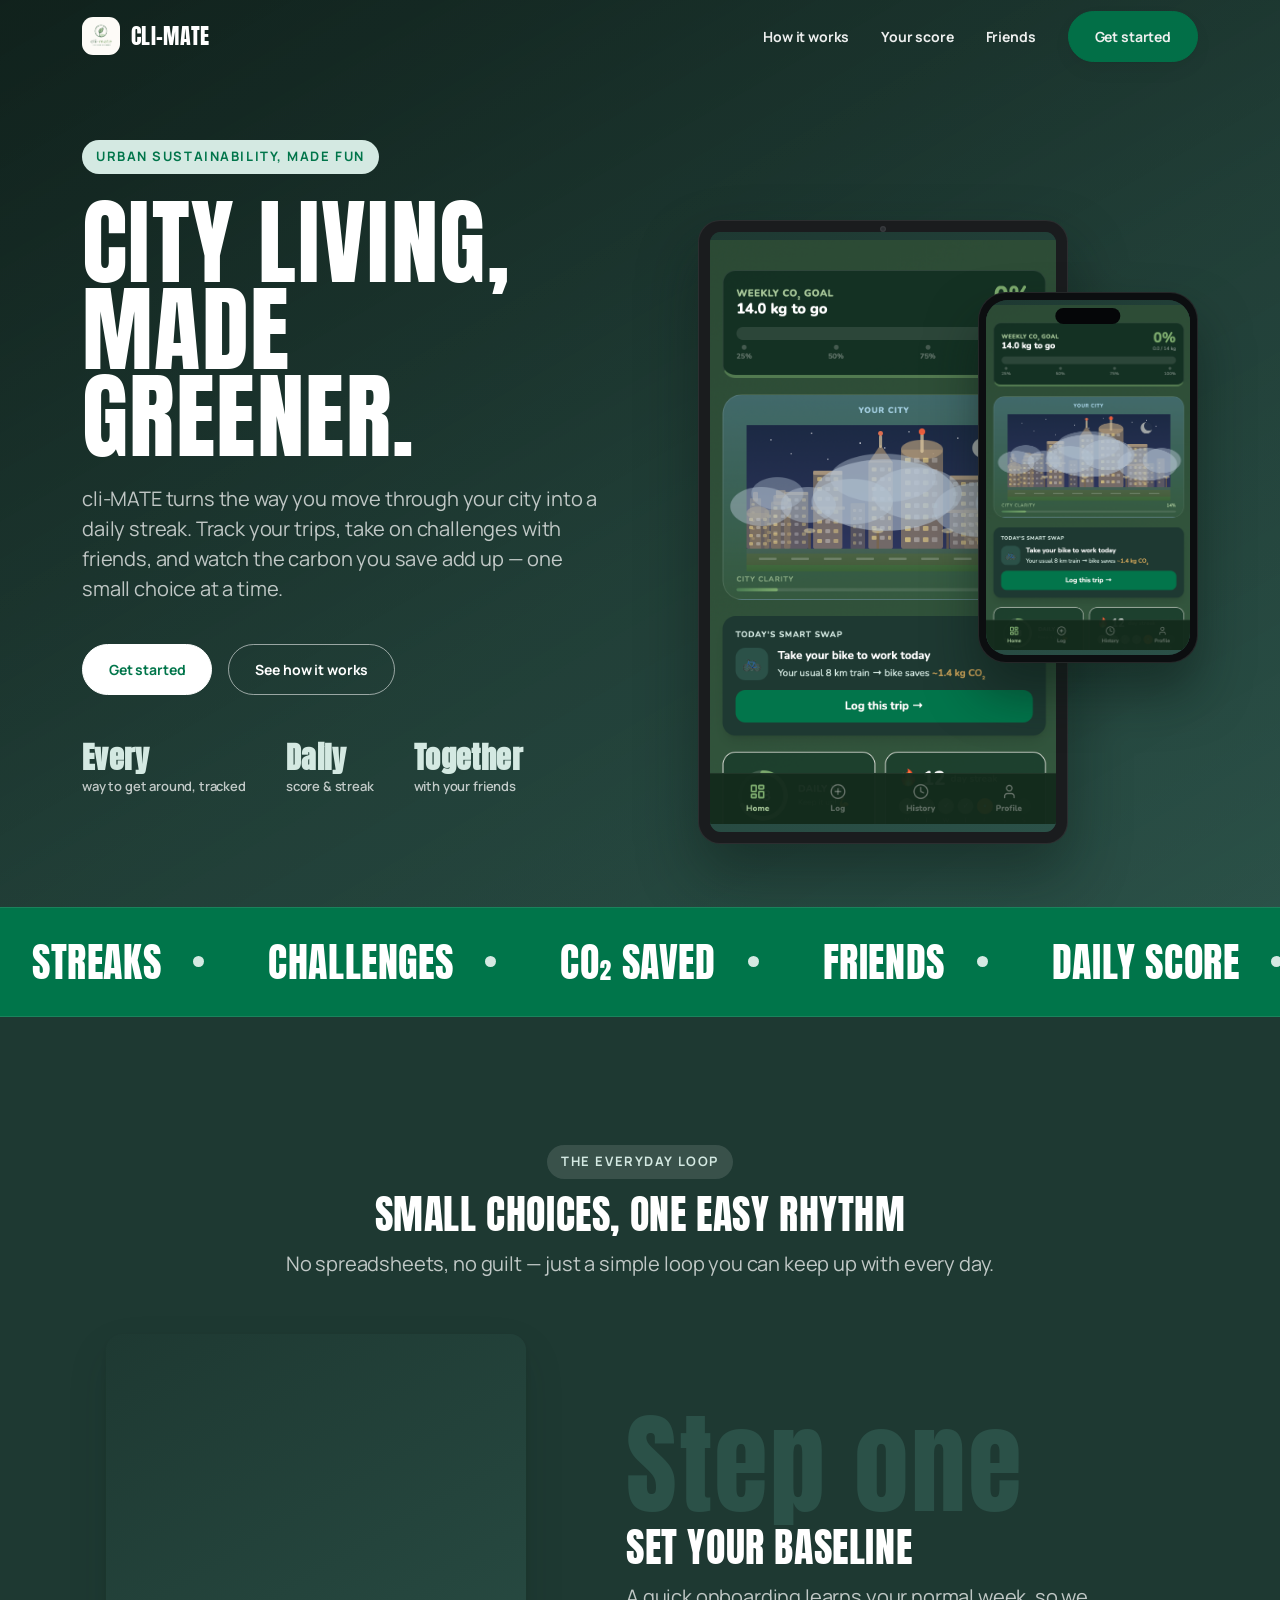
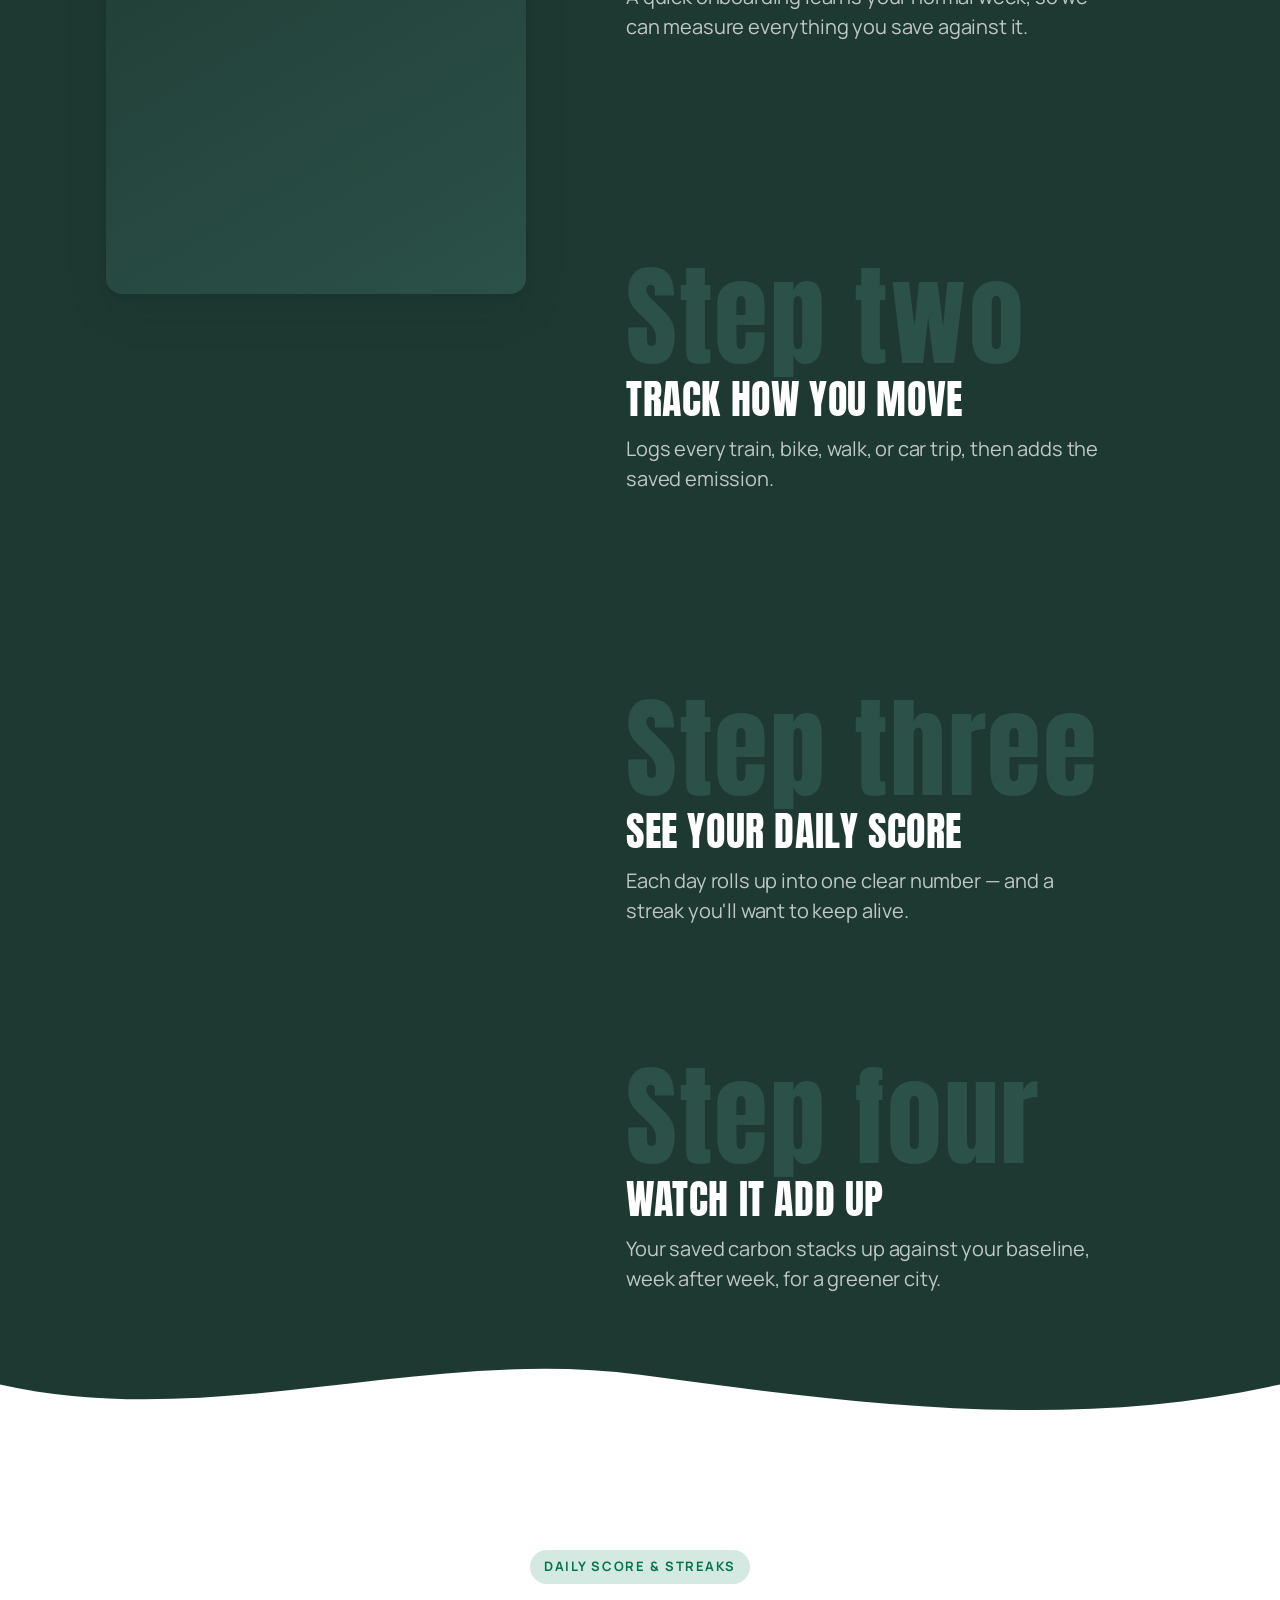
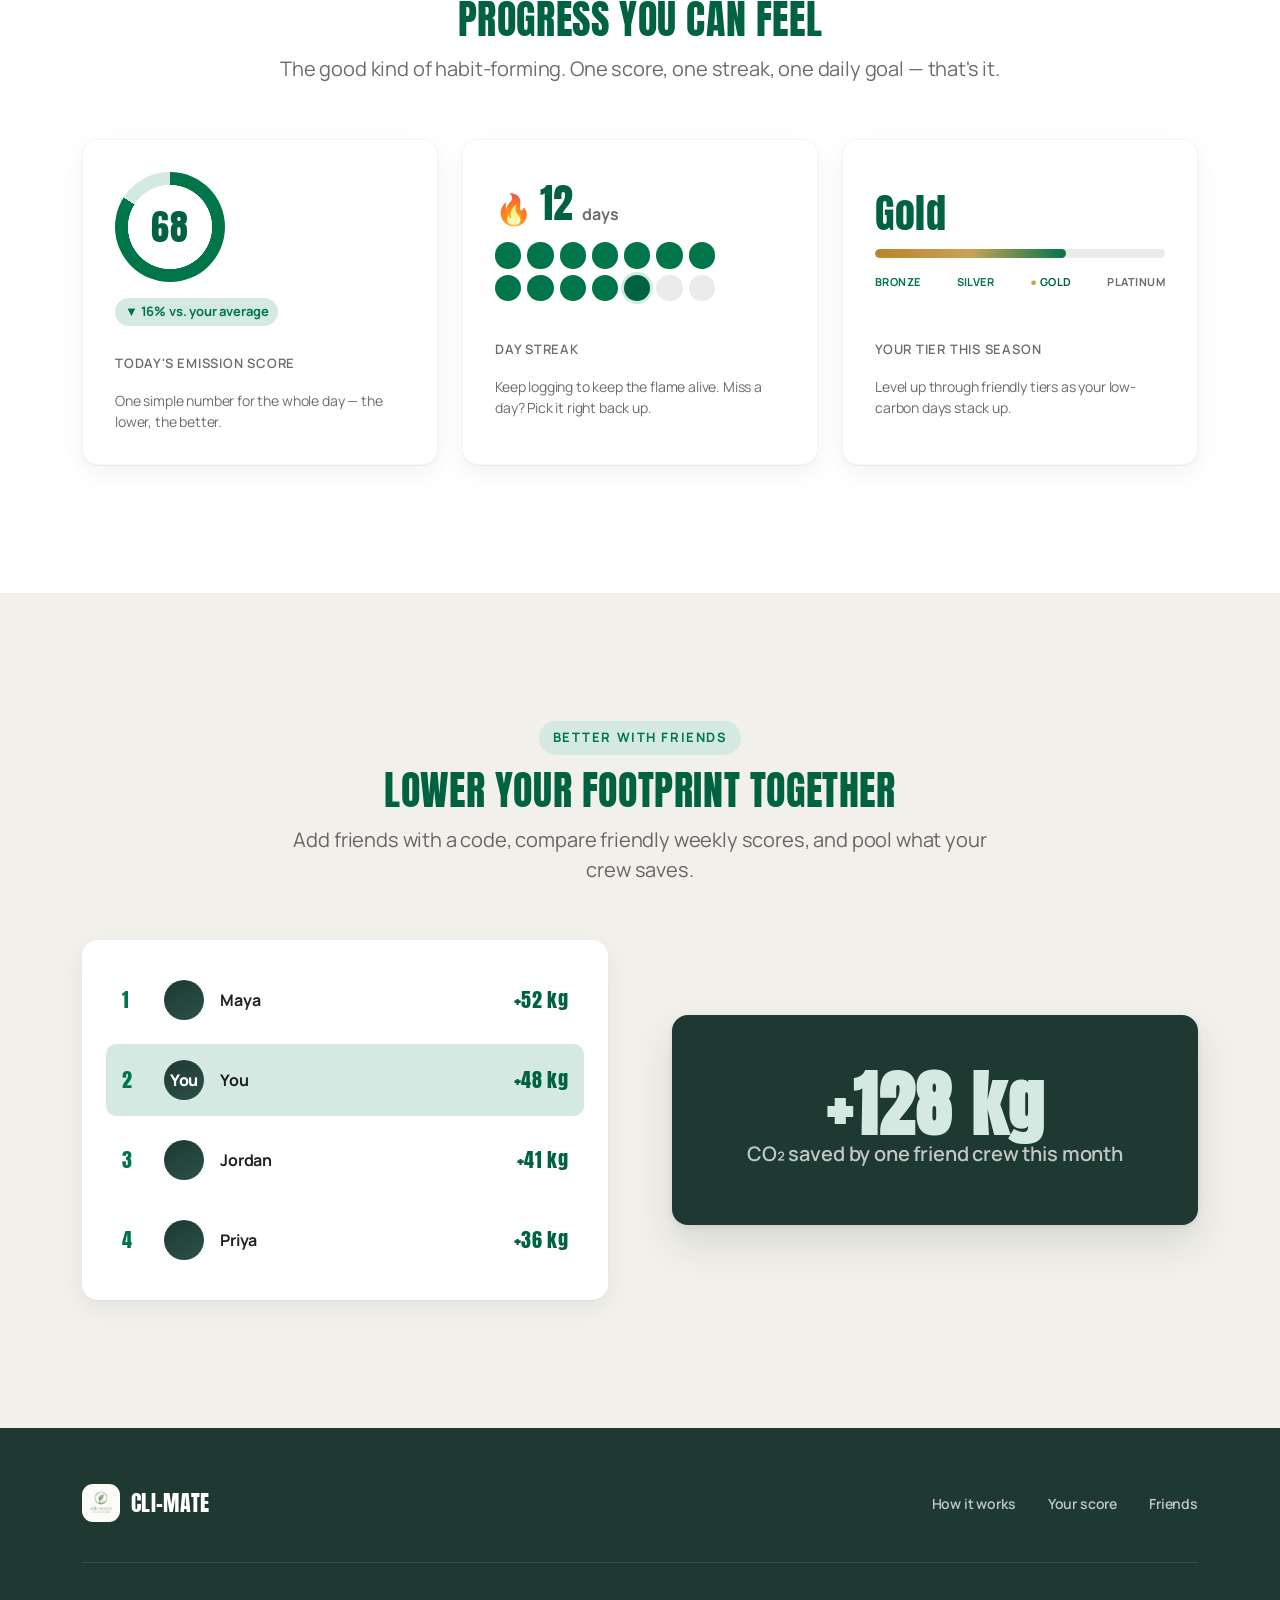
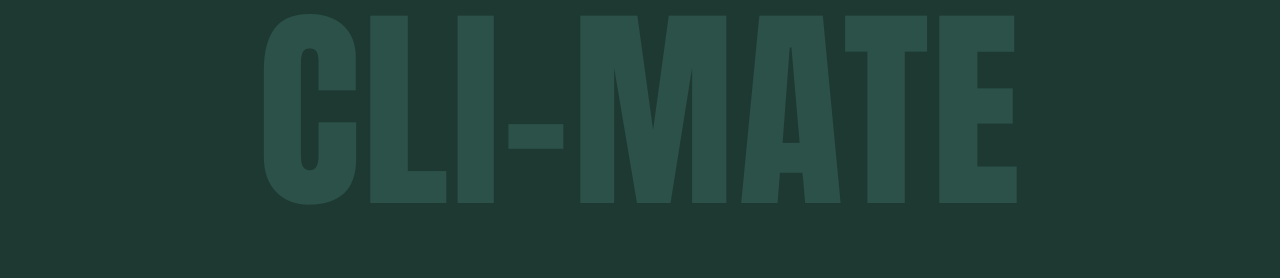
==== commit b6b4de30: "demo shown" ====
--- a/landing/index.html
+++ b/landing/index.html
@@ -80,26 +80,26 @@
                  MUST honor prefers-reduced-motion and fall back to the static card below. -->
             <div
               id="hero-demo"
-              class="hero-demo"
+              class="hero-demo hero-demo--devices"
               role="img"
-              aria-label="cli-MATE app preview: a daily emission score, streak, and carbon saved this week"
+              aria-label="cli-MATE home dashboard shown on iPad and iPhone: a weekly CO2 goal, city clarity, and today's smart swap"
               data-demo-slot
             >
-              <span class="hero-demo__note">Preview</span>
-              <div class="demo-card">
-                <div class="demo-score">
-                  <div class="score-ring" style="--pct: 68">
-                    <span style="text-align: center"><b>68</b><br /><span>today</span></span>
-                  </div>
-                  <div class="meta">
-                    <h4>Daily score</h4>
-                    <p>Lower than 84% of your usual days. Nice one.</p>
-                  </div>
-                </div>
-              </div>
-              <div class="demo-row">
-                <div class="demo-pill"><b>🔥 12</b><span>day streak</span></div>
-                <div class="demo-pill"><b>5.4 kg</b><span>saved this week</span></div>
+              <!-- iPad (back) -->
+              <div class="device device--ipad">
+                <div class="device__screen">
+                  <img src="elements/app-home.png" alt="cli-MATE home dashboard on iPad" data-fallback />
+                  <div class="device__fallback" aria-hidden="true">cli-MATE</div>
+                </div>
+                <div class="device__camera" aria-hidden="true"></div>
+              </div>
+              <!-- iPhone (front, overlapping) -->
+              <div class="device device--iphone">
+                <div class="device__screen">
+                  <img src="elements/app-home.png" alt="cli-MATE home dashboard on iPhone" data-fallback />
+                  <div class="device__fallback" aria-hidden="true">cli-MATE</div>
+                </div>
+                <div class="device__island" aria-hidden="true"></div>
               </div>
             </div>
           </div>
--- a/landing/css/landing.css
+++ b/landing/css/landing.css
@@ -269,6 +269,101 @@
   padding: 0.4rem 0.9rem;
   border-radius: var(--radius-pill);
 }
+/* ===== Device showcase (iPad + overlapping iPhone) ===== */
+.hero-demo--devices {
+  aspect-ratio: 5 / 4;
+  background: none;
+  box-shadow: none;
+  padding: 0;
+  display: block;
+  overflow: visible;
+}
+.device { position: absolute; }
+.device__screen {
+  position: relative;
+  width: 100%;
+  height: 100%;
+  overflow: hidden;
+  background: var(--house-green);
+}
+.device__screen img {
+  position: relative;
+  z-index: 1;
+  width: 100%;
+  height: 100%;
+  object-fit: contain;
+  object-position: center;
+}
+/* On-brand fallback if a screenshot is missing */
+.device__fallback {
+  position: absolute;
+  inset: 0;
+  z-index: 0;
+  display: grid;
+  place-items: center;
+  font-family: var(--font-display);
+  text-transform: uppercase;
+  letter-spacing: var(--tracking-caps);
+  color: var(--green-uplift);
+  background: var(--green-fallback);
+  font-size: 2.4rem;
+}
+.device.is-broken .device__screen img { display: none; }
+
+/* iPad (back, landscape-leaning portrait) */
+.device--ipad {
+  top: -12%;
+  left: 0;
+  width: 74%;
+  aspect-ratio: 852 / 1438; /* match the app-home screenshot */
+  background: #1a1c1e;
+  border-radius: 2.2rem;
+  padding: 1.1rem;
+  box-shadow: 0 3rem 6rem rgba(10, 25, 20, 0.45);
+  border: 1px solid rgba(255, 255, 255, 0.08);
+}
+.device--ipad .device__screen { border-radius: 1.1rem; }
+/* iPad front camera dot, centered on the top bezel */
+.device--ipad .device__camera {
+  position: absolute;
+  top: 0.5rem;
+  left: 50%;
+  transform: translateX(-50%);
+  width: 0.6rem;
+  height: 0.6rem;
+  border-radius: 50%;
+  background: #2c2f33;
+  box-shadow: inset 0 0 0 0.12rem rgba(255, 255, 255, 0.06);
+  z-index: 4;
+}
+
+/* iPhone (front, overlapping) */
+.device--iphone {
+  right: 0;
+  top: 6%;
+  width: 44%;
+  aspect-ratio: 852 / 1438; /* match the app-home screenshot so it fills the screen */
+  background: #0c0e10;
+  border-radius: 2.8rem;
+  padding: 0.7rem;
+  box-shadow: 0 3rem 5rem rgba(10, 25, 20, 0.5);
+  border: 1px solid rgba(255, 255, 255, 0.1);
+  z-index: 3;
+}
+.device--iphone .device__screen { border-radius: 2.2rem; }
+/* iPhone Dynamic Island, floating just below the top bezel */
+.device--iphone .device__island {
+  position: absolute;
+  top: 1.5rem;
+  left: 50%;
+  transform: translateX(-50%);
+  width: 30%;
+  height: 1.6rem;
+  background: #050608;
+  border-radius: var(--radius-pill);
+  z-index: 4;
+}
+
 .demo-card { background: var(--white); border-radius: var(--radius-card); box-shadow: var(--shadow-card); padding: var(--space-4); }
 .demo-score { display: flex; align-items: center; gap: var(--space-4); }
 .score-ring {
